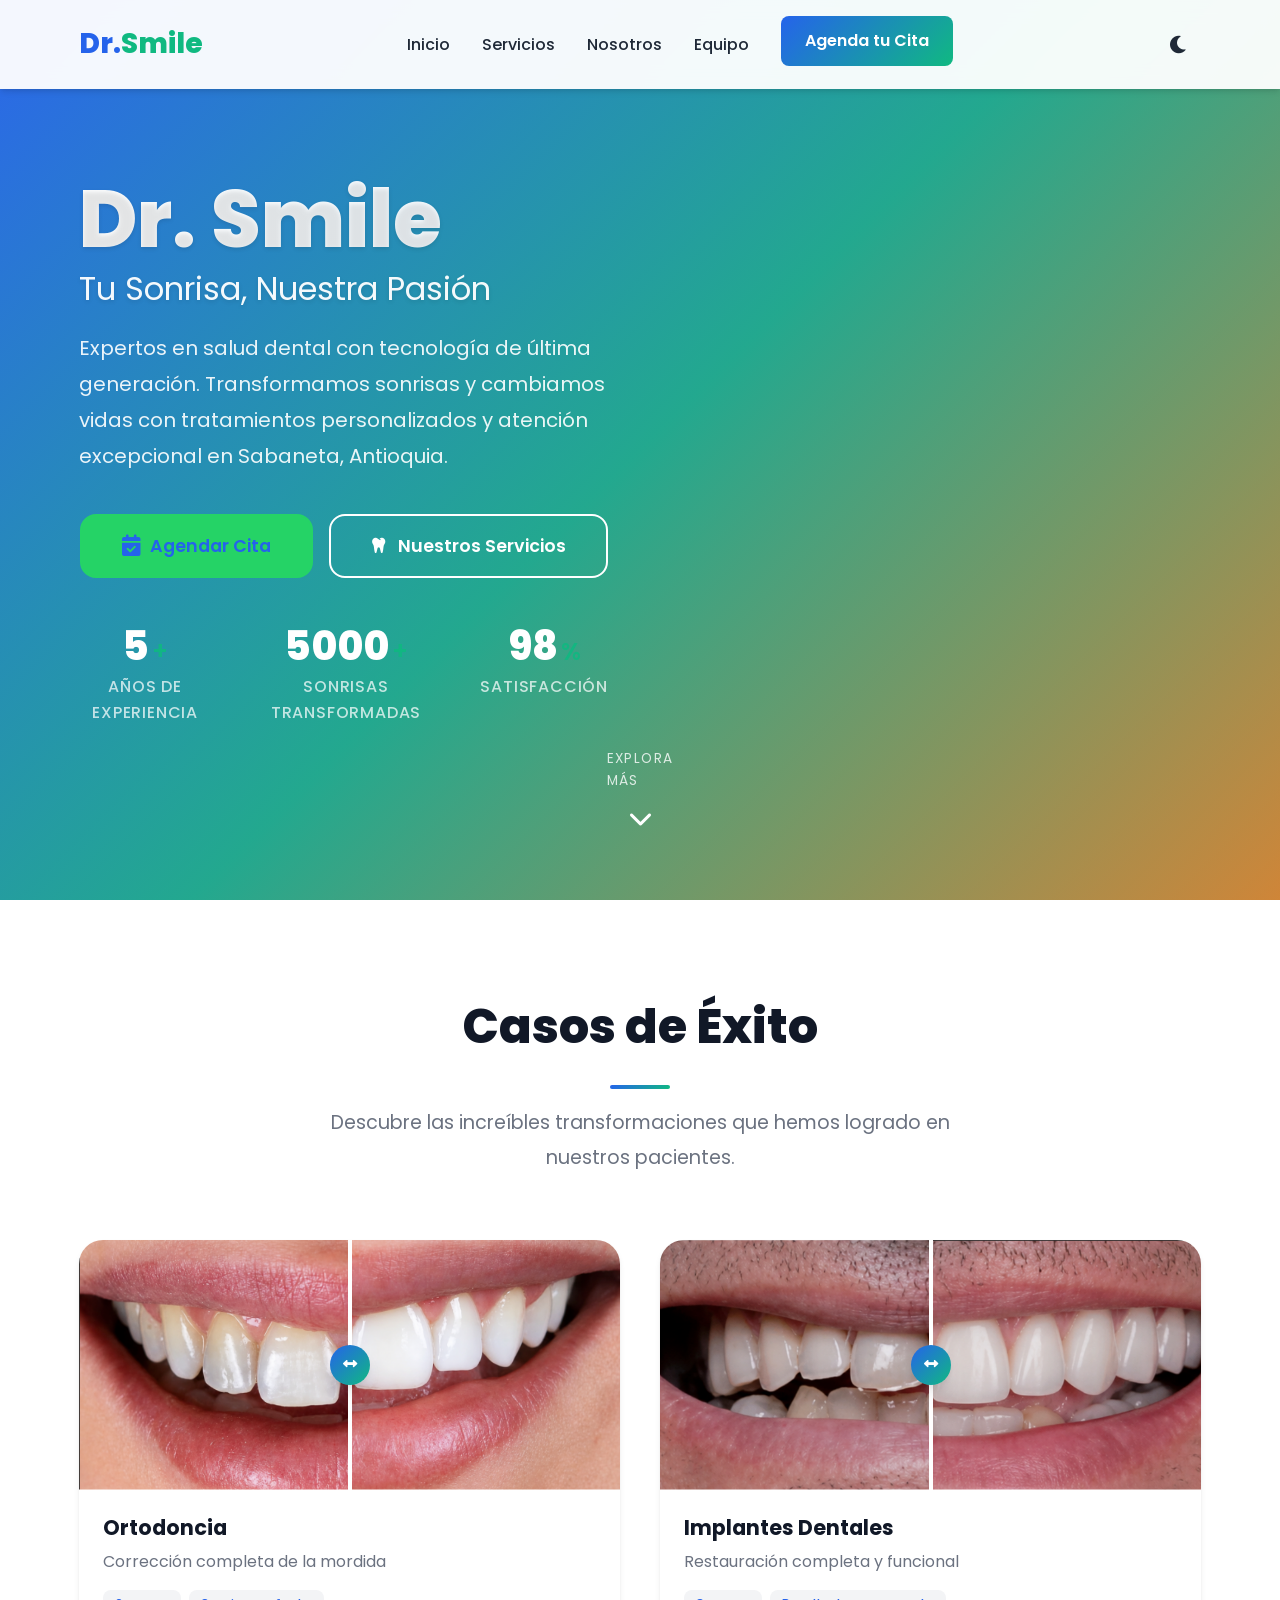
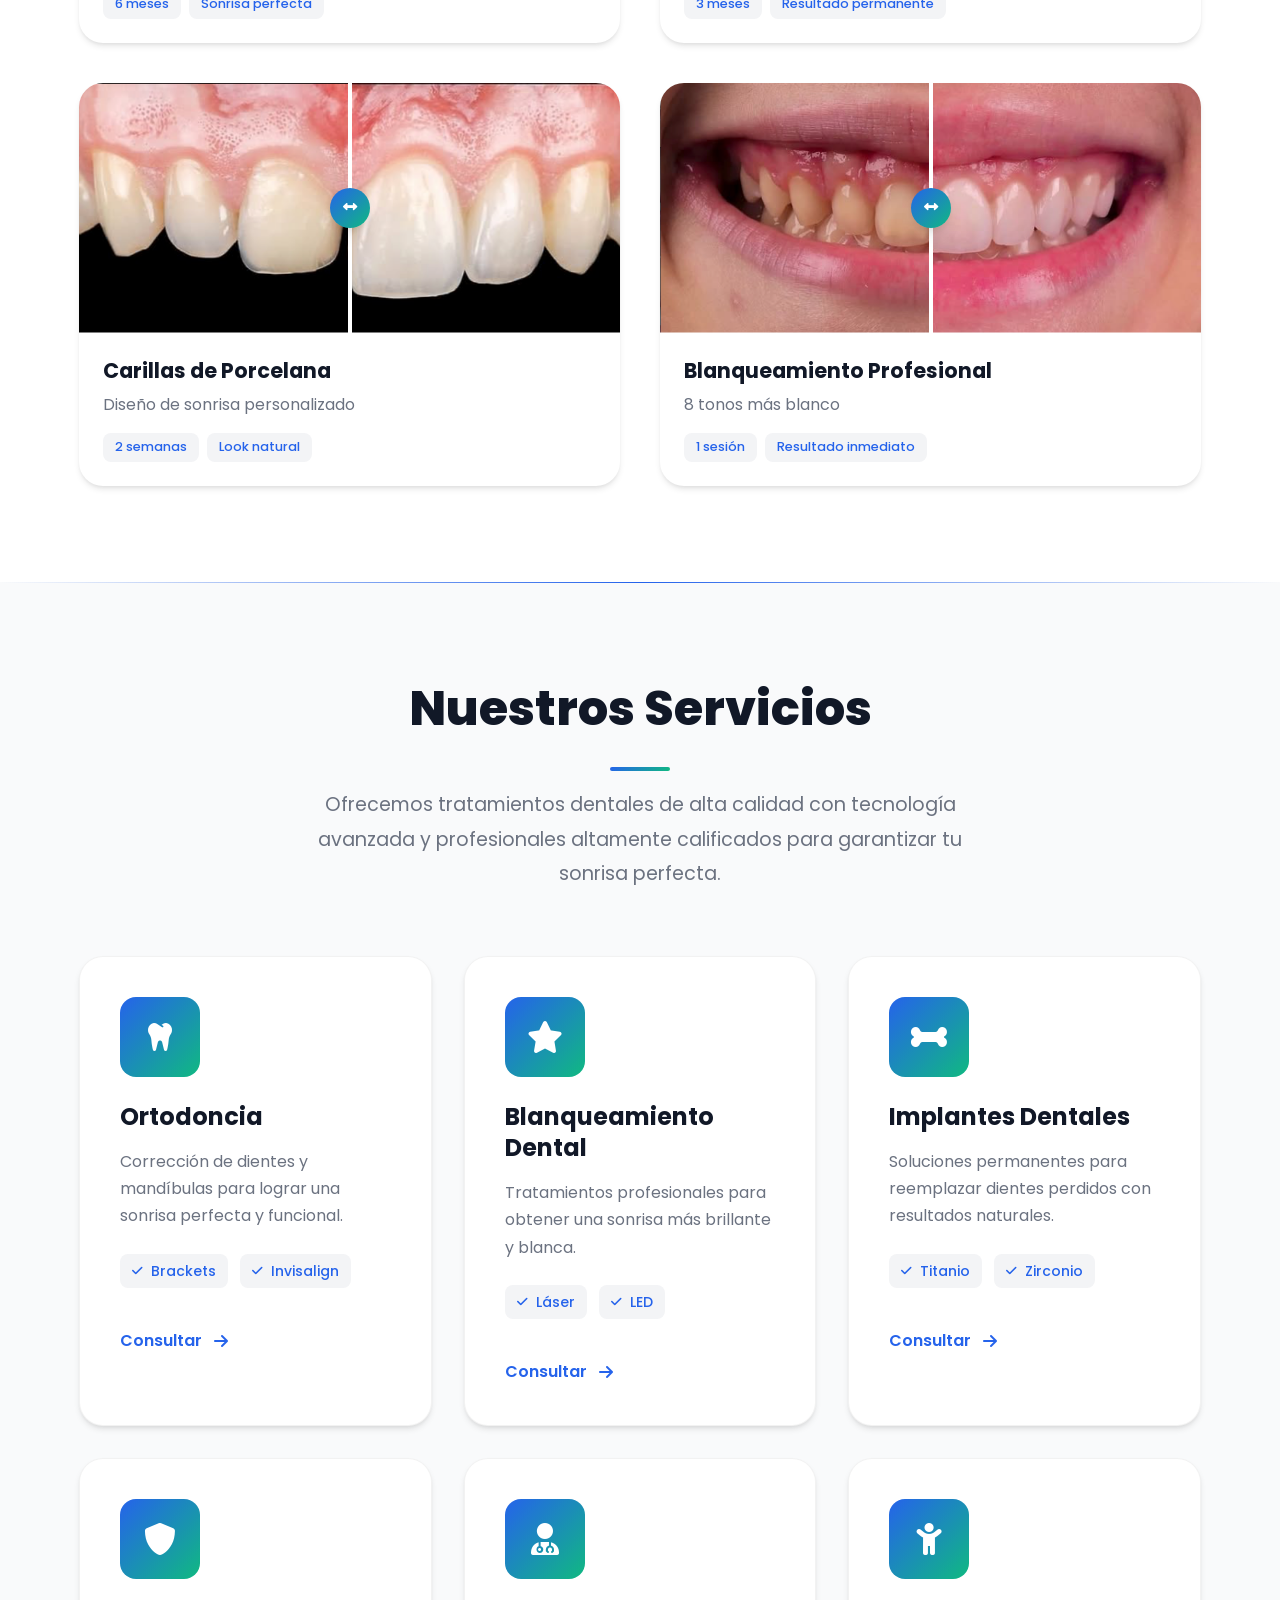
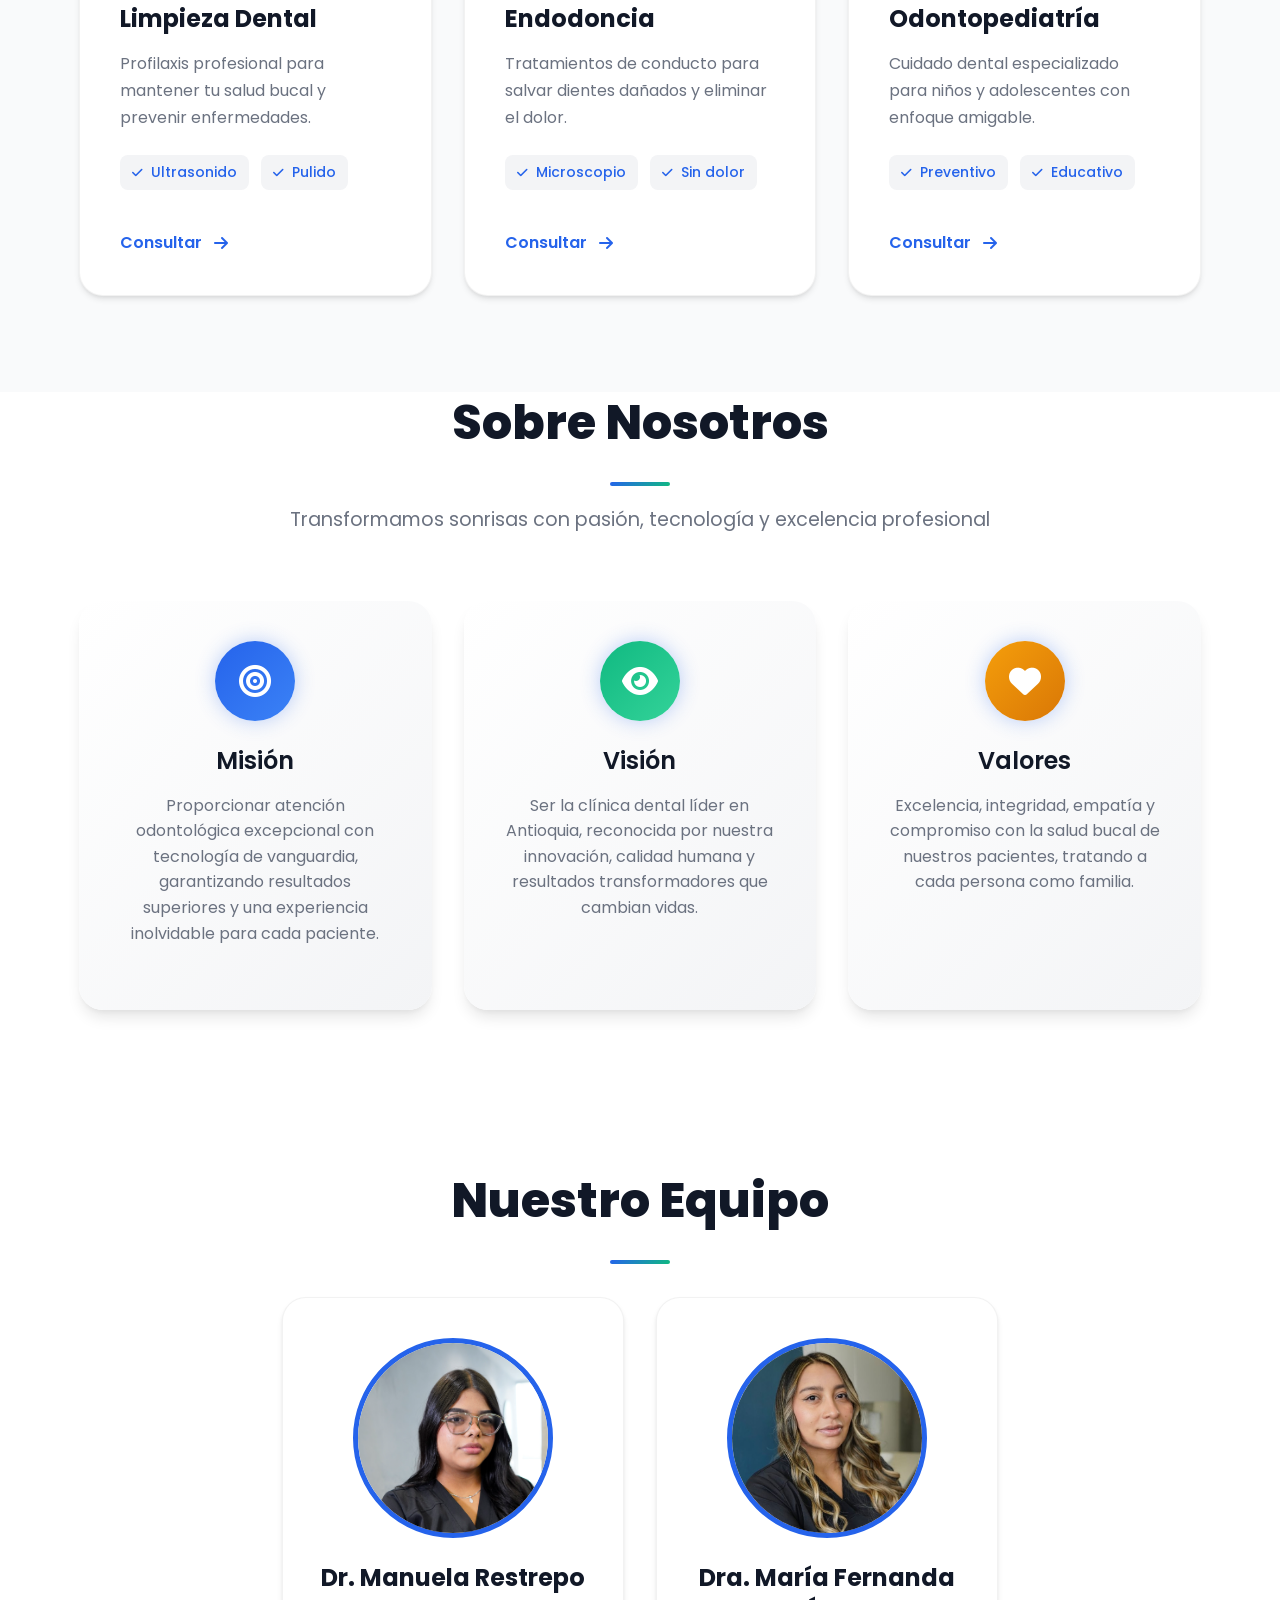
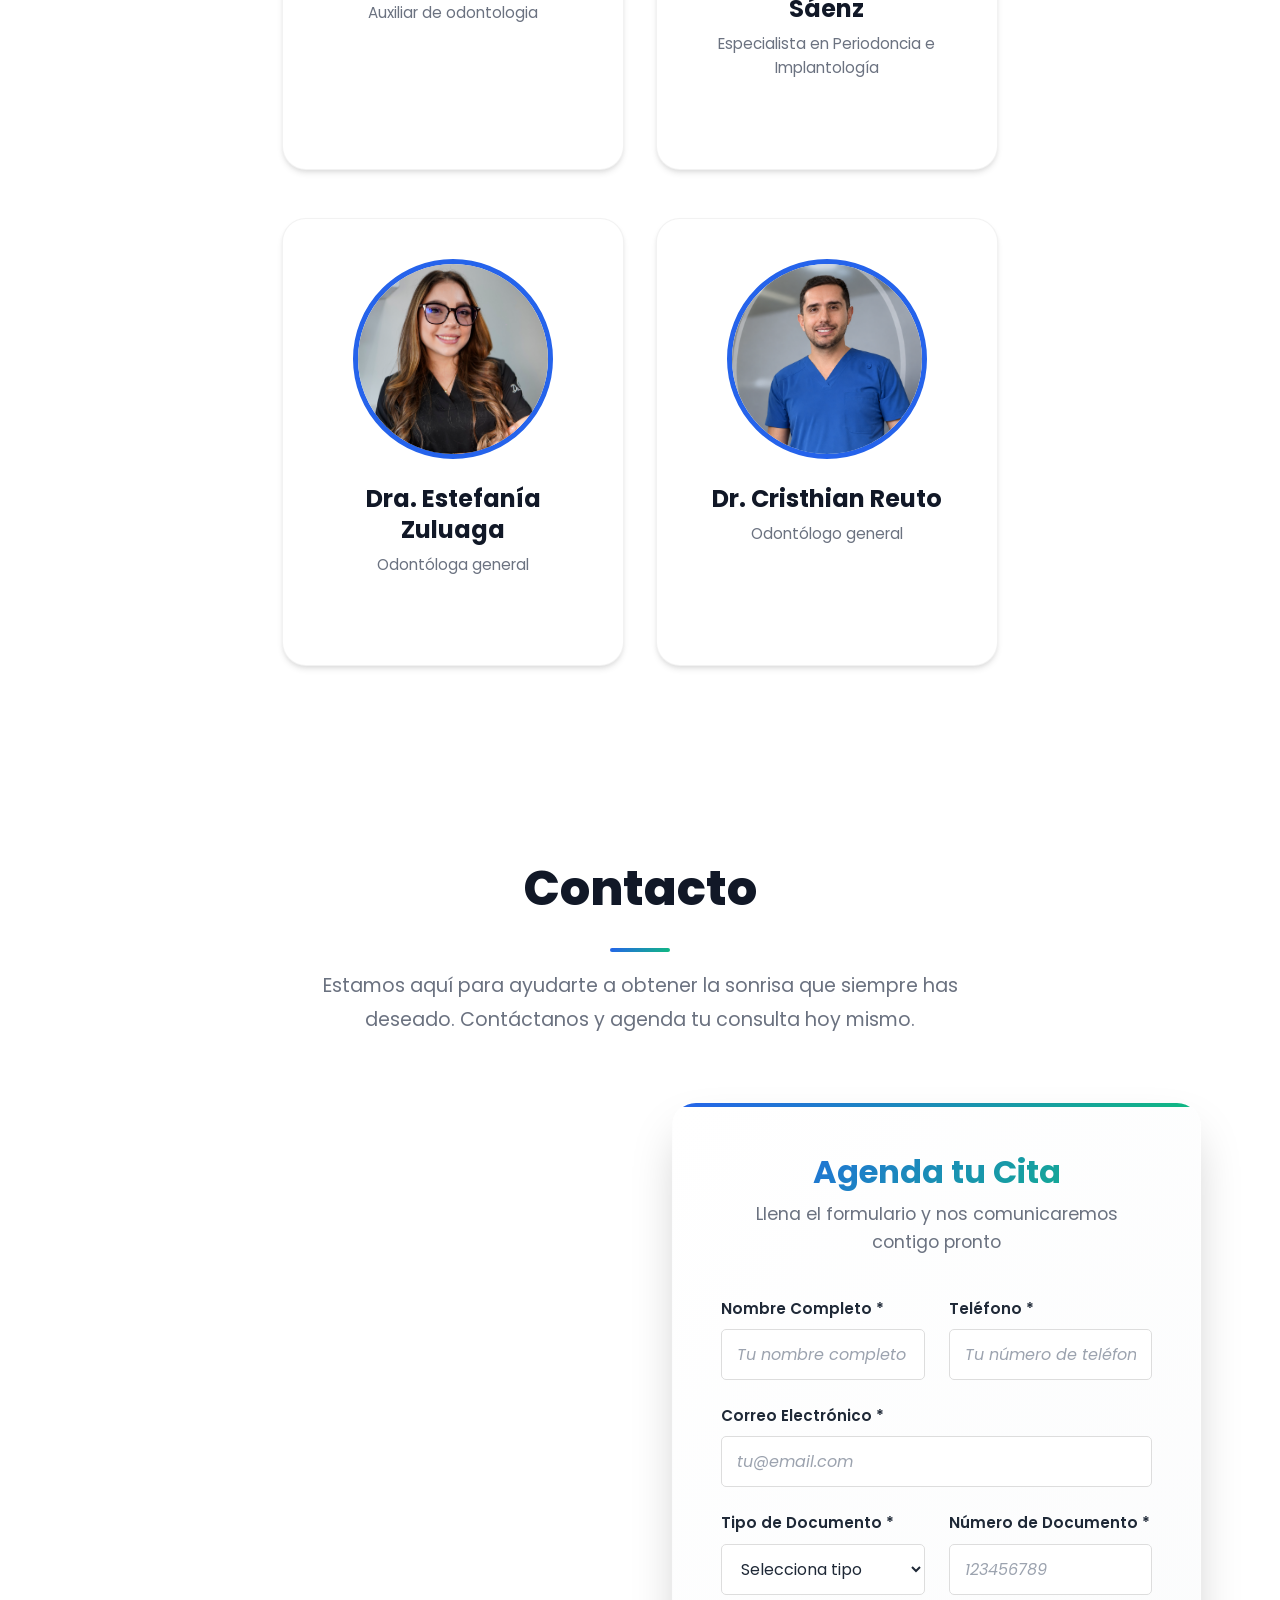
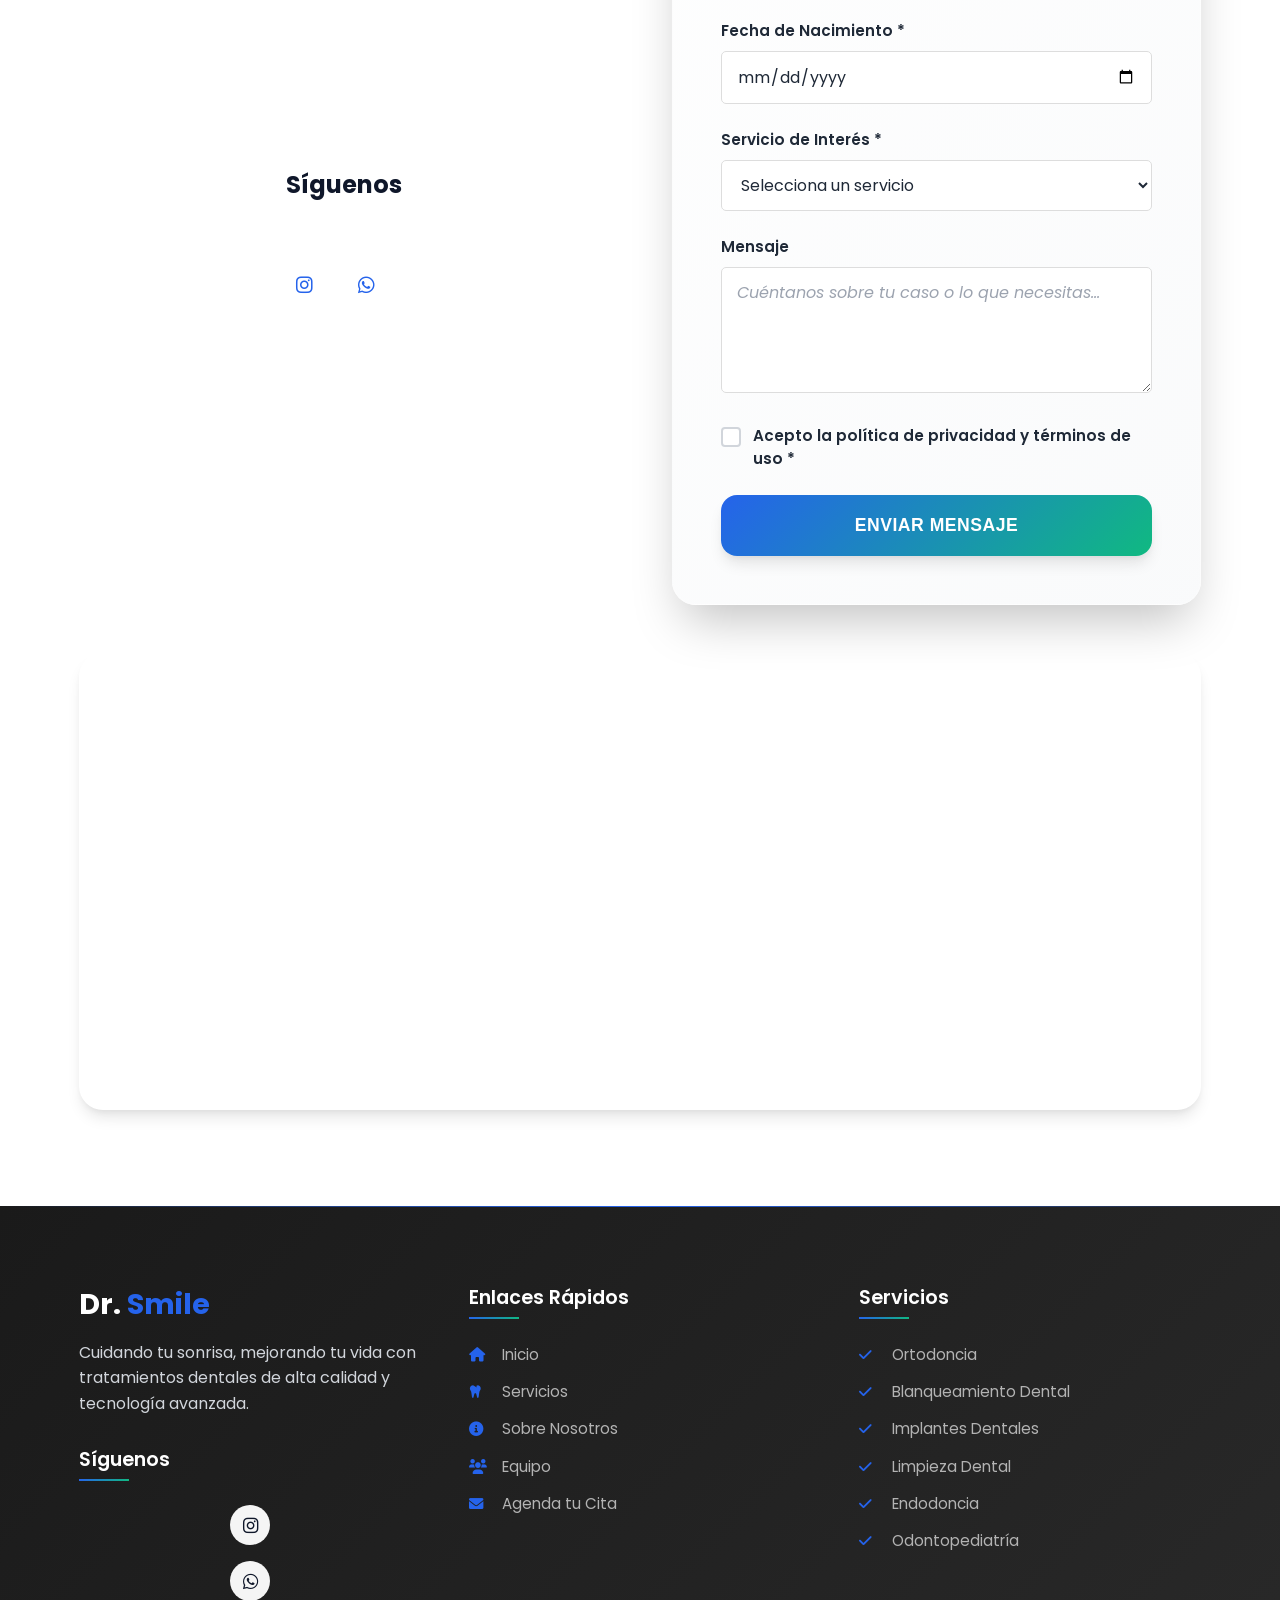
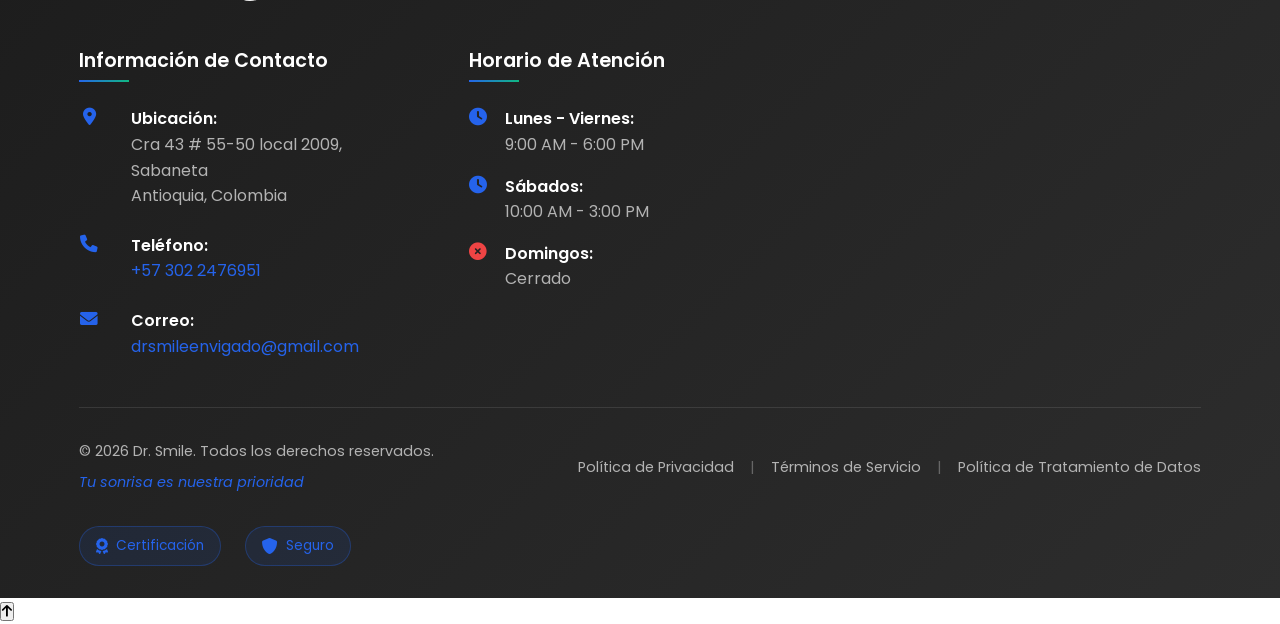
==== Dr. Smile/index.html @ bfb1e5bb "Add files via upload" ====
<!DOCTYPE html>
<html lang="es">
<head>
    <meta charset="UTF-8">
    <meta name="viewport" content="width=device-width, initial-scale=1.0">
    <title>Dr. Smile - Tu Sonrisa Perfecta</title>
    <link rel="stylesheet" href="css/style.css">
    <link rel="stylesheet" href="https://cdnjs.cloudflare.com/ajax/libs/font-awesome/6.0.0-beta3/css/all.min.css">
    <link href="https://fonts.googleapis.com/css2?family=Poppins:wght@300;400;500;600;700;800;900&display=swap" rel="stylesheet">
    <link href="https://unpkg.com/aos@2.3.1/dist/aos.css" rel="stylesheet">
    <link rel="stylesheet" href="https://cdn.jsdelivr.net/npm/swiper@11/swiper-bundle.min.css">
    <style>
        /* Additional advanced styles will be loaded here */
    </style>
</head>
<body>
    <!-- Barra de navegación -->
    <nav class="navbar" id="navbar">
        <div class="container">
            <div class="nav-container">
                <a href="#inicio" class="logo">Dr. <span>Smile</span></a>
                <ul class="nav-menu" id="nav-menu">
                    <li><a href="#inicio" class="nav-link">Inicio</a></li>
                    <li><a href="#servicios" class="nav-link">Servicios</a></li>
                    <li><a href="#nosotros" class="nav-link">Nosotros</a></li>
                    <li><a href="#equipo" class="nav-link">Equipo</a></li>
                                        <li><a href="#contacto" class="nav-link btn">Agenda tu Cita</a></li>
                </ul>
                <div class="nav-controls">
                    <button class="dark-mode-toggle" id="darkModeToggle" title="Cambiar a modo noche">
                        <i class="fas fa-moon" id="theme-icon"></i>
                    </button>
                    <div class="hamburger" id="hamburger">
                        <span></span>
                        <span></span>
                        <span></span>
                    </div>
                </div>
            </div>
        </div>
    </nav>

    <!-- Hero Section -->
    <section class="hero" id="inicio">
        <div class="hero-background">
            <div class="hero-overlay"></div>
            <div class="hero-particles"></div>
        </div>
        <div class="container">
            <div class="hero-content">
                <div class="hero-text">
                    <h1 class="hero-title">
                        <span class="hero-title-main" data-aos="fade-right" data-aos-delay="200">Dr. Smile</span>
                        <span class="hero-title-sub" data-aos="fade-right" data-aos-delay="300">Tu Sonrisa, Nuestra Pasión</span>
                    </h1>
                    <p class="hero-description" data-aos="fade-up" data-aos-delay="400">
                        Expertos en salud dental con tecnología de última generación. 
                        Transformamos sonrisas y cambiamos vidas con tratamientos personalizados 
                        y atención excepcional en Sabaneta, Antioquia.
                    </p>
                    <div class="hero-buttons" data-aos="fade-up" data-aos-delay="500">
                        <a href="#contacto" class="btn btn-primary btn-large">
                            <i class="fas fa-calendar-check"></i>
                            <span>Agendar Cita</span>
                            <div class="btn-ripple"></div>
                        </a>
                        <a href="#servicios" class="btn btn-outline btn-large">
                            <i class="fas fa-tooth"></i>
                            <span>Nuestros Servicios</span>
                            <div class="btn-ripple"></div>
                        </a>
                    </div>
                    <div class="hero-stats" data-aos="fade-up" data-aos-delay="600">
                        <div class="stat-item">
                            <div class="stat-number-wrapper">
                                <span class="stat-number" data-count="5">0</span>
                                <span class="stat-plus">+</span>
                            </div>
                            <span class="stat-label">Años de Experiencia</span>
                        </div>
                        <div class="stat-item">
                            <div class="stat-number-wrapper">
                                <span class="stat-number" data-count="5000">0</span>
                                <span class="stat-plus">+</span>
                            </div>
                            <span class="stat-label">Sonrisas Transformadas</span>
                        </div>
                        <div class="stat-item">
                            <div class="stat-number-wrapper">
                                <span class="stat-number" data-count="98">0</span>
                                <span class="stat-percent">%</span>
                            </div>
                            <span class="stat-label">Satisfacción</span>
                        </div>
                    </div>
                </div>
            </div>
        </div>
        <div class="hero-scroll">
            <div class="scroll-indicator">
                <span class="scroll-text">Explora más</span>
                <div class="scroll-arrow">
                    <i class="fas fa-chevron-down"></i>
                </div>
            </div>
        </div>
    </section>

<!-- Galería de Casos de Éxito -->
    <section class="gallery" id="galeria">
        <div class="container">
            <div class="section-header" data-aos="fade-up">
                <h2 class="section-title">Casos de Éxito</h2>
                <p class="section-subtitle">
                    Descubre las increíbles transformaciones que hemos logrado en nuestros pacientes.
                </p>
            </div>
                        <div class="gallery-grid">
                <div class="gallery-item" data-category="ortodoncia" data-aos="fade-up" data-aos-delay="100">
                    <div class="gallery-image-wrapper">
                        <img src="images/ortodoncia_inicio.png" alt="Antes" class="gallery-image before">
                        <div class="image-divider">
                            <div class="divider-line"></div>
                            <div class="divider-circle">
                                <i class="fas fa-arrows-alt-h"></i>
                            </div>
                        </div>
                        <img src="images/ortodoncia_final.png" alt="Después" class="gallery-image after">
                    </div>
                    <div class="gallery-info">
                        <h4>Ortodoncia</h4>
                        <p>Corrección completa de la mordida</p>
                        <div class="gallery-tags">
                            <span class="tag">6 meses</span>
                            <span class="tag">Sonrisa perfecta</span>
                        </div>
                    </div>
                </div>
                <div class="gallery-item" data-category="implantes" data-aos="fade-up" data-aos-delay="200">
                    <div class="gallery-image-wrapper">
                        <img src="images/implante_inicio.png" alt="Antes" class="gallery-image before">
                        <div class="image-divider">
                            <div class="divider-line"></div>
                            <div class="divider-circle">
                                <i class="fas fa-arrows-alt-h"></i>
                            </div>
                        </div>
                        <img src="images/implante_final.png" alt="Después" class="gallery-image after">
                    </div>
                    <div class="gallery-info">
                        <h4>Implantes Dentales</h4>
                        <p>Restauración completa y funcional</p>
                        <div class="gallery-tags">
                            <span class="tag">3 meses</span>
                            <span class="tag">Resultado permanente</span>
                        </div>
                    </div>
                </div>
                <div class="gallery-item" data-category="carillas" data-aos="fade-up" data-aos-delay="300">
                    <div class="gallery-image-wrapper">
                        <img src="images/carillas_inicio.png" alt="Antes" class="gallery-image before">
                        <div class="image-divider">
                            <div class="divider-line"></div>
                            <div class="divider-circle">
                                <i class="fas fa-arrows-alt-h"></i>
                            </div>
                        </div>
                        <img src="images/carillas_final.png" alt="Después" class="gallery-image after">
                    </div>
                    <div class="gallery-info">
                        <h4>Carillas de Porcelana</h4>
                        <p>Diseño de sonrisa personalizado</p>
                        <div class="gallery-tags">
                            <span class="tag">2 semanas</span>
                            <span class="tag">Look natural</span>
                        </div>
                    </div>
                </div>
                <div class="gallery-item" data-category="blanqueamiento" data-aos="fade-up" data-aos-delay="400">
                    <div class="gallery-image-wrapper">
                        <img src="images/blanqueamiento_inicio.png" alt="Antes" class="gallery-image before">
                        <div class="image-divider">
                            <div class="divider-line"></div>
                            <div class="divider-circle">
                                <i class="fas fa-arrows-alt-h"></i>
                            </div>
                        </div>
                        <img src="images/blanqueamiento_final.png" alt="Después" class="gallery-image after">
                    </div>
                    <div class="gallery-info">
                        <h4>Blanqueamiento Profesional</h4>
                        <p>8 tonos más blanco</p>
                        <div class="gallery-tags">
                            <span class="tag">1 sesión</span>
                            <span class="tag">Resultado inmediato</span>
                        </div>
                    </div>
                </div>
            </div>
        </div>
    </section>

    <!-- Servicios -->
    <section class="services" id="servicios">
        <div class="container">
            <div class="section-header fade-in">
                <h2 class="section-title">Nuestros Servicios</h2>
                <p class="section-subtitle">
                    Ofrecemos tratamientos dentales de alta calidad con tecnología avanzada 
                    y profesionales altamente calificados para garantizar tu sonrisa perfecta.
                </p>
            </div>
            <div class="services-grid">
                <div class="service-card" data-aos="fade-up" data-aos-delay="100">
                    <div class="service-icon">
                        <i class="fas fa-tooth"></i>
                    </div>
                    <div class="service-content">
                        <h3>Ortodoncia</h3>
                        <p>Corrección de dientes y mandíbulas para lograr una sonrisa perfecta y funcional.</p>
                        <div class="service-features">
                            <span class="feature-tag"><i class="fas fa-check"></i> Brackets</span>
                            <span class="feature-tag"><i class="fas fa-check"></i> Invisalign</span>
                        </div>
                    </div>
                    <div class="service-action">
                        <a href="#contacto" class="service-link">
                            <span>Consultar</span>
                            <i class="fas fa-arrow-right"></i>
                        </a>
                    </div>
                </div>

                <div class="service-card" data-aos="fade-up" data-aos-delay="200">
                    <div class="service-icon">
                        <i class="fas fa-star"></i>
                    </div>
                    <div class="service-content">
                        <h3>Blanqueamiento Dental</h3>
                        <p>Tratamientos profesionales para obtener una sonrisa más brillante y blanca.</p>
                        <div class="service-features">
                            <span class="feature-tag"><i class="fas fa-check"></i> Láser</span>
                            <span class="feature-tag"><i class="fas fa-check"></i> LED</span>
                        </div>
                    </div>
                    <div class="service-action">
                        <a href="#contacto" class="service-link">
                            <span>Consultar</span>
                            <i class="fas fa-arrow-right"></i>
                        </a>
                    </div>
                </div>

                <div class="service-card" data-aos="fade-up" data-aos-delay="300">
                    <div class="service-icon">
                        <i class="fas fa-bone"></i>
                    </div>
                    <div class="service-content">
                        <h3>Implantes Dentales</h3>
                        <p>Soluciones permanentes para reemplazar dientes perdidos con resultados naturales.</p>
                        <div class="service-features">
                            <span class="feature-tag"><i class="fas fa-check"></i> Titanio</span>
                            <span class="feature-tag"><i class="fas fa-check"></i> Zirconio</span>
                        </div>
                    </div>
                    <div class="service-action">
                        <a href="#contacto" class="service-link">
                            <span>Consultar</span>
                            <i class="fas fa-arrow-right"></i>
                        </a>
                    </div>
                </div>

                <div class="service-card" data-aos="fade-up" data-aos-delay="400">
                    <div class="service-icon">
                        <i class="fas fa-shield-alt"></i>
                    </div>
                    <div class="service-content">
                        <h3>Limpieza Dental</h3>
                        <p>Profilaxis profesional para mantener tu salud bucal y prevenir enfermedades.</p>
                        <div class="service-features">
                            <span class="feature-tag"><i class="fas fa-check"></i> Ultrasonido</span>
                            <span class="feature-tag"><i class="fas fa-check"></i> Pulido</span>
                        </div>
                    </div>
                    <div class="service-action">
                        <a href="#contacto" class="service-link">
                            <span>Consultar</span>
                            <i class="fas fa-arrow-right"></i>
                        </a>
                    </div>
                </div>

                <div class="service-card" data-aos="fade-up" data-aos-delay="500">
                    <div class="service-icon">
                        <i class="fas fa-user-md"></i>
                    </div>
                    <div class="service-content">
                        <h3>Endodoncia</h3>
                        <p>Tratamientos de conducto para salvar dientes dañados y eliminar el dolor.</p>
                        <div class="service-features">
                            <span class="feature-tag"><i class="fas fa-check"></i> Microscopio</span>
                            <span class="feature-tag"><i class="fas fa-check"></i> Sin dolor</span>
                        </div>
                    </div>
                    <div class="service-action">
                        <a href="#contacto" class="service-link">
                            <span>Consultar</span>
                            <i class="fas fa-arrow-right"></i>
                        </a>
                    </div>
                </div>

                <div class="service-card" data-aos="fade-up" data-aos-delay="600">
                    <div class="service-icon">
                        <i class="fas fa-child"></i>
                    </div>
                    <div class="service-content">
                        <h3>Odontopediatría</h3>
                        <p>Cuidado dental especializado para niños y adolescentes con enfoque amigable.</p>
                        <div class="service-features">
                            <span class="feature-tag"><i class="fas fa-check"></i> Preventivo</span>
                            <span class="feature-tag"><i class="fas fa-check"></i> Educativo</span>
                        </div>
                    </div>
                    <div class="service-action">
                        <a href="#contacto" class="service-link">
                            <span>Consultar</span>
                            <i class="fas fa-arrow-right"></i>
                        </a>
                    </div>
                </div>
            </div>
        </div>
    </section>

    <!-- Sobre Nosotros -->
    <section class="about" id="nosotros">
        <div class="container">
            <div class="section-header" data-aos="fade-up">
                <h2 class="section-title">Sobre Nosotros</h2>
                <p class="section-subtitle">
                    Transformamos sonrisas con pasión, tecnología y excelencia profesional
                </p>
            </div>
            
            <div class="about-modern">
                <!-- Mission and Vision Cards -->
                <div class="about-cards" data-aos="fade-up" data-aos-delay="100">
                    <div class="about-card mission-card">
                        <div class="about-card-icon">
                            <i class="fas fa-bullseye"></i>
                        </div>
                        <h3>Misión</h3>
                        <p>Proporcionar atención odontológica excepcional con tecnología de vanguardia, garantizando resultados superiores y una experiencia inolvidable para cada paciente.</p>
                    </div>
                    
                    <div class="about-card vision-card">
                        <div class="about-card-icon">
                            <i class="fas fa-eye"></i>
                        </div>
                        <h3>Visión</h3>
                        <p>Ser la clínica dental líder en Antioquia, reconocida por nuestra innovación, calidad humana y resultados transformadores que cambian vidas.</p>
                    </div>
                    
                    <div class="about-card values-card">
                        <div class="about-card-icon">
                            <i class="fas fa-heart"></i>
                        </div>
                        <h3>Valores</h3>
                        <p>Excelencia, integridad, empatía y compromiso con la salud bucal de nuestros pacientes, tratando a cada persona como familia.</p>
                    </div>
                </div>
                
            </div>
        </div>
    </section>

    <!-- Equipo -->
    <section class="team" id="equipo">
        <div class="container">
            <h2 class="section-title">Nuestro Equipo</h2>
            <div class="team-grid">
                <!-- Primera fila con 2 miembros -->
                <div class="team-row">
                    <div class="team-member">
                        <div class="member-image">
                            <img src="images/Dr Manuela.JPG" alt="Doctor">
                        </div>
                        <h3>Dr. Manuela Restrepo</h3>
                        <p>Auxiliar de odontologia</p>
                        <div class="team-social">
                        </div>
                    </div>
                    <div class="team-member">
                        <div class="member-image">
                            <img src="images/Dr Fernanda.jpeg" alt="Doctora">
                        </div>
                        <h3>Dra. María Fernanda Sáenz</h3>
                        <p>Especialista en Periodoncia e Implantología</p>
                        <div class="team-social">
                        </div>
                    </div>
                </div>
                
                <!-- Segunda fila con 2 miembros -->
                <div class="team-row">
                    <div class="team-member">
                        <div class="member-image">
                            <img src="images/Dr Alejandra.JPG" alt="Doctor">
                        </div>
                        <h3>Dra. Estefanía Zuluaga</h3>
                        <p>Odontóloga general</p>
                        <div class="team-social">
                        </div>
                    </div>
                    <div class="team-member">
                        <div class="member-image">
                            <img src="images/Dr Cristhian Reuto.png" alt="Doctor">
                        </div>
                        <h3>Dr. Cristhian Reuto</h3>
                        <p>Odontólogo general</p>
                        <div class="team-social">
                        </div>
                    </div>
                </div>
            </div>
        </div>
    </section>

    <!-- Contacto -->
    <section class="contact" id="contacto">
        <div class="container">
            <div class="section-header">
                <h2 class="section-title">Contacto</h2>
                <p class="section-subtitle">
                    Estamos aquí para ayudarte a obtener la sonrisa que siempre has deseado. 
                    Contáctanos y agenda tu consulta hoy mismo.
                </p>
            </div>
            <div class="contact-container">
                <div class="contact-info">
                    <div class="info-card">
                        <div class="info-icon">
                            <i class="fas fa-map-marker-alt"></i>
                        </div>
                        <div class="info-content">
                            <h3>Ubicación</h3>
                            <p>Calle 49 #45a-300 Local 2009, Envigado, Antioquia, Colombia</p>
                        </div>
                    </div>
                    <div class="info-card">
                        <div class="info-icon">
                            <i class="fas fa-phone"></i>
                        </div>
                        <div class="info-content">
                            <h3>Teléfono</h3>
                            <p>+57 302 2476951</p>
                        </div>
                    </div>
                    <div class="info-card">
                        <div class="info-icon">
                            <i class="fas fa-envelope"></i>
                        </div>
                        <div class="info-content">
                            <h3>Correo</h3>
                            <p>drsmileenvigado@gmail.com</p>
                        </div>
                    </div>
                    <div class="info-card">
                        <div class="info-icon">
                            <i class="fas fa-clock"></i>
                        </div>
                        <div class="info-content">
                            <h3>Horario</h3>
                            <p>Lunes a Viernes: 9:00 AM - 6:00 PM</p>
                            <p>Sábados: 10:00 AM - 3:00 PM</p>
                        </div>
                    </div>
                    <div class="social-links">
                        <h3>Síguenos</h3>
                        <div class="social-icons">
                            <a href="https://www.instagram.com/drsmilecolombia/" class="social-link" target="_blank" aria-label="Instagram">
                                <i class="fab fa-instagram"></i>
                            </a>
                            <a href="https://wa.me/573205596514" class="social-link" target="_blank" aria-label="WhatsApp">
                                <i class="fab fa-whatsapp"></i>
                            </a>
                        </div>
                    </div>
                </div>
                <div class="contact-form-wrapper">
                    <form id="appointment-form" class="contact-form">
                        <div class="form-header">
                            <h3>Agenda tu Cita</h3>
                            <p>Llena el formulario y nos comunicaremos contigo pronto</p>
                        </div>
                        <div class="form-row">
                            <div class="form-group">
                                <label for="name">Nombre Completo *</label>
                                <input type="text" id="name" name="name" required class="form-input" placeholder="Tu nombre completo">
                                <span class="form-error">Este campo es obligatorio</span>
                            </div>
                            <div class="form-group">
                                <label for="phone">Teléfono *</label>
                                <input type="tel" id="phone" name="phone" required class="form-input" placeholder="Tu número de teléfono">
                                <span class="form-error">Este campo es obligatorio</span>
                            </div>
                        </div>
                        <div class="form-group">
                            <label for="email">Correo Electrónico *</label>
                            <input type="email" id="email" name="email" required class="form-input" placeholder="tu@email.com">
                            <span class="form-error">Ingresa un correo válido</span>
                        </div>
                        <div class="form-row">
                            <div class="form-group">
                                <label for="document-type">Tipo de Documento *</label>
                                <select id="document-type" name="document-type" required class="form-input">
                                    <option value="">Selecciona tipo</option>
                                    <option value="cc">Cédula de Ciudadanía</option>
                                    <option value="ce">Cédula de Extranjería</option>
                                    <option value="passport">Pasaporte</option>
                                    <option value="ti">Tarjeta de Identidad</option>
                                </select>
                                <span class="form-error">Selecciona tipo de documento</span>
                            </div>
                            <div class="form-group">
                                <label for="document-number">Número de Documento *</label>
                                <input type="text" id="document-number" name="document-number" required class="form-input" placeholder="123456789">
                                <span class="form-error">Ingresa número de documento</span>
                            </div>
                        </div>
                        <div class="form-group">
                            <label for="birth-date">Fecha de Nacimiento *</label>
                            <input type="date" id="birth-date" name="birth-date" required class="form-input">
                            <span class="form-error">Ingresa fecha de nacimiento</span>
                        </div>
                        <div class="form-group">
                            <label for="service">Servicio de Interés *</label>
                            <select id="service" name="service" required class="form-input">
                                <option value="">Selecciona un servicio</option>
                                <option value="general">Consulta General</option>
                                <option value="limpieza">Limpieza Dental</option>
                                <option value="blanqueamiento">Blanqueamiento Dental</option>
                                <option value="corona-implante">Corona sobre Implante</option>
                                <option value="diseno-sonrisa">Diseño de Sonrisa</option>
                                <option value="endodoncia">Endodoncia</option>
                                <option value="implantes">Implantes Dentales</option>
                                <option value="odontopediatria">Odontopediatría</option>
                                <option value="operatoria">Operatoria</option>
                                <option value="ortodoncia">Ortodoncia</option>
                                <option value="protesis-hibrida">Prótesis Híbrida</option>
                            </select>
                            <span class="form-error">Selecciona un servicio</span>
                        </div>
                        <div class="form-group">
                            <label for="message">Mensaje</label>
                            <textarea id="message" name="message" rows="4" class="form-input" placeholder="Cuéntanos sobre tu caso o lo que necesitas..."></textarea>
                        </div>
                        <div class="form-group checkbox-group">
                            <label class="checkbox-label">
                                <input type="checkbox" id="privacy" name="privacy" required>
                                <span class="checkbox-custom"></span>
                                Acepto la política de privacidad y términos de uso *
                            </label>
                            <span class="form-error">Debes aceptar los términos</span>
                        </div>
                        <button type="submit" class="btn-submit">
                            <span class="btn-text">Enviar Mensaje</span>
                            <span class="btn-loader" style="display: none;">
                                <i class="fas fa-spinner fa-spin"></i> Enviando...
                            </span>
                        </button>
                        <div class="form-success" style="display: none;">
                            <i class="fas fa-check-circle"></i>
                            <p>¡Mensaje enviado con éxito! Nos comunicaremos contigo pronto.</p>
                        </div>
                    </form>
                </div>
            </div>
            <div class="map-container">
                <iframe 
                    src="https://www.google.com/maps/embed?pb=!1m18!1m12!1m3!1d991.6903335082977!2d-75.6027955303889!3d6.1627096996140285!2m3!1f0!2f0!3f0!3m2!1i1024!2i768!4f13.1!3m3!1m2!1s0x8e4683cbebbee163%3A0x2de6f000efad8887!2sCl%2049%20Sur%20%2346-27%2C%20Zona%208%2C%20Envigado%2C%20Antioquia!5e0!3m2!1ses!2sco!4v1765663264290!5m2!1ses!2sco"
                    width="100%" 
                    height="450" 
                    style="border:0; border-radius: var(--border-radius-xl);" 
                    allowfullscreen="" 
                    loading="lazy" 
                    referrerpolicy="no-referrer-when-downgrade">
                </iframe>
            </div>
        </div>
    </section>
    <footer class="footer">
        <div class="container">
            <div class="footer-content">
                <div class="footer-section">
                    <div class="footer-logo">
                        <h3>Dr. <span>Smile</span></h3>
                        <p>Cuidando tu sonrisa, mejorando tu vida con tratamientos dentales de alta calidad y tecnología avanzada.</p>
                        <div class="footer-social">
                            <h4>Síguenos</h4>
                            <div class="social-links">
                                <a href="https://www.instagram.com/drsmilecolombia/" target="_blank" aria-label="Instagram" class="social-link">
                                    <i class="fab fa-instagram"></i>
                                </a>
                                <a href="https://wa.me/573205596514" target="_blank" aria-label="WhatsApp" class="social-link">
                                    <i class="fab fa-whatsapp"></i>
                                </a>
                            </div>
                        </div>
                    </div>
                </div>
                
                <div class="footer-section">
                    <div class="footer-links">
                        <h4>Enlaces Rápidos</h4>
                        <ul>
                            <li><a href="#inicio" class="footer-link"><i class="fas fa-home"></i> Inicio</a></li>
                            <li><a href="#servicios" class="footer-link"><i class="fas fa-tooth"></i> Servicios</a></li>
                            <li><a href="#nosotros" class="footer-link"><i class="fas fa-info-circle"></i> Sobre Nosotros</a></li>
                            <li><a href="#equipo" class="footer-link"><i class="fas fa-users"></i> Equipo</a></li>
                                                        <li><a href="#contacto" class="footer-link"><i class="fas fa-envelope"></i> Agenda tu Cita</a></li>
                        </ul>
                    </div>
                </div>
                
                <div class="footer-section">
                    <div class="footer-services">
                        <h4>Servicios</h4>
                        <ul>
                            <li><a href="#servicios" class="footer-link"><i class="fas fa-check"></i> Ortodoncia</a></li>
                            <li><a href="#servicios" class="footer-link"><i class="fas fa-check"></i> Blanqueamiento Dental</a></li>
                            <li><a href="#servicios" class="footer-link"><i class="fas fa-check"></i> Implantes Dentales</a></li>
                            <li><a href="#servicios" class="footer-link"><i class="fas fa-check"></i> Limpieza Dental</a></li>
                            <li><a href="#servicios" class="footer-link"><i class="fas fa-check"></i> Endodoncia</a></li>
                            <li><a href="#servicios" class="footer-link"><i class="fas fa-check"></i> Odontopediatría</a></li>
                        </ul>
                    </div>
                </div>
                
                <div class="footer-section">
                    <div class="footer-contact">
                        <h4>Información de Contacto</h4>
                        <div class="contact-info">
                            <div class="contact-item">
                                <i class="fas fa-map-marker-alt"></i>
                                <div>
                                    <strong>Ubicación:</strong><br>
                                    Cra 43 # 55-50 local 2009, Sabaneta<br>
                                    Antioquia, Colombia
                                </div>
                            </div>
                            <div class="contact-item">
                                <i class="fas fa-phone"></i>
                                <div>
                                    <strong>Teléfono:</strong><br>
                                    <a href="tel:+573205596514">+57 302 2476951</a>
                                </div>
                            </div>
                            <div class="contact-item">
                                <i class="fas fa-envelope"></i>
                                <div>
                                    <strong>Correo:</strong><br>
                                    <a href="mailto:drsmileenvigado@gmail.com">drsmileenvigado@gmail.com</a>
                                </div>
                            </div>
                        </div>
                    </div>
                </div>
                
                <div class="footer-section">
                    <div class="footer-hours">
                        <h4>Horario de Atención</h4>
                        <div class="hours-info">
                            <div class="hours-item">
                                <i class="fas fa-clock"></i>
                                <div>
                                    <strong>Lunes - Viernes:</strong><br>
                                    9:00 AM - 6:00 PM
                                </div>
                            </div>
                            <div class="hours-item">
                                <i class="fas fa-clock"></i>
                                <div>
                                    <strong>Sábados:</strong><br>
                                    10:00 AM - 3:00 PM
                                </div>
                            </div>
                            <div class="hours-item closed">
                                <i class="fas fa-times-circle"></i>
                                <div>
                                    <strong>Domingos:</strong><br>
                                    Cerrado
                                </div>
                            </div>
                        </div>
                    </div>
                </div>
            </div>
            
            <div class="footer-bottom">
                <div class="footer-bottom-content">
                    <div class="footer-copyright">
                        <p>&copy; 2026 Dr. Smile. Todos los derechos reservados.</p>
                        <p class="footer-tagline">Tu sonrisa es nuestra prioridad</p>
                    </div>
                    <div class="footer-legal">
                        <a href="#" class="legal-link">Política de Privacidad</a>
                        <span class="separator">|</span>
                        <a href="#" class="legal-link">Términos de Servicio</a>
                        <span class="separator">|</span>
                        <a href="#" class="legal-link">Política de Tratamiento de Datos</a>
                    </div>
                    <div class="footer-badges">
                        <div class="badge">
                            <i class="fas fa-award"></i>
                            <span>Certificación</span>
                        </div>
                        <div class="badge">
                            <i class="fas fa-shield-alt"></i>
                            <span>Seguro</span>
                        </div>
                    </div>
                </div>
            </div>
        </div>
    </footer>

    <!-- Scripts -->
    <script src="https://unpkg.com/aos@2.3.1/dist/aos.js"></script>
    <script src="https://cdn.jsdelivr.net/npm/swiper@11/swiper-bundle.min.js"></script>
    <script src="js/main.js"></script>
    <script>
        // Inicializar AOS
        AOS.init({
            duration: 1000,
            once: true,
            offset: 100,
            easing: 'ease-out-cubic'
        });
        
        // Refresh AOS después de carga dinámica
        window.addEventListener('load', () => {
            AOS.refresh();
        });
    </script>
</body>
</html>
---- Dr. Smile/css/style.css ----
/* Estilos generales - Paleta de colores moderna */
:root {
    /* Colores principales */
    --primary-color: #2563eb;
    --primary-dark: #1e40af;
    --primary-light: #3b82f6;
    --secondary-color: #10b981;
    --secondary-dark: #059669;
    --secondary-light: #34d399;
    --accent-color: #f59e0b;
    --accent-dark: #d97706;
    
    /* Colores de texto */
    --text-color: #1f2937;
    --text-light: #6b7280;
    --text-muted: #9ca3af;
    --heading-color: #111827;
    --white: #ffffff;
    --dark: #0f172a;
    
    /* Colores de fondo */
    --bg-light: #f9fafb;
    --bg-lighter: #f3f4f6;
    --bg-section: #ffffff;
    --bg-gradient: linear-gradient(135deg, var(--primary-color) 0%, var(--secondary-color) 100%);
    --bg-gradient-alt: linear-gradient(135deg, var(--secondary-color) 0%, var(--accent-color) 100%);
    
    /* Sombras */
    --shadow-sm: 0 1px 2px 0 rgba(0, 0, 0, 0.05);
    --shadow-md: 0 4px 6px -1px rgba(0, 0, 0, 0.1), 0 2px 4px -1px rgba(0, 0, 0, 0.06);
    --shadow-lg: 0 10px 15px -3px rgba(0, 0, 0, 0.1), 0 4px 6px -2px rgba(0, 0, 0, 0.05);
    --shadow-xl: 0 20px 25px -5px rgba(0, 0, 0, 0.1), 0 10px 10px -5px rgba(0, 0, 0, 0.04);
    --shadow-2xl: 0 25px 50px -12px rgba(0, 0, 0, 0.25);
    --shadow-glow: 0 0 20px rgba(37, 99, 235, 0.3);
    --shadow-glow-secondary: 0 0 20px rgba(16, 185, 129, 0.3);
    
    /* Transiciones */
    --transition-fast: all 0.15s ease;
    --transition-normal: all 0.3s ease;
    --transition-slow: all 0.5s ease;
    --transition-cubic: all 0.3s cubic-bezier(0.4, 0, 0.2, 1);
    
    /* Bordes */
    --border-radius: 0.5rem;
    --border-radius-lg: 1rem;
    --border-radius-xl: 1.5rem;
    --border-radius-2xl: 2rem;
    
    /* Nuevas variables para efectos avanzados */
    --glass-bg: rgba(255, 255, 255, 0.1);
    --glass-border: rgba(255, 255, 255, 0.2);
    --particle-color: rgba(37, 99, 235, 0.6);
    --cursor-size: 20px;
}

/* Dark Mode Theme Variables */
[data-theme="dark"] {
    /* Colores principales en modo oscuro */
    --primary-color: #3b82f6;
    --primary-dark: #2563eb;
    --primary-light: #60a5fa;
    --secondary-color: #34d399;
    --secondary-dark: #10b981;
    --secondary-light: #6ee7b7;
    --accent-color: #fbbf24;
    --accent-dark: #f59e0b;
    
    /* Colores de texto en modo oscuro */
    --text-color: #f9fafb;
    --text-light: #d1d5db;
    --text-muted: #9ca3af;
    --heading-color: #ffffff;
    --white: #ffffff;
    --dark: #0f172a;
    
    /* Colores de fondo en modo oscuro */
    --bg-light: #111827;
    --bg-lighter: #1f2937;
    --bg-section: #1f2937;
    --bg-gradient: linear-gradient(135deg, var(--primary-color) 0%, var(--secondary-color) 100%);
    --bg-gradient-alt: linear-gradient(135deg, var(--secondary-color) 0%, var(--accent-color) 100%);
    
    /* Sombras en modo oscuro */
    --shadow-sm: 0 1px 2px 0 rgba(0, 0, 0, 0.3);
    --shadow-md: 0 4px 6px -1px rgba(0, 0, 0, 0.4), 0 2px 4px -1px rgba(0, 0, 0, 0.3);
    --shadow-lg: 0 10px 15px -3px rgba(0, 0, 0, 0.4), 0 4px 6px -2px rgba(0, 0, 0, 0.3);
    --shadow-xl: 0 20px 25px -5px rgba(0, 0, 0, 0.4), 0 10px 10px -5px rgba(0, 0, 0, 0.3);
    --shadow-2xl: 0 25px 50px -12px rgba(0, 0, 0, 0.5);
    --shadow-glow: 0 0 20px rgba(59, 130, 246, 0.4);
    --shadow-glow-secondary: 0 0 20px rgba(52, 211, 153, 0.4);
    
    /* Variables para efectos avanzados en modo oscuro */
    --glass-bg: rgba(0, 0, 0, 0.2);
    --glass-border: rgba(255, 255, 255, 0.1);
    --particle-color: rgba(59, 130, 246, 0.8);
}

* {
    margin: 0;
    padding: 0;
    box-sizing: border-box;
}

html {
    scroll-behavior: smooth;
}

body {
    font-family: 'Poppins', sans-serif;
    line-height: 1.6;
    color: var(--text-color);
    background-color: var(--white);
    overflow-x: hidden;
}

/* Dark mode body styles */
[data-theme="dark"] body {
    background-color: var(--dark);
    color: var(--text-color);
}

.container {
    width: 90%;
    max-width: 1200px;
    margin: 0 auto;
    padding: 0 15px;
}

h1, h2, h3, h4, h5, h6 {
    font-weight: 700;
    line-height: 1.3;
    margin-bottom: 1rem;
    color: var(--dark);
}

p {
    margin-bottom: 1.5rem;
    color: var(--light-text);
}

a {
    text-decoration: none;
    color: var(--primary-color);
    transition: var(--transition);
}

a:hover {
    color: var(--secondary-color);
}

img {
    max-width: 100%;
    height: auto;
    display: block;
}

ul {
    list-style: none;
}

.btn {
    display: inline-block;
    padding: 12px 30px;
    border-radius: 50px;
    font-weight: 600;
    text-align: center;
    cursor: pointer;
    transition: var(--transition);
    border: none;
    outline: none;
    font-size: 1rem;
}

.btn-primary {
    background-color: var(--primary-color);
    color: var(--white);
}

.btn-primary:hover {
    background-color: var(--secondary-color);
    color: var(--white);
    transform: translateY(-3px);
    box-shadow: 0 5px 15px rgba(47, 128, 237, 0.3);
}

.btn-secondary {
    background-color: transparent;
    color: var(--primary-color);
    border: 2px solid var(--primary-color);
}

.btn-secondary:hover {
    background-color: var(--primary-color);
    color: var(--white);
    transform: translateY(-3px);
    box-shadow: 0 5px 15px rgba(45, 156, 219, 0.3);
}

.section-title {
    font-size: 2.5rem;
    text-align: center;
    margin-bottom: 3rem;
    position: relative;
    padding-bottom: 1rem;
}

.section-title::after {
    content: '';
    position: absolute;
    bottom: 0;
    left: 50%;
    transform: translateX(-50%);
    width: 80px;
    height: 4px;
    background: linear-gradient(90deg, var(--primary-color), var(--secondary-color));
    border-radius: 2px;
}

/* Navegación */
.navbar {
    position: fixed;
    top: 0;
    left: 0;
    width: 100%;
    background: rgba(255, 255, 255, 0.95);
    backdrop-filter: blur(10px);
    box-shadow: var(--shadow-md);
    z-index: 1000;
    transition: var(--transition-normal);
}

.navbar.scrolled {
    background: rgba(255, 255, 255, 0.98);
    box-shadow: var(--shadow-lg);
}

/* Dark mode navigation styles */
[data-theme="dark"] .navbar {
    background: rgba(17, 24, 39, 0.95);
    box-shadow: 0 4px 6px -1px rgba(0, 0, 0, 0.4);
}

[data-theme="dark"] .navbar.scrolled {
    background: rgba(17, 24, 39, 0.98);
    box-shadow: 0 10px 15px -3px rgba(0, 0, 0, 0.4);
}

.nav-container {
    display: flex;
    justify-content: space-between;
    align-items: center;
    padding: 1rem 0;
}

.logo {
    display: flex;
    align-items: center;
    font-size: 1.75rem;
    font-weight: 800;
    color: var(--primary-color);
    text-decoration: none;
    transition: var(--transition-fast);
}

.logo:hover {
    transform: scale(1.05);
}

.logo span {
    color: var(--secondary-color);
}

.nav-menu {
    display: flex;
    list-style: none;
    gap: 2rem;
    align-items: center;
}

.nav-link {
    color: var(--text-color);
    text-decoration: none;
    font-weight: 500;
    position: relative;
    transition: var(--transition-fast);
    padding: 0.5rem 0;
}

.nav-link::after {
    content: '';
    position: absolute;
    bottom: 0;
    left: 50%;
    width: 0;
    height: 2px;
    background: var(--primary-color);
    transition: var(--transition-normal);
    transform: translateX(-50%);
}

.nav-link:hover::after {
    width: 100%;
}

.nav-link:hover {
    color: var(--primary-color);
}

.nav-link.btn {
    background: var(--bg-gradient);
    color: var(--white);
    padding: 0.75rem 1.5rem;
    border-radius: var(--border-radius);
    border: none;
    font-weight: 600;
    transition: var(--transition-normal);
}

.nav-link.btn:hover {
    transform: translateY(-2px);
    box-shadow: var(--shadow-lg);
}

.nav-link.btn::after {
    display: none;
}

.hamburger {
    display: none;
    flex-direction: column;
    cursor: pointer;
    gap: 4px;
    padding: 5px;
}

.hamburger span {
    width: 25px;
    height: 3px;
    background: var(--primary-color);
    transition: var(--transition-normal);
    border-radius: 2px;
}

.hamburger.active span:nth-child(1) {
    transform: rotate(45deg) translate(5px, 5px);
}

.hamburger.active span:nth-child(2) {
    opacity: 0;
}

.hamburger.active span:nth-child(3) {
    transform: rotate(-45deg) translate(7px, -6px);
}

/* Dark Mode Toggle Button */
.nav-controls {
    display: flex;
    align-items: center;
    gap: 1rem;
}

.dark-mode-toggle {
    background: none;
    border: none;
    padding: 0.75rem;
    border-radius: var(--border-radius-lg);
    cursor: pointer;
    transition: var(--transition-normal);
    color: var(--text-color);
    font-size: 1.25rem;
    display: flex;
    align-items: center;
    justify-content: center;
    position: relative;
    overflow: hidden;
}

.dark-mode-toggle:hover {
    background: var(--bg-lighter);
    transform: scale(1.1);
    color: var(--primary-color);
}

.dark-mode-toggle:active {
    transform: scale(0.95);
}

.dark-mode-toggle i {
    transition: var(--transition-normal);
    position: relative;
    z-index: 1;
}

/* Dark mode specific styles for toggle */
[data-theme="dark"] .dark-mode-toggle:hover {
    background: rgba(255, 255, 255, 0.1);
    color: var(--primary-light);
}

/* Ripple effect for dark mode toggle */
.dark-mode-toggle::before {
    content: '';
    position: absolute;
    top: 50%;
    left: 50%;
    width: 0;
    height: 0;
    border-radius: 50%;
    background: rgba(37, 99, 235, 0.3);
    transform: translate(-50%, -50%);
    transition: width 0.6s, height 0.6s;
}

.dark-mode-toggle:hover::before {
    width: 100%;
    height: 100%;
}

/* Responsive Navigation */
@media (max-width: 768px) {
    .hamburger {
        display: flex;
    }
    
    .nav-menu {
        position: fixed;
        top: 80px;
        left: -100%;
        width: 100%;
        height: calc(100vh - 80px);
        background: rgba(255, 255, 255, 0.98);
        backdrop-filter: blur(10px);
        flex-direction: column;
        justify-content: flex-start;
        padding: 2rem;
        transition: var(--transition-normal);
        gap: 1rem;
        overflow-y: auto;
    }
    
    .nav-menu.active {
        left: 0;
    }
    
    .nav-link {
        font-size: 1.1rem;
        padding: 1rem;
        text-align: center;
        border-bottom: 1px solid rgba(0, 0, 0, 0.05);
    }
    
    .nav-link.btn {
        margin-top: 1rem;
        padding: 1rem 2rem;
    }
}

/* Dark mode mobile navigation */
[data-theme="dark"] .nav-menu {
    background: rgba(17, 24, 39, 0.98);
}

[data-theme="dark"] .nav-link {
    border-bottom: 1px solid rgba(255, 255, 255, 0.05);
}

/* Hero Section */
.hero {
    min-height: 100vh;
    position: relative;
    display: flex;
    align-items: center;
    overflow: hidden;
    background: linear-gradient(135deg, #667eea 0%, #764ba2 100%);
}

/* Dark mode hero section */
[data-theme="dark"] .hero {
    background: linear-gradient(135deg, #1e293b 0%, #0f172a 50%, #1e1b4b 100%);
}

.hero-background {
    position: absolute;
    top: 0;
    left: 0;
    width: 100%;
    height: 100%;
    background: url('../images/hero-bg.jpg') no-repeat center center/cover;
    z-index: 0;
}

.hero-overlay {
    position: absolute;
    top: 0;
    left: 0;
    width: 100%;
    height: 100%;
    background: linear-gradient(135deg, 
        rgba(37, 99, 235, 0.9) 0%, 
        rgba(16, 185, 129, 0.8) 50%,
        rgba(245, 158, 11, 0.7) 100%);
    z-index: 1;
}

/* Dark mode hero overlay */
[data-theme="dark"] .hero-overlay {
    background: linear-gradient(135deg, 
        rgba(30, 41, 59, 0.8) 0%, 
        rgba(15, 23, 42, 0.9) 50%,
        rgba(30, 27, 75, 0.8) 100%);
}

.hero-content {
    display: grid;
    grid-template-columns: 1fr 1fr;
    gap: 4rem;
    align-items: center;
    position: relative;
    z-index: 2;
    padding: 4rem 0;
}

.hero-title {
    font-size: 4rem;
    font-weight: 800;
    line-height: 1.1;
    margin-bottom: 1.5rem;
    color: var(--white);
    text-shadow: 0 2px 4px rgba(0, 0, 0, 0.1);
}

.hero-title-main {
    display: block;
    font-size: 5rem;
    background: linear-gradient(45deg, var(--white), #f0f9ff);
    -webkit-background-clip: text;
    -webkit-text-fill-color: transparent;
    background-clip: text;
    animation: shine 3s ease-in-out infinite;
}

.hero-title-sub {
    display: block;
    font-size: 2rem;
    font-weight: 400;
    color: rgba(255, 255, 255, 0.95);
    margin-top: 0.5rem;
}

.hero-description {
    font-size: 1.25rem;
    line-height: 1.8;
    color: rgba(255, 255, 255, 0.9);
    margin-bottom: 2.5rem;
    max-width: 600px;
}

.hero-buttons {
    display: flex;
    gap: 1.5rem;
    margin-bottom: 3rem;
    flex-wrap: wrap;
}

.btn-large {
    padding: 1rem 2.5rem;
    font-size: 1.1rem;
    font-weight: 600;
    border-radius: var(--border-radius-lg);
    display: inline-flex;
    align-items: center;
    gap: 0.75rem;
    transition: var(--transition-normal);
    position: relative;
    overflow: hidden;
}

.btn-primary {
    background: var(--white);
    color: var(--primary-color);
    border: 2px solid var(--white);
    text-decoration: none;
}

.btn-primary:hover {
    background: transparent;
    color: var(--white);
    transform: translateY(-2px);
    box-shadow: var(--shadow-xl);
}

.btn-outline {
    background: transparent;
    color: var(--white);
    border: 2px solid var(--white);
    text-decoration: none;
}

.btn-outline:hover {
    background: var(--white);
    color: var(--primary-color);
    transform: translateY(-2px);
    box-shadow: var(--shadow-xl);
}

.hero-stats {
    display: flex;
    gap: 3rem;
    margin-top: 2rem;
}

.stat-item {
    text-align: center;
}

.stat-number {
    display: block;
    font-size: 2.5rem;
    font-weight: 800;
    color: var(--white);
    line-height: 1;
    margin-bottom: 0.5rem;
}

.stat-label {
    display: block;
    font-size: 0.9rem;
    color: rgba(255, 255, 255, 0.8);
    text-transform: uppercase;
    letter-spacing: 0.05em;
}

.hero-image {
    position: relative;
    display: flex;
    justify-content: center;
    align-items: center;
}

.hero-image-wrapper {
    position: relative;
    width: 100%;
    max-width: 500px;
    animation: float 6s ease-in-out infinite;
}

.hero-img {
    width: 100%;
    height: auto;
    border-radius: var(--border-radius-xl);
    box-shadow: var(--shadow-2xl);
    object-fit: cover;
}

.hero-image-decoration {
    position: absolute;
    top: -20px;
    left: -20px;
    right: -20px;
    bottom: -20px;
    border: 3px solid rgba(255, 255, 255, 0.3);
    border-radius: var(--border-radius-xl);
    animation: pulse 2s ease-in-out infinite;
}

.hero-scroll {
    position: absolute;
    bottom: 2rem;
    left: 50%;
    transform: translateX(-50%);
    z-index: 2;
}

.scroll-indicator {
    display: flex;
    flex-direction: column;
    align-items: center;
    gap: 0.5rem;
    color: var(--white);
    cursor: pointer;
    transition: var(--transition-normal);
}

.scroll-indicator:hover {
    transform: translateY(-5px);
}

.scroll-text {
    font-size: 0.85rem;
    text-transform: uppercase;
    letter-spacing: 0.1em;
    opacity: 0.8;
}

.scroll-arrow {
    font-size: 1.5rem;
    animation: bounce 2s infinite;
}

/* Animaciones */
@keyframes shine {
    0%, 100% { opacity: 1; }
    50% { opacity: 0.8; }
}

@keyframes float {
    0%, 100% { transform: translateY(0px); }
    50% { transform: translateY(-20px); }
}

@keyframes pulse {
    0%, 100% { 
        opacity: 0.3;
        transform: scale(1);
    }
    50% { 
        opacity: 0.5;
        transform: scale(1.05);
    }
}

@keyframes bounce {
    0%, 20%, 50%, 80%, 100% { transform: translateY(0); }
    40% { transform: translateY(-10px); }
    60% { transform: translateY(-5px); }
}

/* Responsive Hero */
@media (max-width: 1024px) {
    .hero-content {
        grid-template-columns: 1fr;
        gap: 3rem;
        text-align: center;
    }
    
    .hero-title {
        font-size: 3.5rem;
    }
    
    .hero-title-main {
        font-size: 4rem;
    }
    
    .hero-buttons {
        justify-content: center;
    }
    
    .hero-stats {
        justify-content: center;
    }
}

@media (max-width: 768px) {
    .hero-title {
        font-size: 2.5rem;
    }
    
    .hero-title-main {
        font-size: 3rem;
    }
    
    .hero-title-sub {
        font-size: 1.5rem;
    }
    
    .hero-description {
        font-size: 1.1rem;
    }
    
    .hero-stats {
        gap: 2rem;
        flex-wrap: wrap;
    }
    
    .stat-item {
        flex: 1;
        min-width: 120px;
    }
    
    .btn-large {
        padding: 0.875rem 2rem;
        font-size: 1rem;
    }
}

.hero-buttons {
    display: flex;
    justify-content: center;
    gap: 1rem;
    animation: fadeInUp 1s ease 0.4s;
    animation-fill-mode: both;
}

/* Servicios */
.services {
    padding: 6rem 0;
    background: var(--bg-light);
    position: relative;
    overflow: hidden;
}

.services::before {
    content: '';
    position: absolute;
    top: 0;
    left: 0;
    right: 0;
    height: 1px;
    background: linear-gradient(90deg, transparent, var(--primary-color), transparent);
}

.section-header {
    text-align: center;
    margin-bottom: 4rem;
    max-width: 700px;
    margin-left: auto;
    margin-right: auto;
}

.section-title {
    font-size: 3rem;
    font-weight: 800;
    color: var(--heading-color);
    margin-bottom: 1rem;
    position: relative;
}

.section-title::after {
    content: '';
    position: absolute;
    bottom: -15px;
    left: 50%;
    transform: translateX(-50%);
    width: 60px;
    height: 4px;
    background: var(--bg-gradient);
    border-radius: 2px;
}

.section-subtitle {
    font-size: 1.2rem;
    color: var(--text-light);
    line-height: 1.8;
    margin-top: 2rem;
}

.services-grid {
    display: grid;
    grid-template-columns: repeat(auto-fit, minmax(350px, 1fr));
    gap: 2rem;
    margin-top: 3rem;
}

.service-card {
    background: var(--bg-section);
    border-radius: var(--border-radius-xl);
    padding: 2.5rem;
    box-shadow: var(--shadow-md);
    transition: var(--transition-normal);
    position: relative;
    overflow: hidden;
    border: 1px solid rgba(0, 0, 0, 0.05);
}

.service-card::before {
    content: '';
    position: absolute;
    top: 0;
    left: 0;
    right: 0;
    height: 4px;
    background: var(--bg-gradient);
    transform: scaleX(0);
    transition: var(--transition-normal);
}

.service-card:hover {
    transform: translateY(-8px);
    box-shadow: var(--shadow-2xl);
}

.service-card:hover::before {
    transform: scaleX(1);
}

.service-icon {
    width: 80px;
    height: 80px;
    background: var(--bg-gradient);
    border-radius: var(--border-radius-lg);
    display: flex;
    align-items: center;
    justify-content: center;
    margin-bottom: 1.5rem;
    transition: var(--transition-normal);
}

.service-icon i {
    font-size: 2rem;
    color: var(--white);
}

.service-card:hover .service-icon {
    transform: scale(1.1);
}

.service-content h3 {
    font-size: 1.5rem;
    font-weight: 700;
    color: var(--heading-color);
    margin-bottom: 1rem;
}

.service-content p {
    color: var(--text-light);
    line-height: 1.7;
    margin-bottom: 1.5rem;
}

.service-features {
    display: flex;
    gap: 0.75rem;
    flex-wrap: wrap;
    margin-bottom: 1.5rem;
}

.feature-tag {
    display: inline-flex;
    align-items: center;
    gap: 0.5rem;
    padding: 0.375rem 0.75rem;
    background: var(--bg-lighter);
    color: var(--primary-color);
    border-radius: var(--border-radius);
    font-size: 0.875rem;
    font-weight: 500;
    transition: var(--transition-fast);
}

.feature-tag i {
    font-size: 0.75rem;
}

.map-container {
    margin-top: 3rem;
    border-radius: var(--border-radius-xl);
    overflow: hidden;
    box-shadow: var(--shadow-lg);
}

.map-container iframe {
    width: 100%;
    height: 450px;
    border: none;
    border-radius: var(--border-radius-xl);
}

.service-action {
    margin-top: auto;
    padding-top: 1rem;
}

.service-link {
    display: inline-flex;
    align-items: center;
    gap: 0.75rem;
    color: var(--primary-color);
    font-weight: 600;
    text-decoration: none;
    transition: var(--transition-fast);
    position: relative;
}

.service-link span {
    position: relative;
    z-index: 1;
}

.service-link i {
    transition: var(--transition-fast);
    position: relative;
    z-index: 1;
}

.service-link::before {
    content: '';
    position: absolute;
    bottom: -2px;
    left: 0;
    width: 0;
    height: 2px;
    background: var(--primary-color);
    transition: var(--transition-normal);
}

.service-link:hover {
    color: var(--primary-dark);
}

.service-link:hover i {
    transform: translateX(4px);
}

.service-link:hover::before {
    width: 100%;
}

/* Responsive Services */
@media (max-width: 768px) {
    .section-title {
        font-size: 2.5rem;
    }
    
    .section-subtitle {
        font-size: 1.1rem;
    }
    
    .services-grid {
        grid-template-columns: 1fr;
        gap: 1.5rem;
    }
    
    .service-card {
        padding: 2rem;
    }
    
    .service-icon {
        width: 70px;
        height: 70px;
    }
    
    .service-icon i {
        font-size: 1.75rem;
    }
}

/* Modern About Section Styles */
.about-modern {
    margin-top: 4rem;
}

/* Mission, Vision, Values Cards */
.about-cards {
    display: grid;
    grid-template-columns: repeat(auto-fit, minmax(300px, 1fr));
    gap: 2rem;
    margin-bottom: 4rem;
}

.about-card {
    background: linear-gradient(135deg, var(--bg-section) 0%, var(--bg-lighter) 100%);
    border-radius: var(--border-radius-xl);
    padding: 2.5rem;
    text-align: center;
    box-shadow: var(--shadow-lg);
    transition: var(--transition-normal);
    position: relative;
    overflow: hidden;
}

.about-card::before {
    content: '';
    position: absolute;
    top: 0;
    left: 0;
    right: 0;
    height: 4px;
    background: var(--bg-gradient);
    transform: scaleX(0);
    transition: var(--transition-normal);
}

.about-card:hover {
    transform: translateY(-10px);
    box-shadow: var(--shadow-2xl);
}

.about-card:hover::before {
    transform: scaleX(1);
}

.about-card-icon {
    width: 80px;
    height: 80px;
    margin: 0 auto 1.5rem;
    background: var(--bg-gradient);
    border-radius: 50%;
    display: flex;
    align-items: center;
    justify-content: center;
    font-size: 2rem;
    color: var(--white);
    box-shadow: var(--shadow-glow);
}

.mission-card .about-card-icon {
    background: linear-gradient(135deg, var(--primary-color) 0%, var(--primary-light) 100%);
}

.vision-card .about-card-icon {
    background: linear-gradient(135deg, var(--secondary-color) 0%, var(--secondary-light) 100%);
}

.values-card .about-card-icon {
    background: linear-gradient(135deg, var(--accent-color) 0%, var(--accent-dark) 100%);
}

.about-card h3 {
    font-size: 1.5rem;
    font-weight: 600;
    color: var(--heading-color);
    margin-bottom: 1rem;
}

.about-card p {
    color: var(--text-light);
    line-height: 1.6;
    font-size: 1rem;
}

/* Statistics Section */
.about-stats {
    display: grid;
    grid-template-columns: repeat(auto-fit, minmax(200px, 1fr));
    gap: 2rem;
    margin-bottom: 4rem;
    padding: 3rem 2rem;
    background: var(--bg-gradient);
    border-radius: var(--border-radius-xl);
    box-shadow: var(--shadow-lg);
}

.stat-box {
    text-align: center;
    color: var(--white);
}

.stat-icon {
    font-size: 2.5rem;
    margin-bottom: 1rem;
    opacity: 0.9;
}

.stat-content {
    display: flex;
    align-items: baseline;
    justify-content: center;
    gap: 0.25rem;
    margin-bottom: 0.5rem;
}

.stat-number {
    font-size: 2.5rem;
    font-weight: 700;
    line-height: 1;
}

.stat-plus, .stat-percent {
    font-size: 1.5rem;
    font-weight: 600;
    opacity: 0.9;
}

.stat-label {
    font-size: 1rem;
    opacity: 0.9;
    font-weight: 500;
}

/* Technology and Quality Section */
.about-quality {
    background: var(--bg-light);
    border-radius: var(--border-radius-xl);
    padding: 3rem;
    box-shadow: var(--shadow-md);
}

.quality-content {
    display: block;
}

.quality-text h3 {
    font-size: 2rem;
    font-weight: 700;
    color: var(--heading-color);
    margin-bottom: 1.5rem;
}

.quality-text p {
    color: var(--text-light);
    line-height: 1.7;
    margin-bottom: 2rem;
    font-size: 1.1rem;
}

.quality-features {
    display: grid;
    grid-template-columns: repeat(2, 1fr);
    gap: 1rem;
}

.quality-feature {
    display: flex;
    align-items: center;
    gap: 0.75rem;
    padding: 1rem;
    background: var(--white);
    border-radius: var(--border-radius);
    box-shadow: var(--shadow-sm);
    transition: var(--transition-normal);
}

.quality-feature:hover {
    transform: translateY(-2px);
    box-shadow: var(--shadow-md);
}

.quality-feature i {
    color: var(--primary-color);
    font-size: 1.25rem;
}

.quality-feature span {
    color: var(--text-color);
    font-weight: 500;
    font-size: 0.95rem;
}

.quality-image {
    position: relative;
    border-radius: var(--border-radius-xl);
    overflow: hidden;
    box-shadow: var(--shadow-xl);
}

.quality-image img {
    width: 100%;
    height: auto;
    display: block;
    transition: var(--transition-slow);
}

.quality-image:hover img {
    transform: scale(1.05);
}

.image-overlay {
    position: absolute;
    bottom: 0;
    left: 0;
    right: 0;
    background: linear-gradient(to top, rgba(0,0,0,0.8) 0%, transparent 100%);
    padding: 2rem;
    transform: translateY(100%);
    transition: var(--transition-normal);
}

.quality-image:hover .image-overlay {
    transform: translateY(0);
}

.overlay-text {
    display: flex;
    align-items: center;
    gap: 0.75rem;
    color: var(--white);
    font-weight: 600;
}

.overlay-text i {
    font-size: 1.5rem;
    color: var(--accent-color);
}

/* Responsive Design */
@media (max-width: 1024px) {
    .about-cards {
        grid-template-columns: 1fr;
    }
    
    .about-stats {
        grid-template-columns: repeat(2, 1fr);
    }
}

@media (max-width: 768px) {
    .about-modern {
        margin-top: 2rem;
    }
    
    .about-card {
        padding: 2rem 1.5rem;
    }
    
    .about-stats {
        grid-template-columns: 1fr;
        padding: 2rem 1rem;
    }
    
    .quality-features {
        grid-template-columns: 1fr;
    }
    
    .about-quality {
        padding: 2rem 1.5rem;
    }
    
    .stat-number {
        font-size: 2rem;
    }
    
    .quality-text h3 {
        font-size: 1.5rem;
    }
}

/* Legacy About Section Styles */
.about-content {
    display: grid;
    grid-template-columns: 1fr 1fr;
    gap: 4rem;
    align-items: center;
}

.about-image {
    position: relative;
    border-radius: 10px;
    overflow: hidden;
    box-shadow: var(--box-shadow);
}

.about-image img {
    width: 100%;
    height: auto;
    display: block;
    transition: var(--transition);
}

.about-image:hover img {
    transform: scale(1.05);
}

.about-text h2 {
    text-align: left;
}

.about-text h2::after {
    left: 0;
    transform: none;
}

.features-list {
    margin: 2rem 0;
}

.features-list li {
    margin-bottom: 1rem;
    display: flex;
    align-items: center;
}

.features-list i {
    color: var(--primary-color);
    margin-right: 0.8rem;
    font-size: 1.2rem;
}

/* Equipo */
.team {
    padding: 6rem 0;
    background-color: var(--light-bg);
}

.team-grid {
    display: flex;
    flex-direction: column;
    gap: 3rem;
    margin-top: 3rem;
    width: 100%;
}

.team-row {
    display: flex;
    justify-content: center;
    flex-wrap: wrap;
    gap: 2rem;
    width: 100%;
}

.team-row.center-row {
    justify-content: center;
    padding: 0 15%;
}

.team-row.center-row .team-member {
    flex: 0 1 calc(50% - 2rem);
    max-width: 300px;
}

@media (max-width: 1200px) {
    .team-row.center-row {
        padding: 0 10%;
    }
}

@media (max-width: 900px) {
    .team-row.center-row {
        padding: 0 5%;
    }
}

@media (max-width: 768px) {
    .team-row {
        flex-direction: column;
        align-items: center;
    }
    
    .team-row.center-row .team-member {
        flex: 0 1 100%;
    }
}

.team-member {
    background: var(--bg-section);
    border-radius: var(--border-radius-xl);
    overflow: hidden;
    text-align: center;
    padding: 2.5rem 2rem;
    transition: var(--transition-normal);
    box-shadow: var(--shadow-md);
    position: relative;
    border: 1px solid rgba(0, 0, 0, 0.05);
    flex: 0 1 calc(33.333% - 2rem);
    max-width: 350px;
}

.team-member::before {
    content: '';
    position: absolute;
    top: 0;
    left: 0;
    right: 0;
    height: 4px;
    background: var(--bg-gradient);
    transform: scaleX(0);
    transition: var(--transition-normal);
}

.team-member:hover {
    transform: translateY(-15px) scale(1.02);
    box-shadow: var(--shadow-2xl);
}

.team-member:hover::before {
    transform: scaleX(1);
}

.team-member:hover .member-image {
    transform: scale(1.05);
    border-color: var(--secondary-color);
}

.team-member:hover .member-image .avatar {
    background: var(--bg-gradient);
    transform: scale(1.1);
}

.member-image {
    width: 200px;
    height: 200px;
    border-radius: 50%;
    overflow: hidden;
    margin: 0 auto 1.5rem;
    border: 5px solid var(--primary-color);
    transition: var(--transition-normal);
    display: flex;
    align-items: center;
    justify-content: center;
    background: linear-gradient(135deg, var(--primary-color), var(--secondary-color));
    position: relative;
}

.member-image::after {
    content: '';
    position: absolute;
    top: -5px;
    left: -5px;
    right: -5px;
    bottom: -5px;
    border-radius: 50%;
    border: 2px solid rgba(37, 99, 235, 0.3);
    transition: var(--transition-normal);
}

.team-member:hover .member-image::after {
    border-color: rgba(16, 185, 129, 0.5);
    transform: scale(1.1);
}

.member-image .avatar {
    width: 100%;
    height: 100%;
    display: flex;
    align-items: center;
    justify-content: center;
    color: white;
    font-size: 3.5rem;
    font-weight: 700;
    text-transform: uppercase;
    background: transparent;
    transition: var(--transition-normal);
}

.member-image img {
    width: 100%;
    height: 100%;
    object-fit: cover;
    transition: var(--transition-normal);
}

.team-member h3 {
    font-size: 1.5rem;
    font-weight: 700;
    color: var(--heading-color);
    margin-bottom: 0.5rem;
    transition: var(--transition-fast);
}

.team-member:hover h3 {
    color: var(--primary-color);
}

.team-member p {
    color: var(--text-light);
    font-weight: 500;
    font-size: 0.95rem;
    font-weight: 400;
    margin-bottom: 1.5rem;
    position: relative;
    padding-bottom: 1.5rem;
}

.team-member .experience::after {
    content: '';
    position: absolute;
    bottom: 0;
    left: 50%;
    transform: translateX(-50%);
    width: 30px;
    height: 2px;
    background: #e0e0e0;
}

.social-links {
    display: flex;
    flex-direction: column;
    align-items: center;
    gap: 1rem;
    margin-top: 1.5rem;
    position: relative;
}

.social-links a {
    display: flex;
    align-items: center;
    justify-content: center;
    width: 40px;
    height: 40px;
    background-color: #f5f5f5;
    color: var(--dark);
    border-radius: 50%;
    transition: all 0.4s ease;
    font-size: 1.1rem;
}

.social-links a:hover {
    background: linear-gradient(135deg, var(--primary-color), var(--secondary-color));
    color: var(--white);
    transform: translateY(-3px) scale(1.1);
    box-shadow: 0 5px 15px rgba(45, 156, 219, 0.3);
}

/* Responsive para la sección de equipo */
@media (max-width: 1024px) {
    .team-grid {
        grid-template-columns: repeat(2, 1fr);
    }
}

@media (max-width: 768px) {
    .team-grid {
        grid-template-columns: 1fr;
        max-width: 400px;
        margin-left: auto;
        margin-right: auto;
    }
    
    .member-image {
        width: 180px;
        height: 180px;
    }
}

/* Testimonios */
.testimonials {
    padding: 6rem 0;
    background: linear-gradient(135deg, var(--bg-light) 0%, var(--bg-section) 100%);
    position: relative;
    overflow: hidden;
}

.testimonials::before {
    content: '';
    position: absolute;
    top: 0;
    left: 0;
    right: 0;
    bottom: 0;
    background: url('../images/pattern-dots.png') repeat;
    opacity: 0.03;
    pointer-events: none;
}

.testimonials .section-title {
    text-align: center;
    margin-bottom: 3rem;
    color: var(--heading-color);
    position: relative;
    z-index: 1;
}

.testimonials::after {
    content: '"\201C';
    position: absolute;
    top: 50px;
    left: 50%;
    transform: translateX(-50%);
    font-size: 20rem;
    color: rgba(37, 99, 235, 0.05);
    font-family: serif;
    line-height: 1;
    z-index: 0;
    animation: floatQuote 6s ease-in-out infinite;
}

@keyframes floatQuote {
    0%, 100% { transform: translateX(-50%) translateY(0); }
    50% { transform: translateX(-50%) translateY(-20px); }
}

.testimonials-container {
    position: relative;
    max-width: 1200px;
    margin: 0 auto;
    padding: 0 60px;
    display: flex;
    align-items: center;
}

.testimonial-nav {
    background: var(--bg-section);
    border: 2px solid var(--bg-lighter);
    width: 60px;
    height: 60px;
    border-radius: 50%;
    display: flex;
    align-items: center;
    justify-content: center;
    font-size: 1.3rem;
    color: var(--primary-color);
    cursor: pointer;
    box-shadow: var(--shadow-lg);
    transition: var(--transition-normal);
    z-index: 10;
    position: absolute;
    top: 50%;
    transform: translateY(-50%);
}

.testimonial-nav.prev {
    left: -30px;
}

.testimonial-nav.next {
    right: -30px;
}

.testimonial-nav:hover {
    background: var(--bg-gradient);
    color: var(--white);
    border-color: transparent;
    transform: translateY(-50%) scale(1.1);
    box-shadow: var(--shadow-2xl);
}

.testimonial-nav:active {
    transform: translateY(-50%) scale(0.95);
}

.testimonials-slider {
    flex: 1;
    overflow: hidden;
    position: relative;
    padding: 30px 0;
}

.testimonial {
    transition: all 0.6s cubic-bezier(0.4, 0, 0.2, 1);
    opacity: 0;
    position: absolute;
    width: 100%;
    transform: translateX(100%) scale(0.9);
    visibility: hidden;
}

.testimonial.active {
    opacity: 1;
    position: relative;
    transform: translateX(0) scale(1);
    visibility: visible;
}

.testimonial.prev {
    transform: translateX(-100%) scale(0.9);
}

.testimonial .quote {
    background: var(--bg-section);
    padding: 3rem;
    border-radius: var(--border-radius-xl);
    box-shadow: var(--shadow-lg);
    position: relative;
    transition: var(--transition-normal);
    height: 100%;
    display: flex;
    flex-direction: column;
    border: 1px solid rgba(0, 0, 0, 0.05);
}

.testimonial .quote::before {
    content: '"';
    position: absolute;
    top: 20px;
    left: 30px;
    font-size: 4rem;
    color: rgba(37, 99, 235, 0.1);
    font-family: serif;
    line-height: 1;
}

.testimonial .quote:hover {
    transform: translateY(-5px);
    box-shadow: var(--shadow-2xl);
}

.testimonial .quote i {
    font-size: 2.5rem;
    color: var(--primary-color);
    opacity: 0.2;
    margin-bottom: 1.5rem;
}

.testimonial p {
    font-size: 1.2rem;
    line-height: 1.8;
    color: var(--text-color);
    margin-bottom: 2rem;
    flex-grow: 1;
    font-style: italic;
    position: relative;
    z-index: 1;
}

.client {
    display: flex;
    align-items: center;
    gap: 1.5rem;
    margin-top: 2rem;
    padding-top: 2rem;
    border-top: 1px solid var(--bg-lighter);
}

.client-avatar {
    width: 70px;
    height: 70px;
    border-radius: 50%;
    background: var(--bg-gradient);
    display: flex;
    align-items: center;
    justify-content: center;
    color: white;
    font-weight: 700;
    font-size: 1.5rem;
    flex-shrink: 0;
    position: relative;
    box-shadow: var(--shadow-md);
}

.client-avatar::after {
    content: '';
    position: absolute;
    top: -3px;
    left: -3px;
    right: -3px;
    bottom: -3px;
    border-radius: 50%;
    border: 2px solid rgba(37, 99, 235, 0.3);
}

.client-info {
    flex-grow: 1;
    text-align: left;
}

.client-info h4 {
    margin: 0;
    color: var(--heading-color);
    font-size: 1.2rem;
    font-weight: 700;
}

.client-info span {
    display: block;
    color: var(--text-light);
    font-size: 0.95rem;
    margin: 0.3rem 0 0.8rem;
    font-weight: 500;
}

.stars {
    color: #f6b01e;
    font-size: 1rem;
    letter-spacing: 3px;
    display: flex;
    align-items: center;
    gap: 2px;
}

.stars i {
    transition: var(--transition-fast);
}

.testimonial:hover .stars i {
    transform: scale(1.1);
}

.testimonial-dots {
    display: flex;
    justify-content: center;
    margin-top: 3rem;
    gap: 12px;
}

.dot {
    width: 12px;
    height: 12px;
    border-radius: 50%;
    background: var(--bg-lighter);
    cursor: pointer;
    transition: var(--transition-normal);
    position: relative;
}

.dot::before {
    content: '';
    position: absolute;
    top: 50%;
    left: 50%;
    transform: translate(-50%, -50%) scale(0);
    width: 20px;
    height: 20px;
    border-radius: 50%;
    background: rgba(37, 99, 235, 0.1);
    transition: var(--transition-normal);
}

.dot.active {
    background: var(--bg-gradient);
    transform: scale(1.2);
}

.dot.active::before {
    transform: translate(-50%, -50%) scale(1);
}

.dot:hover {
    background: var(--primary-light);
    transform: scale(1.1);
}

/* Contacto */
.contact {
    padding: 6rem 0;
}

.contact-container {
    display: grid;
    grid-template-columns: 1fr 1fr;
    gap: 4rem;
    margin-top: 3rem;
}

.contact-info h3 {
    font-size: 1.5rem;
    margin-bottom: 1.5rem;
    color: var(--dark);
}

/* Dark mode contact info titles */
[data-theme="dark"] .contact-info h3 {
    color: var(--heading-color);
}

.contact-info p {
    display: flex;
    align-items: center;
    margin-bottom: 1.2rem;
    color: var(--text-color);
}

/* Dark mode contact info paragraphs */
[data-theme="dark"] .contact-info p {
    color: var(--text-color);
}

.contact-info i {
    margin-right: 1rem;
    color: var(--primary-color);
    font-size: 1.2rem;
    width: 20px;
    text-align: center;
}

/* Dark mode contact info icons */
[data-theme="dark"] .contact-info i {
    color: var(--primary-color);
}

.social-media {
    margin-top: 3rem;
    text-align: center;
}

.social-media h3 {
    color: var(--white);
    margin-bottom: 1.5rem;
    font-size: 1.3rem;
    position: relative;
    display: inline-block;
    padding-bottom: 0.8rem;
}

.social-media h3::after {
    content: '';
    position: absolute;
    bottom: 0;
    left: 50%;
    transform: translateX(-50%);
    width: 50px;
    height: 2px;
    background: var(--primary-color);
}

.social-icons {
    display: flex;
    justify-content: center;
    align-items: center;
    gap: 1.2rem;
    margin-top: 1.5rem;
    flex-wrap: wrap;
}

.social-icons a {
    display: inline-flex;
    align-items: center;
    justify-content: center;
    width: 42px;
    height: 42px;
    background-color: rgba(255, 255, 255, 0.1);
    color: var(--white);
    border-radius: 50%;
    transition: all 0.3s ease;
    font-size: 1.2rem;
    border: 1px solid rgba(255, 255, 255, 0.2);
}

.social-icons a:hover {
    background: linear-gradient(135deg, var(--primary-color), var(--secondary-color));
    color: var(--white);
    transform: translateY(-5px) scale(1.1);
    box-shadow: 0 5px 15px rgba(45, 156, 219, 0.3);
    border-color: transparent;
}

.contact-form-wrapper {
    background: linear-gradient(135deg, rgba(255, 255, 255, 0.95) 0%, rgba(249, 250, 251, 0.95) 100%);
    backdrop-filter: blur(10px);
    border-radius: var(--border-radius-xl);
    padding: 3rem;
    box-shadow: var(--shadow-2xl);
}

/* Dark mode contact form wrapper */
[data-theme="dark"] .contact-form-wrapper {
    background: linear-gradient(135deg, rgba(31, 41, 55, 0.95) 0%, rgba(17, 24, 39, 0.95) 100%);
    box-shadow: 0 25px 50px -12px rgba(0, 0, 0, 0.6);
}

.contact-form-wrapper {
    border: 1px solid rgba(255, 255, 255, 0.2);
    position: relative;
    overflow: hidden;
}

.contact-form-wrapper::before {
    content: '';
    position: absolute;
    top: 0;
    left: 0;
    right: 0;
    height: 4px;
    background: var(--bg-gradient);
}

.form-header {
    text-align: center;
    margin-bottom: 2.5rem;
    position: relative;
}

.form-header h3 {
    font-size: 2rem;
    font-weight: 700;
    color: var(--heading-color);
    margin-bottom: 0.5rem;
    background: var(--bg-gradient);
    -webkit-background-clip: text;
    -webkit-text-fill-color: transparent;
    background-clip: text;
}

.form-header p {
    color: var(--text-light);
    font-size: 1.1rem;
    margin-bottom: 0;
}

.contact-form {
    background: transparent;
    padding: 0;
    border-radius: 0;
    box-shadow: none;
}

.form-row {
    display: grid;
    grid-template-columns: 1fr 1fr;
    gap: 1.5rem;
    margin-bottom: 0;
}

.form-group {
    position: relative;
    margin-bottom: 1.5rem;
}

.form-group label {
    display: block;
    font-weight: 600;
    color: var(--text-color);
    margin-bottom: 0.5rem;
    font-size: 0.95rem;
    transition: var(--transition-fast);
}

.form-group input,
.form-group select,
.form-group textarea {
    width: 100%;
    padding: 1rem 1.25rem;
    border: 2px solid #e5e7eb;
    border-radius: var(--border-radius-lg);
    font-family: 'Poppins', sans-serif;
    font-size: 1rem;
    transition: var(--transition-normal);
    background: var(--white);
    color: var(--text-color);
    position: relative;
}

/* Dark mode form inputs */
[data-theme="dark"] .form-group input,
[data-theme="dark"] .form-group select,
[data-theme="dark"] .form-group textarea {
    background: var(--bg-lighter);
    border-color: rgba(255, 255, 255, 0.1);
    color: var(--text-color);
}

[data-theme="dark"] .form-group input::placeholder,
[data-theme="dark"] .form-group textarea::placeholder {
    color: var(--text-muted);
}

.form-group input:focus,
.form-group select:focus,
.form-group textarea:focus {
    outline: none;
    border-color: var(--primary-color);
    box-shadow: 0 0 0 3px rgba(37, 99, 235, 0.1);
    transform: translateY(-2px);
}

.form-group input::placeholder,
.form-group textarea::placeholder {
    color: #9ca3af;
    font-style: italic;
}

/* Dark mode placeholder override */
[data-theme="dark"] .form-group input::placeholder,
[data-theme="dark"] .form-group textarea::placeholder {
    color: var(--text-muted);
}

.form-group textarea {
    resize: vertical;
    min-height: 120px;
}

.checkbox-group {
    margin-bottom: 2rem;
}

.checkbox-label {
    display: flex;
    align-items: flex-start;
    gap: 0.75rem;
    cursor: pointer;
    font-size: 0.95rem;
    color: var(--text-color);
    line-height: 1.5;
    position: relative;
    padding-left: 2rem;
}

.checkbox-label input[type="checkbox"] {
    position: absolute;
    opacity: 0;
    cursor: pointer;
    width: 20px;
    height: 20px;
    left: 0;
    top: 2px;
}

.checkbox-custom {
    position: absolute;
    left: 0;
    top: 2px;
    width: 20px;
    height: 20px;
    border: 2px solid #d1d5db;
    border-radius: 4px;
    transition: var(--transition-normal);
    background: var(--white);
}

.checkbox-label input[type="checkbox"]:checked ~ .checkbox-custom {
    background: var(--bg-gradient);
    border-color: var(--primary-color);
}

.checkbox-label input[type="checkbox"]:checked ~ .checkbox-custom::after {
    content: '✓';
    position: absolute;
    top: 50%;
    left: 50%;
    transform: translate(-50%, -50%);
    color: var(--white);
    font-size: 0.8rem;
    font-weight: bold;
}

.btn-submit {
    width: 100%;
    padding: 1.25rem 2rem;
    background: var(--bg-gradient);
    color: var(--white);
    border: none;
    border-radius: var(--border-radius-lg);
    font-size: 1.1rem;
    font-weight: 600;
    cursor: pointer;
    transition: var(--transition-normal);
    position: relative;
    overflow: hidden;
    text-transform: uppercase;
    letter-spacing: 0.5px;
    box-shadow: var(--shadow-lg);
}

.btn-submit:hover {
    transform: translateY(-3px);
    box-shadow: var(--shadow-2xl);
}

.btn-submit:active {
    transform: translateY(-1px);
}

.btn-text {
    position: relative;
    z-index: 2;
}

.btn-loader {
    position: absolute;
    top: 50%;
    left: 50%;
    transform: translate(-50%, -50%);
    z-index: 3;
}

.form-success {
    background: linear-gradient(135deg, #10b981 0%, #059669 100%);
    color: var(--white);
    padding: 1.5rem;
    border-radius: var(--border-radius-lg);
    text-align: center;
    margin-top: 1.5rem;
    box-shadow: var(--shadow-lg);
    display: flex;
    align-items: center;
    gap: 1rem;
    animation: slideInUp 0.5s ease;
}

.form-success i {
    font-size: 1.5rem;
    flex-shrink: 0;
}

.form-success p {
    margin: 0;
    font-weight: 500;
}

.form-error {
    color: #ef4444;
    font-size: 0.85rem;
    margin-top: 0.25rem;
    display: none;
    position: absolute;
    bottom: -20px;
    left: 0;
}

.form-group.error input,
.form-group.error select,
.form-group.error textarea {
    border-color: #ef4444;
    box-shadow: 0 0 0 3px rgba(239, 68, 68, 0.1);
}

.form-group.error .form-error {
    display: block;
}

.checkbox-group.error .checkbox-custom {
    border-color: #ef4444;
    box-shadow: 0 0 0 3px rgba(239, 68, 68, 0.1);
}

.checkbox-group.error .form-error {
    display: block;
    position: static;
    margin-top: 0.5rem;
}

@keyframes slideInUp {
    from {
        opacity: 0;
        transform: translateY(20px);
    }
    to {
        opacity: 1;
        transform: translateY(0);
    }
}

.whatsapp-info {
    text-align: center;
    margin-bottom: 2rem;
    padding: 1.5rem;
    background-color: #f8f9fa;
    border-radius: 8px;
    border-left: 4px solid #25d366;
}

.whatsapp-icon {
    width: 70px;
    height: 70px;
    background-color: #25d366;
    border-radius: 50%;
    display: flex;
    align-items: center;
    justify-content: center;
    margin: 0 auto 1.5rem;
    color: white;
    font-size: 2rem;
    box-shadow: 0 4px 10px rgba(37, 211, 102, 0.3);
}

.whatsapp-info h3 {
    color: #075e54;
    margin-bottom: 0.5rem;
    font-size: 1.5rem;
}

.whatsapp-info p {
    color: #666;
    margin-bottom: 0;
}

.btn-primary {
    background-color: #25d366;
    border-color: #25d366;
    display: flex;
    align-items: center;
    justify-content: center;
    gap: 10px;
    transition: all 0.3s ease;
}

.btn-primary:hover {
    background-color: #128c7e;
    border-color: #128c7e;
    transform: translateY(-2px);
}

.btn-primary i {
    font-size: 1.2em;
}

.form-group {
    margin-bottom: 1.5rem;
}

.form-group input,
.form-group select,
.form-group textarea {
    width: 100%;
    padding: 12px 15px;
    border: 1px solid #ddd;
    border-radius: 5px;
    font-family: 'Poppins', sans-serif;
    font-size: 1rem;
    transition: var(--transition);
}

.form-group input:focus,
.form-group select:focus,
.form-group textarea:focus {
    outline: none;
    border-color: var(--primary-color);
    box-shadow: 0 0 0 2px rgba(45, 156, 219, 0.2);
}

.form-group textarea {
    resize: vertical;
    min-height: 120px;
}

/* Mapa */
.map {
    width: 100%;
    height: 450px;
}

.map iframe {
    width: 100%;
    height: 100%;
    border: none;
}

/* Animaciones de Scroll y Micro-interacciones */
.fade-in {
    opacity: 0;
    transform: translateY(30px);
    transition: all 0.8s ease;
}

.fade-in.visible {
    opacity: 1;
    transform: translateY(0);
}

.slide-in-left {
    opacity: 0;
    transform: translateX(-50px);
    transition: all 0.8s ease;
}

.slide-in-left.visible {
    opacity: 1;
    transform: translateX(0);
}

.slide-in-right {
    opacity: 0;
    transform: translateX(50px);
    transition: all 0.8s ease;
}

.slide-in-right.visible {
    opacity: 1;
    transform: translateX(0);
}

.scale-in {
    opacity: 0;
    transform: scale(0.8);
    transition: all 0.8s ease;
}

.scale-in.visible {
    opacity: 1;
    transform: scale(1);
}

.rotate-in {
    opacity: 0;
    transform: rotate(-10deg) scale(0.8);
    transition: all 0.8s ease;
}

.rotate-in.visible {
    opacity: 1;
    transform: rotate(0) scale(1);
}

/* Animaciones específicas por sección */
.service-card {
    opacity: 0;
    transform: translateY(40px);
    transition: all 0.6s ease;
}

.service-card.visible {
    opacity: 1;
    transform: translateY(0);
}

.service-card:nth-child(1) { transition-delay: 0.1s; }
.service-card:nth-child(2) { transition-delay: 0.2s; }
.service-card:nth-child(3) { transition-delay: 0.3s; }
.service-card:nth-child(4) { transition-delay: 0.4s; }
.service-card:nth-child(5) { transition-delay: 0.5s; }
.service-card:nth-child(6) { transition-delay: 0.6s; }

.team-member {
    opacity: 0;
    transform: translateY(40px) scale(0.9);
    transition: all 0.6s ease;
}

.team-member.visible {
    opacity: 1;
    transform: translateY(0) scale(1);
}

.team-member:nth-child(1) { transition-delay: 0.1s; }
.team-member:nth-child(2) { transition-delay: 0.2s; }
.team-member:nth-child(3) { transition-delay: 0.3s; }
.team-member:nth-child(4) { transition-delay: 0.4s; }
.team-member:nth-child(5) { transition-delay: 0.5s; }

.testimonial {
    opacity: 0;
    transform: translateX(100px);
    transition: all 0.8s ease;
}

.testimonial.visible {
    opacity: 1;
    transform: translateX(0);
}

.info-card {
    opacity: 0;
    transform: translateX(-30px);
    transition: all 0.6s ease;
}

.info-card.visible {
    opacity: 1;
    transform: translateX(0);
}

.info-card:nth-child(1) { transition-delay: 0.1s; }
.info-card:nth-child(2) { transition-delay: 0.2s; }
.info-card:nth-child(3) { transition-delay: 0.3s; }
.info-card:nth-child(4) { transition-delay: 0.4s; }

/* Efectos hover mejorados */
.service-card:hover {
    transform: translateY(-10px) scale(1.02);
    box-shadow: 0 20px 40px rgba(37, 99, 235, 0.15);
}

.service-card:hover .service-icon {
    transform: scale(1.1);
    box-shadow: 0 10px 25px rgba(37, 99, 235, 0.2);
}

.team-member:hover {
    transform: translateY(-15px) scale(1.05);
    box-shadow: 0 20px 40px rgba(37, 99, 235, 0.2);
}

.team-member:hover .member-image {
    transform: scale(1.05);
    border-color: var(--secondary-color);
}

.team-member:hover .member-image::after {
    transform: scale(1.2);
    border-color: rgba(16, 185, 129, 0.6);
}

.testimonial:hover .quote {
    transform: translateY(-8px);
    box-shadow: 0 20px 40px rgba(37, 99, 235, 0.15);
}

.testimonial:hover .client-avatar {
    transform: scale(1.1);
    box-shadow: 0 10px 25px rgba(37, 99, 235, 0.3);
}

.info-card:hover {
    transform: translateY(-3px);
    box-shadow: 0 8px 20px rgba(0, 0, 0, 0.08);
    background: #ffffff;
    border: 1px solid rgba(0, 0, 0, 0.05);
}

/* Dark mode info card hover */
[data-theme="dark"] .info-card:hover {
    background: var(--bg-section);
    border: 1px solid rgba(255, 255, 255, 0.1);
}

.info-card:hover .info-icon {
    transform: scale(1.1);
    box-shadow: 0 4px 12px rgba(0, 0, 0, 0.1);
    background: #f8f9fa;
}

/* Dark mode info icon hover */
[data-theme="dark"] .info-card:hover .info-icon {
    background: var(--bg-lighter);
}

.info-card:hover .info-icon i {
    color: var(--primary-color);
}

/* Efectos de parallax */
.parallax-bg {
    background-attachment: fixed;
    background-position: center;
    background-repeat: no-repeat;
    background-size: cover;
    position: relative;
    overflow: hidden;
}

.parallax-bg::before {
    content: '';
    position: absolute;
    top: 0;
    left: 0;
    right: 0;
    bottom: 0;
    background: rgba(0, 0, 0, 0.4);
    z-index: 1;
}

.parallax-content {
    position: relative;
    z-index: 2;
}

/* Animaciones de entrada para el hero */
.hero-title {
    opacity: 0;
    transform: translateY(-50px);
    animation: heroTitleIn 1s ease forwards;
    animation-delay: 0.3s;
}

.hero-description {
    opacity: 0;
    transform: translateY(-30px);
    animation: heroDescIn 1s ease forwards;
    animation-delay: 0.6s;
}

.hero-buttons {
    opacity: 0;
    transform: translateY(30px);
    animation: heroButtonsIn 1s ease forwards;
    animation-delay: 0.9s;
}

.hero-stats {
    opacity: 0;
    transform: translateY(30px);
    animation: heroStatsIn 1s ease forwards;
    animation-delay: 1.2s;
}

@keyframes heroTitleIn {
    to {
        opacity: 1;
        transform: translateY(0);
    }
}

@keyframes heroDescIn {
    to {
        opacity: 1;
        transform: translateY(0);
    }
}

@keyframes heroButtonsIn {
    to {
        opacity: 1;
        transform: translateY(0);
    }
}

@keyframes heroStatsIn {
    to {
        opacity: 1;
        transform: translateY(0);
    }
}

/* Efectos de texto */
.text-gradient {
    background: linear-gradient(135deg, var(--primary-color), var(--secondary-color));
    -webkit-background-clip: text;
    -webkit-text-fill-color: transparent;
    background-clip: text;
}

.text-shine {
    position: relative;
    overflow: hidden;
}

.text-shine::after {
    content: '';
    position: absolute;
    top: 0;
    left: -100%;
    width: 100%;
    height: 100%;
    background: linear-gradient(90deg, transparent, rgba(255, 255, 255, 0.3), transparent);
    animation: shine 3s infinite;
}

@keyframes shine {
    0% { left: -100%; }
    50%, 100% { left: 100%; }
}

/* Efectos de botones */
.btn {
    position: relative;
    overflow: hidden;
    transition: all 0.3s ease;
}

.btn::before {
    content: '';
    position: absolute;
    top: 50%;
    left: 50%;
    width: 0;
    height: 0;
    background: rgba(255, 255, 255, 0.2);
    border-radius: 50%;
    transform: translate(-50%, -50%);
    transition: width 0.6s, height 0.6s;
}

.btn:hover::before {
    width: 300px;
    height: 300px;
}

.btn:hover {
    transform: translateY(-3px);
    box-shadow: 0 10px 25px rgba(37, 99, 235, 0.3);
}

/* Efectos de loading */
.loading {
    position: relative;
    overflow: hidden;
}

.loading::after {
    content: '';
    position: absolute;
    top: 0;
    left: -100%;
    width: 100%;
    height: 100%;
    background: linear-gradient(90deg, transparent, rgba(37, 99, 235, 0.3), transparent);
    animation: loading 1.5s infinite;
}

@keyframes loading {
    0% { left: -100%; }
    100% { left: 100%; }
}

/* Efectos de scroll indicator */
.scroll-indicator {
    position: absolute;
    bottom: 30px;
    left: 50%;
    transform: translateX(-50%);
    animation: bounce 2s infinite;
}

@keyframes bounce {
    0%, 20%, 50%, 80%, 100% { transform: translateX(-50%) translateY(0); }
    40% { transform: translateX(-50%) translateY(-10px); }
    60% { transform: translateX(-50%) translateY(-5px); }
}

/* Responsive animations */
@media (prefers-reduced-motion: reduce) {
    .fade-in,
    .slide-in-left,
    .slide-in-right,
    .scale-in,
    .rotate-in,
    .service-card,
    .team-member,
    .testimonial,
    .info-card {
        opacity: 1;
        transform: none;
        transition: none;
    }
    
    .hero-title,
    .hero-description,
    .hero-buttons,
    .hero-stats {
        opacity: 1;
        transform: none;
        animation: none;
    }
    
    .scroll-indicator {
        animation: none;
    }
}

.footer {
    background: linear-gradient(135deg, #1a1a1a 0%, #2d2d2d 100%);
    color: #b3b3b3;
    padding: 5rem 0 2rem;
    position: relative;
    overflow: hidden;
}

.footer::before {
    content: '';
    position: absolute;
    top: 0;
    left: 0;
    right: 0;
    height: 1px;
    background: linear-gradient(90deg, transparent, var(--primary-color), transparent);
}

.footer-content {
    display: grid;
    grid-template-columns: repeat(auto-fit, minmax(280px, 1fr));
    gap: 3rem;
    margin-bottom: 3rem;
}

.footer-section {
    position: relative;
}

.footer-section h3 {
    color: var(--white);
    font-size: 1.8rem;
    font-weight: 700;
    margin-bottom: 1rem;
}

.footer-section h3 span {
    color: var(--primary-color);
}

.footer-section h4 {
    color: var(--white);
    font-size: 1.2rem;
    font-weight: 600;
    margin-bottom: 1.5rem;
    position: relative;
    padding-bottom: 0.5rem;
}

.footer-section h4::after {
    content: '';
    position: absolute;
    bottom: 0;
    left: 0;
    width: 50px;
    height: 2px;
    background: var(--bg-gradient);
}

.footer-logo p {
    font-size: 1rem;
    line-height: 1.6;
    margin-bottom: 2rem;
    color: #d1d5db;
}

.footer-social h4 {
    margin-bottom: 1rem;
}

.social-links {
    display: flex;
    gap: 1rem;
}

.social-link {
    width: 45px;
    height: 45px;
    background: rgba(255, 255, 255, 0.1);
    border-radius: 50%;
    display: flex;
    align-items: center;
    justify-content: center;
    color: #b3b3b3;
    text-decoration: none;
    transition: var(--transition-normal);
    font-size: 1.1rem;
    line-height: 1;
    padding: 0;
}

.social-link:hover {
    background: var(--bg-gradient);
    color: var(--white);
    transform: translateY(-3px);
    box-shadow: 0 5px 15px rgba(37, 99, 235, 0.3);
}

.footer-links ul,
.footer-services ul {
    list-style: none;
    padding: 0;
    margin: 0;
}

.footer-links li,
.footer-services li {
    margin-bottom: 0.8rem;
}

.footer-link {
    color: #b3b3b3;
    text-decoration: none;
    display: flex;
    align-items: center;
    gap: 0.8rem;
    transition: var(--transition-normal);
    font-size: 0.95rem;
}

.footer-link i {
    width: 20px;
    color: var(--primary-color);
    font-size: 0.9rem;
}

.footer-link:hover {
    color: var(--primary-color);
    transform: translateX(5px);
}

.contact-info {
    display: flex;
    flex-direction: column;
    gap: 1.5rem;
}

.contact-item {
    display: flex;
    align-items: flex-start;
    gap: 1rem;
}

.contact-item i {
    width: 20px;
    color: var(--primary-color);
    font-size: 1.1rem;
    margin-top: 2px;
    flex-shrink: 0;
}

.contact-item strong {
    color: var(--white);
    font-weight: 600;
}

/* Dark mode contact item titles */
[data-theme="dark"] .contact-item strong {
    color: var(--text-color);
}

.contact-item a {
    color: var(--primary-color);
    text-decoration: none;
    transition: var(--transition-normal);
}

.contact-item a:hover {
    color: var(--secondary-color);
    text-decoration: underline;
}

.hours-info {
    display: flex;
    flex-direction: column;
    gap: 1rem;
}

.hours-item {
    display: flex;
    align-items: flex-start;
    gap: 1rem;
}

.hours-item i {
    width: 20px;
    color: var(--primary-color);
    font-size: 1.1rem;
    margin-top: 2px;
    flex-shrink: 0;
}

.hours-item.closed i {
    color: #ef4444;
}

.hours-item strong {
    color: var(--white);
    font-weight: 600;
}

/* Dark mode hours item titles */
[data-theme="dark"] .hours-item strong {
    color: var(--text-color);
}

.footer-bottom {
    border-top: 1px solid rgba(255, 255, 255, 0.1);
    padding-top: 2rem;
    margin-top: 2rem;
}

.footer-bottom-content {
    display: flex;
    justify-content: space-between;
    align-items: center;
    flex-wrap: wrap;
    gap: 2rem;
}

.footer-copyright p {
    margin: 0;
    font-size: 0.9rem;
}

.footer-tagline {
    color: var(--primary-color);
    font-style: italic;
    margin-top: 0.5rem !important;
}

.footer-legal {
    display: flex;
    align-items: center;
    gap: 1rem;
    flex-wrap: wrap;
}

.legal-link {
    color: #b3b3b3;
    text-decoration: none;
    font-size: 0.9rem;
    transition: var(--transition-normal);
}

.legal-link:hover {
    color: var(--primary-color);
    text-decoration: underline;
}

.separator {
    color: #666;
    font-size: 0.9rem;
}

.footer-badges {
    display: flex;
    gap: 1.5rem;
}

.badge {
    display: flex;
    align-items: center;
    gap: 0.5rem;
    padding: 0.5rem 1rem;
    background: rgba(37, 99, 235, 0.1);
    border: 1px solid rgba(37, 99, 235, 0.3);
    border-radius: 20px;
    font-size: 0.85rem;
    color: var(--primary-color);
}

.badge i {
    font-size: 1rem;
}

/* Responsive Footer */
@media (max-width: 1024px) {
    .footer-content {
        grid-template-columns: repeat(auto-fit, minmax(250px, 1fr));
        gap: 2rem;
    }
    
    .footer-bottom-content {
        flex-direction: column;
        text-align: center;
        gap: 1.5rem;
    }
    
    .footer-legal {
        justify-content: center;
    }
    
    .footer-badges {
        justify-content: center;
    }
}

@media (max-width: 768px) {
    .footer {
        padding: 3rem 0 1.5rem;
    }
    
    .footer-content {
        grid-template-columns: 1fr;
        gap: 2rem;
    }
    
    .footer-section h3 {
        font-size: 1.5rem;
    }
    
    .footer-section h4 {
        font-size: 1.1rem;
    }
    
    .social-links {
        justify-content: center;
    }
    
    .contact-info,
    .hours-info {
        gap: 1rem;
    }
    
    .contact-item,
    .hours-item {
        gap: 0.8rem;
    }
    
    .footer-bottom-content {
        gap: 1rem;
    }
    
    .footer-legal {
        flex-direction: column;
        gap: 0.5rem;
    }
    
    .separator {
        display: none;
    }
    
    .footer-badges {
        flex-direction: column;
        align-items: center;
        gap: 1rem;
    }
}

/* Animaciones */
@keyframes fadeInUp {
    from {
        opacity: 0;
        transform: translateY(30px);
    }
    to {
        opacity: 1;
        transform: translateY(0);
    }
}

/* Responsive */
@media (max-width: 1024px) {
    .container {
        width: 95%;
    }
    
    .about-content,
    .contact-container {
        grid-template-columns: 1fr;
        gap: 3rem;
    }
    
    .about-image {
        order: -1;
    }
}

@media (max-width: 768px) {
    .menu-toggle {
        display: block;
    }
    
    .nav-menu {
        position: fixed;
        top: 0;
        right: -100%;
        width: 80%;
        max-width: 350px;
        height: 100vh;
        background-color: var(--white);
        flex-direction: column;
        justify-content: center;
        align-items: center;
        transition: var(--transition);
        z-index: 1000;
        box-shadow: -5px 0 15px rgba(0, 0, 0, 0.1);
    }
    
    .nav-menu.active {
        right: 0;
    }
    
    .nav-menu li {
        margin: 1.5rem 0;
    }
    
    .hero h1 {
        font-size: 2.5rem;
    }
    
    .hero p {
        font-size: 1.1rem;
    }
    
    .hero-buttons {
        flex-direction: column;
        align-items: center;
    }
    
    .hero-buttons .btn {
        width: 80%;
        margin-bottom: 1rem;
    }
    
    .section-title {
        font-size: 2rem;
    }
    
    .contact-form {
        padding: 1.5rem;
    }
}

@media (max-width: 576px) {
    .hero h1 {
        font-size: 2rem;
    }
    
    .btn {
        padding: 10px 20px;
        font-size: 0.9rem;
    }
    
    .services-grid {
        grid-template-columns: 1fr;
    }
    
    .testimonial {
        padding: 0;
    }
    
    .quote {
        padding: 1.5rem;
    }
    
    .footer-content {
        grid-template-columns: 1fr;
        text-align: center;
    }
    
    .footer-links h4::after,
    .footer-hours h4::after {
        left: 50%;
        transform: translateX(-50%);
    }
    
    .footer-legal {
        flex-direction: column;
        gap: 0.5rem;
    }
}

/* Nuevas animaciones personalizadas */
@keyframes bounce-new {
    0%, 80%, 100% { transform: scale(0); }
    40% { transform: scale(1); }
}

@keyframes progress {
    0% { width: 0%; }
    100% { width: 100%; }
}

@keyframes glow {
    0%, 100% { 
        opacity: 0.8;
        filter: brightness(1);
    }
    50% { 
        opacity: 1;
        filter: brightness(1.2);
    }
}

/* Pantalla de Carga */
.loader-overlay {
    position: fixed;
    top: 0;
    left: 0;
    width: 100%;
    height: 100%;
    background: linear-gradient(135deg, #0f172a 0%, #1e293b 100%);
    z-index: 9999;
    display: flex;
    align-items: center;
    justify-content: center;
    transition: opacity 0.5s ease, visibility 0.5s ease;
}

.loader-overlay.hidden {
    opacity: 0;
    visibility: hidden;
}

.loader-container {
    text-align: center;
    color: white;
    max-width: 300px;
}

.loader-logo {
    margin-bottom: 2rem;
    animation: glow 2s ease-in-out infinite;
}

.loader-logo i {
    font-size: 3rem;
    color: #3b82f6;
    margin-bottom: 1rem;
    display: block;
}

.loader-logo h2 {
    font-size: 2rem;
    font-weight: 700;
    margin: 0;
    color: white;
}

.loader-logo span {
    color: #3b82f6;
}

.loader-progress {
    width: 100%;
    height: 4px;
    background: rgba(255, 255, 255, 0.1);
    border-radius: 2px;
    overflow: hidden;
    margin-bottom: 1.5rem;
}

.progress-bar {
    height: 100%;
    background: linear-gradient(90deg, #3b82f6, #60a5fa);
    border-radius: 2px;
    animation: progress 2s ease-out forwards;
}

/* Efectos Avanzados - Partículas y Cursor */
.particles-container {
    position: fixed;
    top: 0;
    left: 0;
    width: 100%;
    height: 100%;
    pointer-events: none;
    z-index: 1;
    overflow: hidden;
}

.particle {
    position: absolute;
    width: 4px;
    height: 4px;
    background: var(--particle-color);
    border-radius: 50%;
    pointer-events: none;
    animation: float-particle 20s infinite linear;
}

@keyframes float-particle {
    0% {
        transform: translateY(100vh) rotate(0deg);
        opacity: 0;
    }
    10% {
        opacity: 1;
    }
    90% {
        opacity: 1;
    }
    100% {
        transform: translateY(-100vh) rotate(720deg);
        opacity: 0;
    }
}

.scroll-progress {
    position: fixed;
    top: 0;
    left: 0;
    height: 3px;
    background: var(--bg-gradient);
    z-index: 10000;
    transition: width 0.3s ease;
}

/* Hero Badge */
.hero-badge {
    display: inline-flex;
    align-items: center;
    gap: 0.5rem;
    background: rgba(255, 255, 255, 0.1);
    backdrop-filter: blur(10px);
    border: 1px solid rgba(255, 255, 255, 0.2);
    padding: 0.5rem 1rem;
    border-radius: var(--border-radius-2xl);
    color: var(--white);
    font-size: 0.9rem;
    font-weight: 500;
    margin-bottom: 1.5rem;
    position: relative;
    overflow: hidden;
}

.badge-pulse {
    position: absolute;
    top: 50%;
    left: 10px;
    width: 8px;
    height: 8px;
    background: var(--secondary-color);
    border-radius: 50%;
    transform: translateY(-50%);
    animation: pulse-glow 2s infinite;
}

@keyframes pulse-glow {
    0%, 100% {
        box-shadow: 0 0 0 0 rgba(16, 185, 129, 0.7);
    }
    50% {
        box-shadow: 0 0 0 10px rgba(16, 185, 129, 0);
    }
}

/* Hero Image 3D Effects */
.hero-image-3d {
    position: relative;
    transform-style: preserve-3d;
    transform: perspective(1000px) rotateY(0deg);
    transition: transform 0.6s ease;
}

.hero-image-3d:hover {
    transform: perspective(1000px) rotateY(5deg) rotateX(-5deg);
}

.hero-image-glow {
    position: absolute;
    top: -10%;
    left: -10%;
    right: -10%;
    bottom: -10%;
    background: radial-gradient(circle, rgba(37, 99, 235, 0.1) 0%, transparent 70%);
    border-radius: var(--border-radius-xl);
    animation: glow-pulse 3s ease-in-out infinite;
}

@keyframes glow-pulse {
    0%, 100% {
        opacity: 0.5;
        transform: scale(1);
    }
    50% {
        opacity: 1;
        transform: scale(1.05);
    }
}

.decoration-item {
    position: absolute;
    background: var(--white);
    border-radius: 50%;
    opacity: 0.1;
}

.decoration-1 {
    width: 60px;
    height: 60px;
    top: -20px;
    right: -20px;
    animation: float-decoration 6s ease-in-out infinite;
}

.decoration-2 {
    width: 40px;
    height: 40px;
    bottom: -15px;
    left: -15px;
    animation: float-decoration 8s ease-in-out infinite reverse;
}

.decoration-3 {
    width: 20px;
    height: 20px;
    top: 50%;
    right: -10px;
    animation: float-decoration 4s ease-in-out infinite;
}

@keyframes float-decoration {
    0%, 100% {
        transform: translateY(0px) rotate(0deg);
    }
    50% {
        transform: translateY(-10px) rotate(180deg);
    }
}

/* Animated Statistics */
.stat-number-wrapper {
    display: flex;
    align-items: baseline;
    justify-content: center;
    gap: 0.2rem;
}

.stat-number {
    font-size: 2.5rem;
    font-weight: 800;
    color: var(--white);
    line-height: 1;
    display: inline-block;
}

.stat-plus, .stat-percent {
    font-size: 1.5rem;
    font-weight: 600;
    color: var(--secondary-color);
}

/* Button Ripple Effect */
.btn-ripple {
    position: absolute;
    top: 50%;
    left: 50%;
    width: 0;
    height: 0;
    border-radius: 50%;
    background: rgba(255, 255, 255, 0.3);
    transform: translate(-50%, -50%);
    transition: width 0.6s, height 0.6s;
}

.btn:active .btn-ripple {
    width: 300px;
    height: 300px;
}

/* Tecnología Section */
.technology {
    padding: 6rem 0;
    background: linear-gradient(135deg, var(--bg-light) 0%, var(--bg-section) 100%);
    position: relative;
    overflow: hidden;
}

.tech-grid {
    display: grid;
    grid-template-columns: repeat(auto-fit, minmax(280px, 1fr));
    gap: 2rem;
    margin-top: 3rem;
}

.tech-card {
    background: var(--bg-section);
    border-radius: var(--border-radius-xl);
    padding: 2.5rem;
    box-shadow: var(--shadow-md);
    transition: var(--transition-normal);
    position: relative;
    overflow: hidden;
    border: 1px solid rgba(0, 0, 0, 0.05);
    text-align: center;
}

.tech-card::before {
    content: '';
    position: absolute;
    top: 0;
    left: 0;
    right: 0;
    height: 4px;
    background: var(--bg-gradient);
    transform: scaleX(0);
    transition: var(--transition-normal);
}

.tech-card:hover {
    transform: translateY(-10px) scale(1.02);
    box-shadow: var(--shadow-2xl);
}

.tech-card:hover::before {
    transform: scaleX(1);
}

.tech-icon-wrapper {
    position: relative;
    display: inline-block;
    margin-bottom: 1.5rem;
}

.tech-icon {
    width: 80px;
    height: 80px;
    background: var(--bg-gradient);
    border-radius: var(--border-radius-lg);
    display: flex;
    align-items: center;
    justify-content: center;
    color: var(--white);
    font-size: 2rem;
    transition: var(--transition-normal);
    position: relative;
    z-index: 2;
}

.tech-glow {
    position: absolute;
    top: -10px;
    left: -10px;
    right: -10px;
    bottom: -10px;
    background: var(--bg-gradient);
    border-radius: var(--border-radius-lg);
    opacity: 0.3;
    filter: blur(15px);
    transition: var(--transition-normal);
}

.tech-card:hover .tech-icon {
    transform: scale(1.1) rotate(5deg);
}

.tech-card:hover .tech-glow {
    opacity: 0.6;
    transform: scale(1.2);
}

.tech-card h3 {
    font-size: 1.5rem;
    font-weight: 700;
    color: var(--heading-color);
    margin-bottom: 1rem;
}

.tech-card p {
    color: var(--text-light);
    line-height: 1.7;
    margin-bottom: 1.5rem;
}

.tech-features {
    display: flex;
    flex-direction: column;
    gap: 0.5rem;
}

.tech-feature {
    display: inline-flex;
    align-items: center;
    gap: 0.5rem;
    color: var(--primary-color);
    font-size: 0.9rem;
    font-weight: 500;
}

/* Galería de Casos de Éxito */
.gallery {
    padding: 6rem 0;
    background: var(--bg-section);
    position: relative;
    overflow: hidden;
}

.gallery-filter {
    display: flex;
    justify-content: center;
    gap: 1rem;
    margin-bottom: 3rem;
    flex-wrap: wrap;
}

.filter-btn {
    padding: 0.75rem 1.5rem;
    background: var(--bg-lighter);
    border: 2px solid transparent;
    border-radius: var(--border-radius-lg);
    font-weight: 600;
    color: var(--text-color);
    cursor: pointer;
    transition: var(--transition-normal);
    font-size: 0.95rem;
}

.filter-btn.active,
.filter-btn:hover {
    background: var(--bg-gradient);
    color: var(--white);
    transform: translateY(-2px);
    box-shadow: var(--shadow-lg);
}

.gallery-grid {
    display: grid;
    grid-template-columns: repeat(2, 1fr);
    gap: 2.5rem;
}

.gallery-item {
    background: var(--bg-section);
    border-radius: var(--border-radius-xl);
    overflow: hidden;
    box-shadow: var(--shadow-md);
    transition: var(--transition-normal);
    position: relative;
}

.gallery-item:hover {
    transform: translateY(-8px);
    box-shadow: var(--shadow-2xl);
}

.gallery-image-wrapper {
    position: relative;
    height: 250px;
    overflow: hidden;
    cursor: pointer;
}

.gallery-image {
    position: absolute;
    top: 0;
    left: 0;
    width: 100%;
    height: 100%;
    object-fit: cover;
    transition: var(--transition-slow);
}

.gallery-image.before {
    clip-path: polygon(0 0, 50% 0, 50% 100%, 0 100%);
}

.gallery-image.after {
    clip-path: polygon(50% 0, 100% 0, 100% 100%, 50% 100%);
    transform: translateX(0);
}

.image-divider {
    position: absolute;
    top: 0;
    left: 50%;
    width: 4px;
    height: 100%;
    background: var(--white);
    transform: translateX(-50%);
    z-index: 3;
    cursor: ew-resize;
    transition: none;
}

.divider-circle {
    position: absolute;
    top: 50%;
    left: 50%;
    width: 40px;
    height: 40px;
    background: var(--bg-gradient);
    border-radius: 50%;
    transform: translate(-50%, -50%);
    display: flex;
    align-items: center;
    justify-content: center;
    color: var(--white);
    font-size: 0.9rem;
    box-shadow: var(--shadow-lg);
    z-index: 4;
    transition: none;
}

.gallery-info {
    padding: 1.5rem;
}

.gallery-info h4 {
    font-size: 1.3rem;
    font-weight: 700;
    color: var(--heading-color);
    margin-bottom: 0.5rem;
}

.gallery-info p {
    color: var(--text-light);
    margin-bottom: 1rem;
}

.gallery-tags {
    display: flex;
    gap: 0.5rem;
    flex-wrap: wrap;
}

.tag {
    padding: 0.25rem 0.75rem;
    background: var(--bg-lighter);
    color: var(--primary-color);
    border-radius: var(--border-radius);
    font-size: 0.8rem;
    font-weight: 500;
}

/* Blog Section */
.blog {
    padding: 6rem 0;
    background: linear-gradient(135deg, var(--bg-light) 0%, var(--bg-section) 100%);
}

.blog-grid {
    display: grid;
    grid-template-columns: repeat(auto-fit, minmax(320px, 1fr));
    gap: 2rem;
    margin-top: 3rem;
}

.blog-card {
    background: var(--bg-section);
    border-radius: var(--border-radius-xl);
    overflow: hidden;
    box-shadow: var(--shadow-md);
    transition: var(--transition-normal);
    position: relative;
    display: flex;
    flex-direction: column;
}

.blog-card:hover {
    transform: translateY(-10px);
    box-shadow: var(--shadow-2xl);
}

.blog-image-wrapper {
    position: relative;
    height: 200px;
    overflow: hidden;
}

.blog-image {
    width: 100%;
    height: 100%;
    object-fit: cover;
    transition: var(--transition-slow);
}

.blog-card:hover .blog-image {
    transform: scale(1.1);
}

.blog-category {
    position: absolute;
    top: 1rem;
    left: 1rem;
    background: var(--bg-gradient);
    color: var(--white);
    padding: 0.5rem 1rem;
    border-radius: var(--border-radius-lg);
    font-size: 0.8rem;
    font-weight: 600;
    text-transform: uppercase;
    letter-spacing: 0.05em;
}

.blog-overlay {
    position: absolute;
    top: 0;
    left: 0;
    right: 0;
    bottom: 0;
    background: linear-gradient(to bottom, transparent 0%, rgba(0, 0, 0, 0.1) 100%);
    opacity: 0;
    transition: var(--transition-normal);
}

.blog-card:hover .blog-overlay {
    opacity: 1;
}

.blog-content {
    padding: 1.5rem;
    flex-grow: 1;
    display: flex;
    flex-direction: column;
}

.blog-meta {
    display: flex;
    gap: 1rem;
    margin-bottom: 1rem;
    font-size: 0.85rem;
    color: var(--text-muted);
}

.blog-meta span {
    display: flex;
    align-items: center;
    gap: 0.3rem;
}

.blog-meta i {
    color: var(--primary-color);
}

.blog-content h3 {
    font-size: 1.3rem;
    font-weight: 700;
    color: var(--heading-color);
    margin-bottom: 0.75rem;
    line-height: 1.4;
}

.blog-content p {
    color: var(--text-light);
    line-height: 1.6;
    margin-bottom: 1rem;
    flex-grow: 1;
}

.blog-tags {
    display: flex;
    gap: 0.5rem;
    margin-bottom: 1rem;
    flex-wrap: wrap;
}

.blog-link {
    display: inline-flex;
    align-items: center;
    gap: 0.5rem;
    color: var(--primary-color);
    font-weight: 600;
    text-decoration: none;
    transition: var(--transition-fast);
    align-self: flex-start;
}

.blog-link:hover {
    color: var(--primary-dark);
    gap: 0.75rem;
}

.blog-cta {
    text-align: center;
    margin-top: 3rem;
    padding: 2rem;
    background: var(--bg-gradient);
    border-radius: var(--border-radius-xl);
    color: var(--white);
}

.blog-cta p {
    font-size: 1.2rem;
    margin-bottom: 1.5rem;
    color: var(--white);
}

.blog-cta .btn {
    background: var(--white);
    color: var(--primary-color);
}

.blog-cta .btn:hover {
    transform: translateY(-3px);
    box-shadow: var(--shadow-xl);
}

/* FAQ Section */
.faq {
    padding: 6rem 0;
    background: var(--bg-section);
}

.faq-container {
    display: grid;
    grid-template-columns: 300px 1fr;
    gap: 3rem;
    margin-top: 3rem;
    max-width: 1200px;
    margin-left: auto;
    margin-right: auto;
}

.faq-categories {
    display: flex;
    flex-direction: column;
    gap: 0.5rem;
}

.faq-category-btn {
    display: flex;
    align-items: center;
    gap: 0.75rem;
    padding: 1rem;
    background: var(--bg-lighter);
    border: 2px solid transparent;
    border-radius: var(--border-radius-lg);
    font-weight: 600;
    color: var(--text-color);
    cursor: pointer;
    transition: var(--transition-normal);
    text-align: left;
    font-size: 0.95rem;
}

.faq-category-btn.active,
.faq-category-btn:hover {
    background: var(--bg-gradient);
    color: var(--white);
    transform: translateX(5px);
}

.faq-category-btn i {
    font-size: 1.1rem;
}

.faq-content {
    background: var(--bg-light);
    border-radius: var(--border-radius-xl);
    padding: 2rem;
}

.faq-category {
    display: none;
}

.faq-category.active {
    display: block;
    animation: fadeInUp 0.5s ease;
}

.faq-item {
    background: var(--bg-section);
    border-radius: var(--border-radius-lg);
    margin-bottom: 1rem;
    overflow: hidden;
    border: 1px solid rgba(0, 0, 0, 0.05);
}

.faq-question {
    display: flex;
    justify-content: space-between;
    align-items: center;
    padding: 1.5rem;
    cursor: pointer;
    transition: var(--transition-normal);
}

.faq-question:hover {
    background: var(--bg-lighter);
}

.faq-question h4 {
    font-size: 1.1rem;
    font-weight: 600;
    color: var(--heading-color);
    margin: 0;
}

.faq-question i {
    color: var(--primary-color);
    transition: var(--transition-normal);
}

.faq-item.active .faq-question i {
    transform: rotate(180deg);
}

.faq-answer {
    max-height: 0;
    overflow: hidden;
    transition: max-height 0.3s ease;
}

.faq-item.active .faq-answer {
    max-height: 200px;
}

.faq-answer p {
    padding: 0 1.5rem 1.5rem;
    color: var(--text-light);
    line-height: 1.6;
    margin: 0;
}

/* Chatbot Flotante */
.chatbot-container {
    position: fixed;
    bottom: 2rem;
    right: 2rem;
    z-index: 1000;
}

.chatbot-toggle {
    width: 60px;
    height: 60px;
    background: var(--bg-gradient);
    border-radius: 50%;
    display: flex;
    align-items: center;
    justify-content: center;
    color: var(--white);
    font-size: 1.5rem;
    cursor: pointer;
    box-shadow: var(--shadow-xl);
    transition: var(--transition-normal);
    position: relative;
}

.chatbot-toggle:hover {
    transform: scale(1.1);
    box-shadow: var(--shadow-2xl);
}

.chat-badge {
    position: absolute;
    top: -5px;
    right: -5px;
    background: var(--accent-color);
    color: var(--white);
    width: 20px;
    height: 20px;
    border-radius: 50%;
    display: flex;
    align-items: center;
    justify-content: center;
    font-size: 0.7rem;
    font-weight: 700;
    animation: pulse-glow 2s infinite;
}

.chatbot-window {
    position: absolute;
    bottom: 80px;
    right: 0;
    width: 350px;
    height: 500px;
    background: var(--white);
    border-radius: var(--border-radius-xl);
    box-shadow: var(--shadow-2xl);
    display: flex;
    flex-direction: column;
    opacity: 0;
    visibility: hidden;
    transform: translateY(20px);
    transition: var(--transition-normal);
}

.chatbot-window.active {
    opacity: 1;
    visibility: visible;
    transform: translateY(0);
}

.chatbot-header {
    background: var(--bg-gradient);
    color: var(--white);
    padding: 1rem;
    border-radius: var(--border-radius-xl) var(--border-radius-xl) 0 0;
    display: flex;
    align-items: center;
    gap: 1rem;
}

.chatbot-avatar {
    width: 40px;
    height: 40px;
    background: rgba(255, 255, 255, 0.2);
    border-radius: 50%;
    display: flex;
    align-items: center;
    justify-content: center;
    font-size: 1.2rem;
}

.chatbot-info h4 {
    margin: 0;
    font-size: 1rem;
    font-weight: 600;
}

.chatbot-info span {
    font-size: 0.8rem;
    opacity: 0.8;
}

.chatbot-close {
    background: none;
    border: none;
    color: var(--white);
    font-size: 1.2rem;
    cursor: pointer;
    margin-left: auto;
    transition: var(--transition-fast);
}

.chatbot-close:hover {
    transform: scale(1.2);
}

.chatbot-messages {
    flex-grow: 1;
    padding: 1rem;
    overflow-y: auto;
    display: flex;
    flex-direction: column;
    gap: 1rem;
}

.message {
    display: flex;
    gap: 0.75rem;
    max-width: 80%;
}

.bot-message {
    align-self: flex-start;
}

.user-message {
    align-self: flex-end;
    flex-direction: row-reverse;
}

.message-avatar {
    width: 30px;
    height: 30px;
    background: var(--bg-lighter);
    border-radius: 50%;
    display: flex;
    align-items: center;
    justify-content: center;
    font-size: 0.8rem;
    flex-shrink: 0;
}

.bot-message .message-avatar {
    background: var(--bg-gradient);
    color: var(--white);
}

.message-content {
    background: var(--bg-lighter);
    padding: 0.75rem 1rem;
    border-radius: var(--border-radius-lg);
    font-size: 0.9rem;
    line-height: 1.4;
}

.user-message .message-content {
    background: var(--bg-gradient);
    color: var(--white);
}

.message-options {
    display: flex;
    flex-wrap: wrap;
    gap: 0.5rem;
    margin-top: 1rem;
}

.option-btn {
    padding: 0.5rem 1rem;
    background: var(--bg-lighter);
    border: 1px solid var(--bg-light);
    border-radius: var(--border-radius);
    font-size: 0.8rem;
    cursor: pointer;
    transition: var(--transition-fast);
}

.option-btn:hover {
    background: var(--primary-color);
    color: var(--white);
}

.chatbot-input {
    padding: 1rem;
    border-top: 1px solid var(--bg-lighter);
    display: flex;
    gap: 0.5rem;
}

.chatbot-input input {
    flex-grow: 1;
    padding: 0.75rem;
    border: 1px solid var(--bg-lighter);
    border-radius: var(--border-radius-lg);
    font-size: 0.9rem;
    outline: none;
}

.chatbot-input input:focus {
    border-color: var(--primary-color);
}

.send-btn {
    width: 40px;
    height: 40px;
    background: var(--bg-gradient);
    color: var(--white);
    border: none;
    border-radius: var(--border-radius-lg);
    cursor: pointer;
    transition: var(--transition-fast);
}

.send-btn:hover {
    transform: scale(1.1);
}
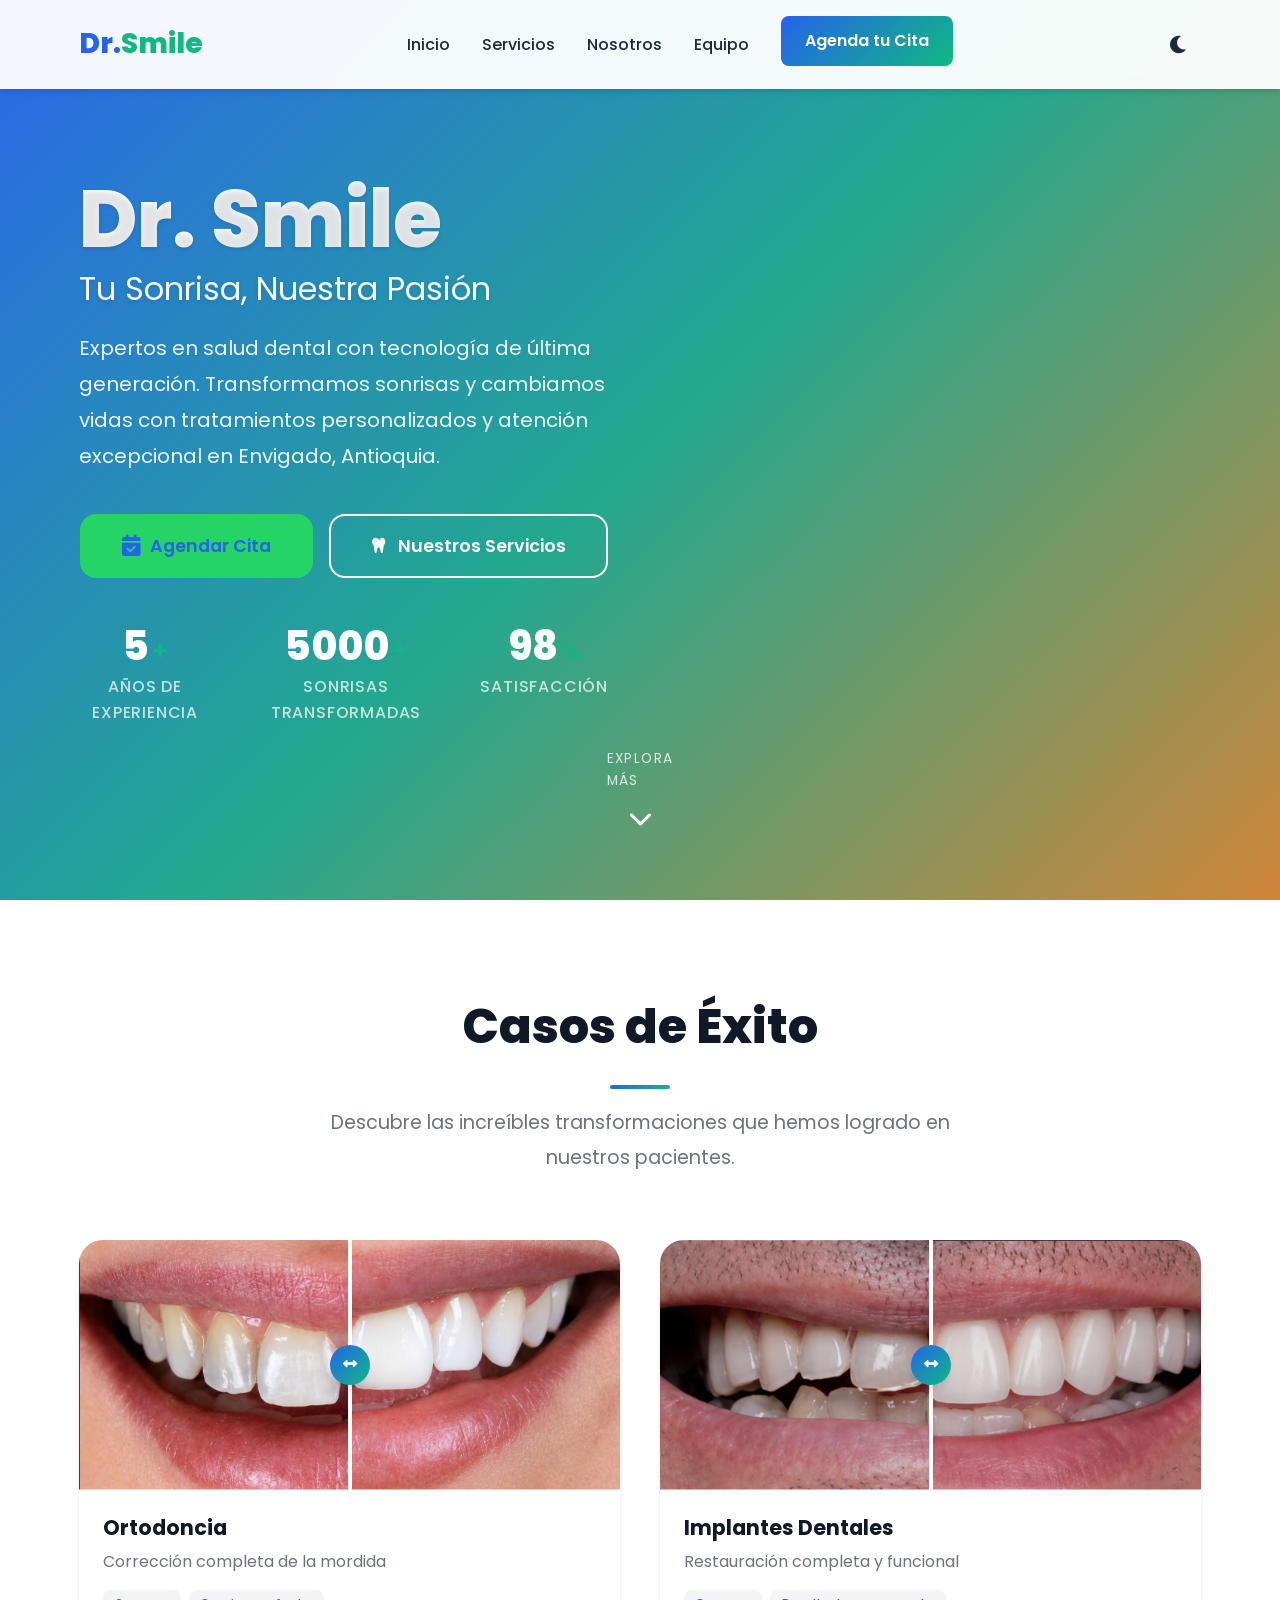
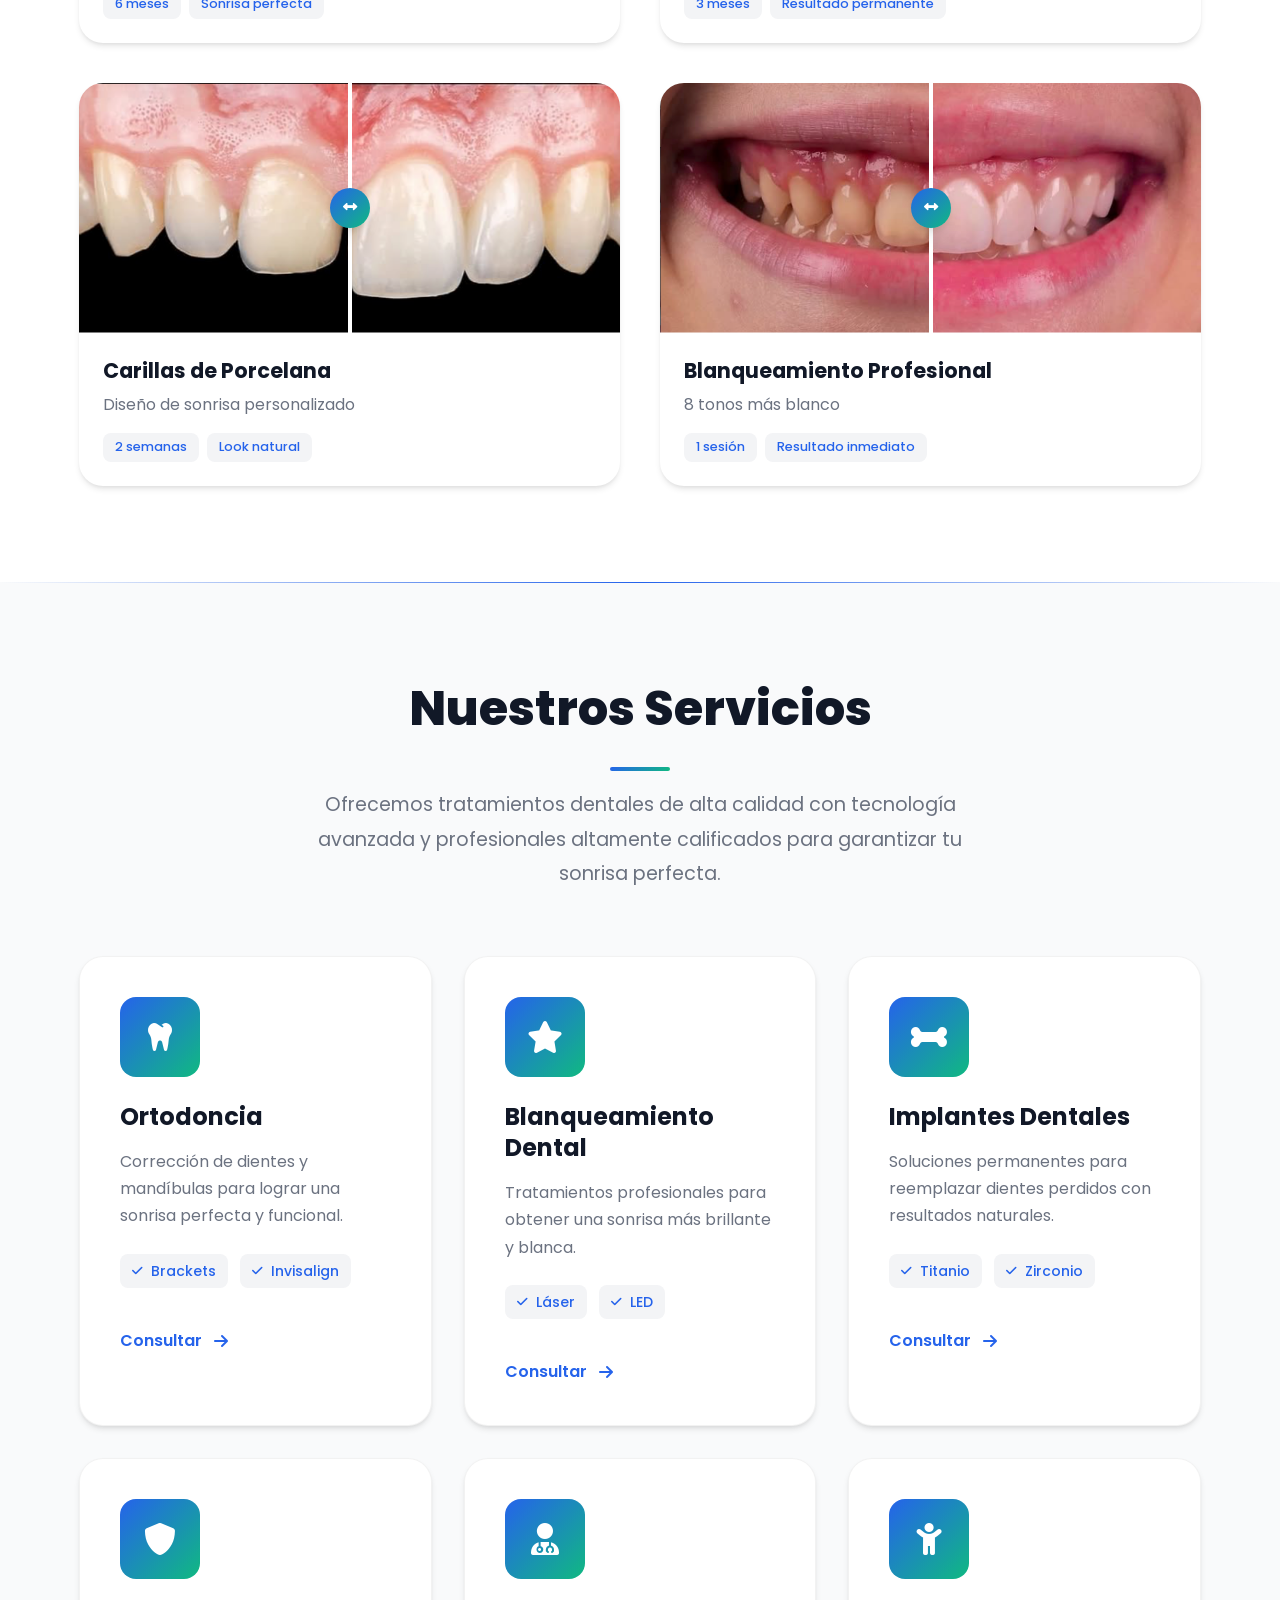
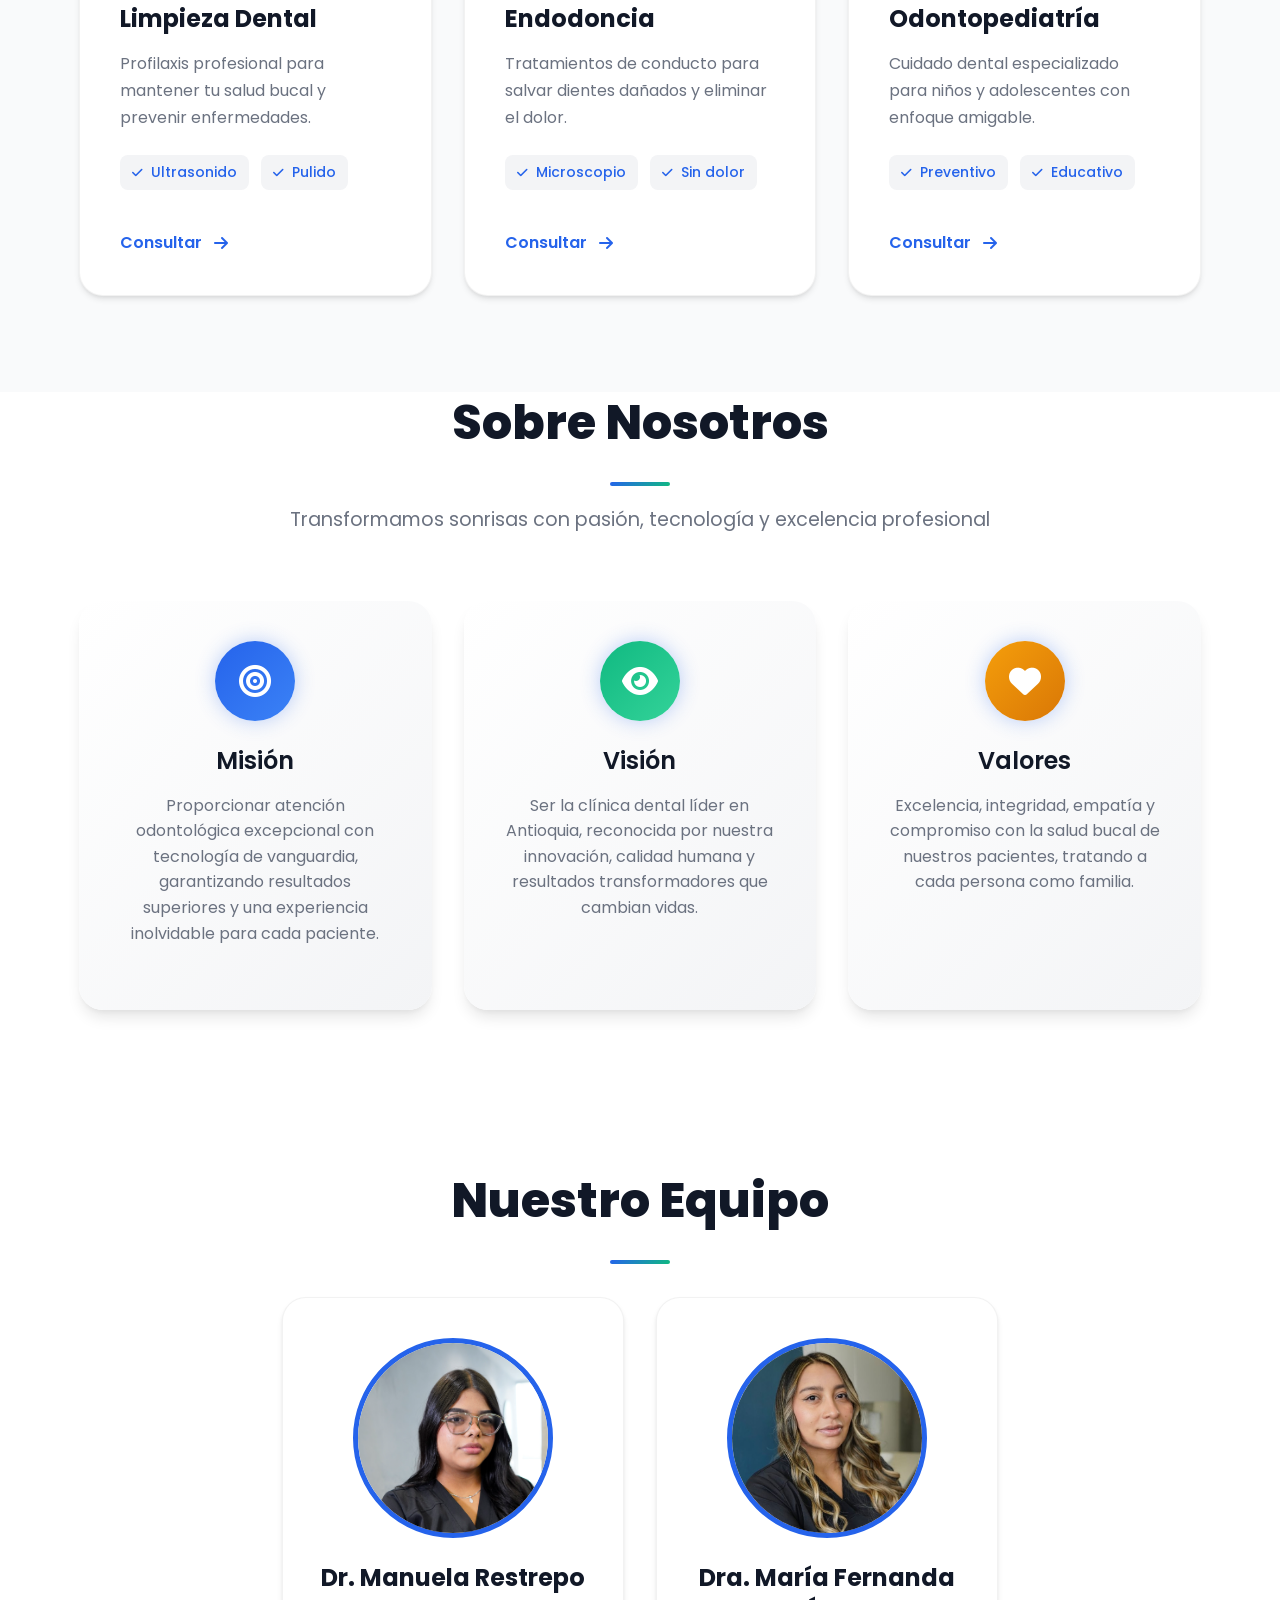
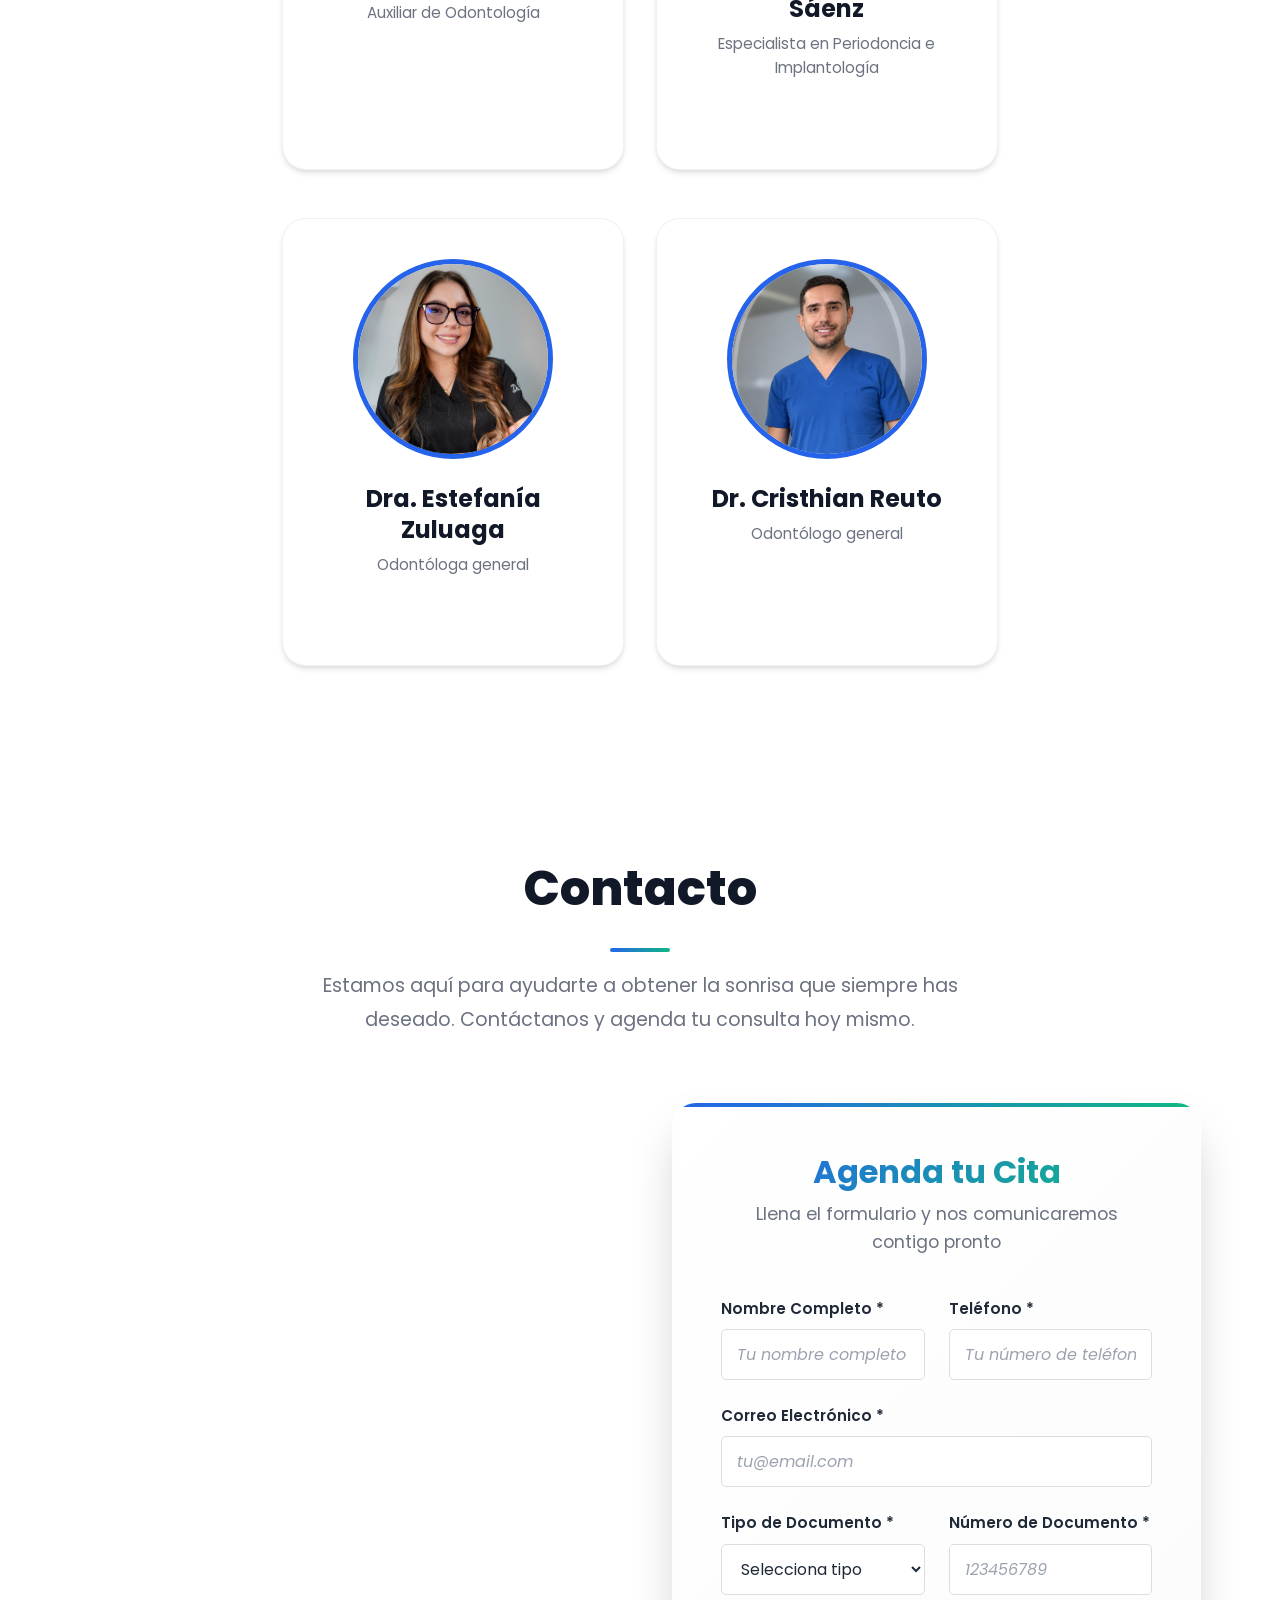
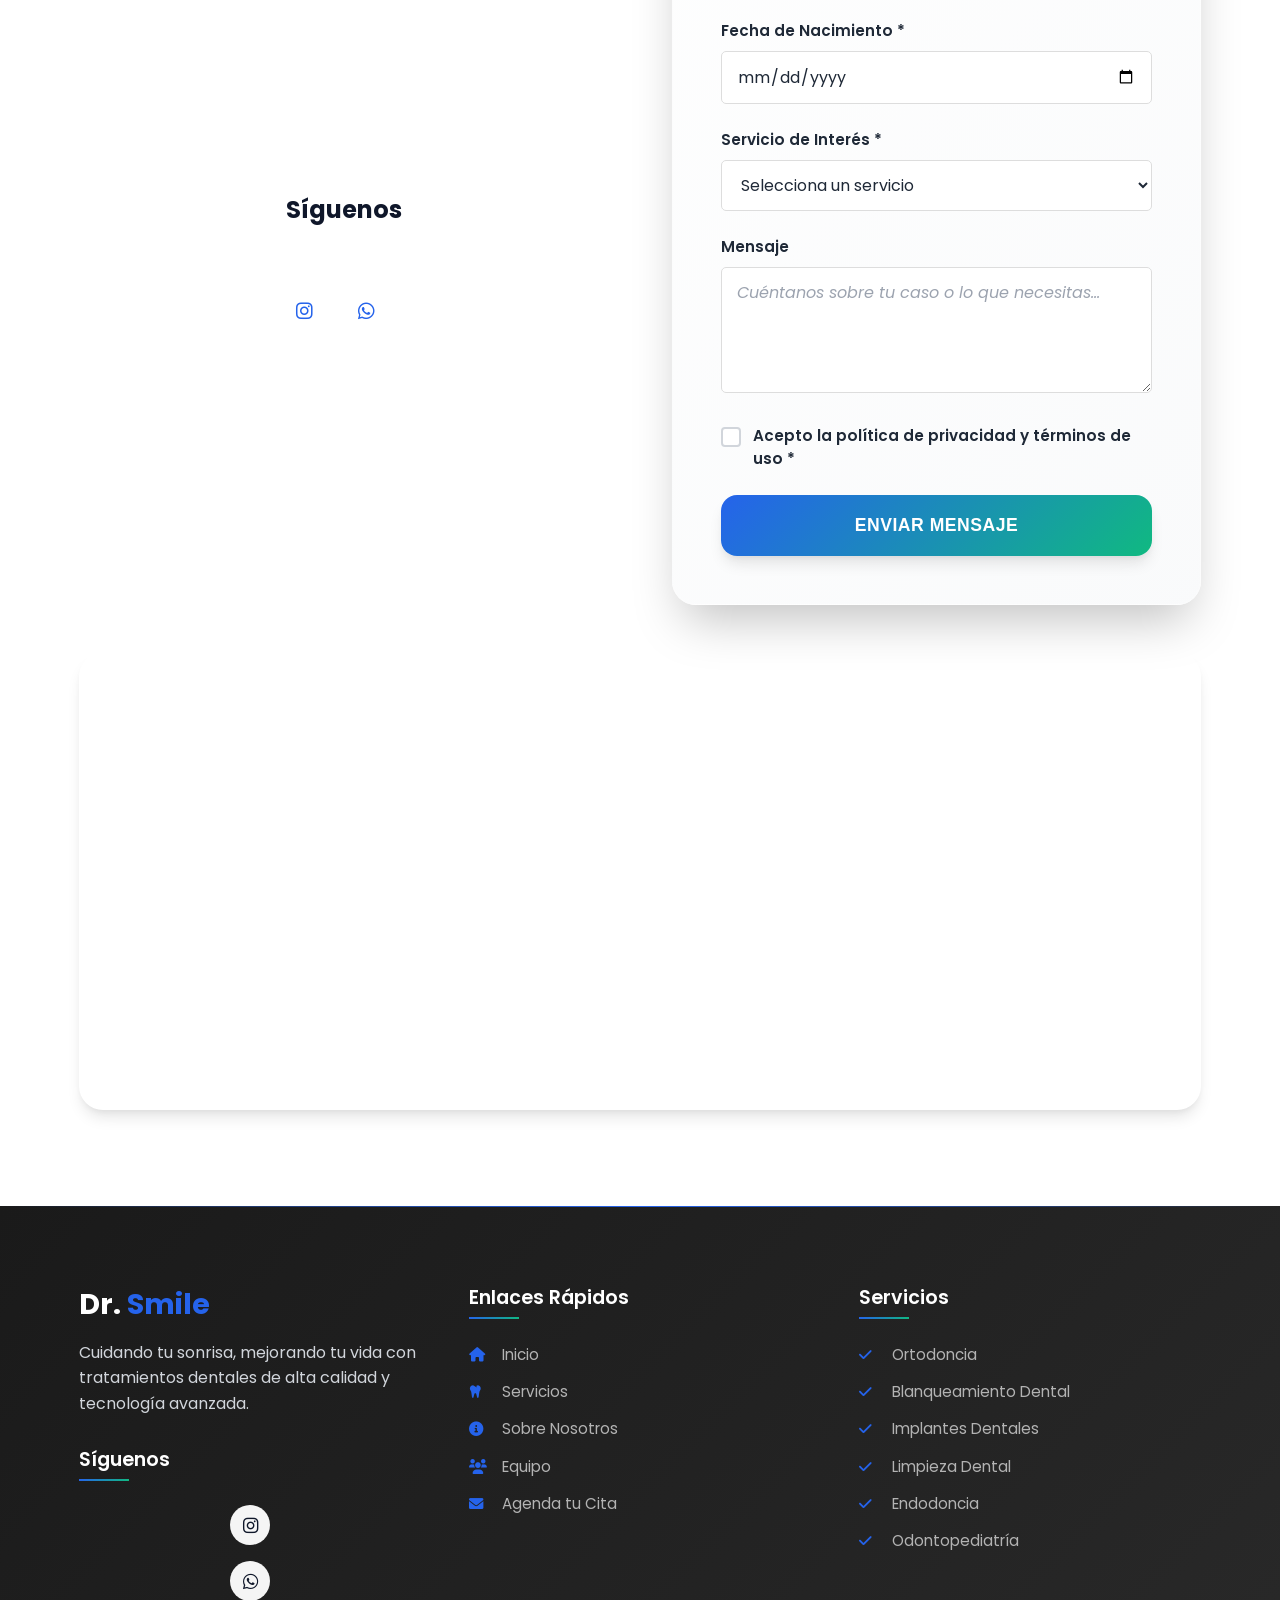
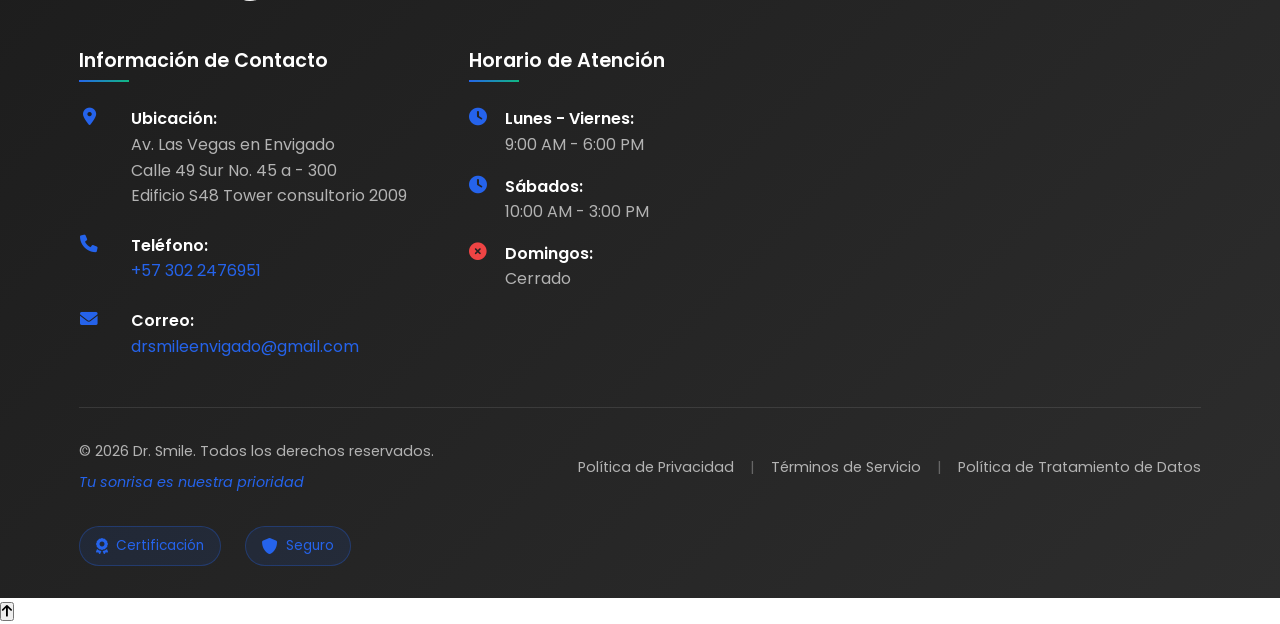
==== commit 200fe09a: "Actualizar información de contacto y ubicación con datos correctos" ====
--- a/Dr. Smile/index.html
+++ b/Dr. Smile/index.html
@@ -56,7 +56,7 @@
                     <p class="hero-description" data-aos="fade-up" data-aos-delay="400">
                         Expertos en salud dental con tecnología de última generación. 
                         Transformamos sonrisas y cambiamos vidas con tratamientos personalizados 
-                        y atención excepcional en Sabaneta, Antioquia.
+                        y atención excepcional en Envigado, Antioquia.
                     </p>
                     <div class="hero-buttons" data-aos="fade-up" data-aos-delay="500">
                         <a href="#contacto" class="btn btn-primary btn-large">
@@ -388,7 +388,7 @@
                             <img src="images/Dr Manuela.JPG" alt="Doctor">
                         </div>
                         <h3>Dr. Manuela Restrepo</h3>
-                        <p>Auxiliar de odontologia</p>
+                        <p>Auxiliar de Odontología</p>
                         <div class="team-social">
                         </div>
                     </div>
@@ -446,7 +446,7 @@
                         </div>
                         <div class="info-content">
                             <h3>Ubicación</h3>
-                            <p>Calle 49 #45a-300 Local 2009, Envigado, Antioquia, Colombia</p>
+                            <p>Av. Las Vegas en Envigado en la Calle 49 Sur No. 45 a - 300 en edificio S48 Tower consultorio 2009</p>
                         </div>
                     </div>
                     <div class="info-card">
@@ -580,7 +580,7 @@
             </div>
             <div class="map-container">
                 <iframe 
-                    src="https://www.google.com/maps/embed?pb=!1m18!1m12!1m3!1d991.6903335082977!2d-75.6027955303889!3d6.1627096996140285!2m3!1f0!2f0!3f0!3m2!1i1024!2i768!4f13.1!3m3!1m2!1s0x8e4683cbebbee163%3A0x2de6f000efad8887!2sCl%2049%20Sur%20%2346-27%2C%20Zona%208%2C%20Envigado%2C%20Antioquia!5e0!3m2!1ses!2sco!4v1765663264290!5m2!1ses!2sco"
+                    src="https://www.google.com/maps/embed?pb=!1m18!1m12!1m3!1d3964.704896220899!2d-75.60252752346876!3d6.16257862317487!2m3!1f0!2f0!3f0!3m2!1i1024!2i768!4f13.1!3m3!1m2!1s0x8e468464b0b0b0b1%3A0x1234567890abcdef!2sAv.%20Las%20Vegas%2C%20Envigado%2C%20Antioquia!5e0!3m2!1ses!2sco!4v1234567890"
                     width="100%" 
                     height="450" 
                     style="border:0; border-radius: var(--border-radius-xl);" 
@@ -647,15 +647,16 @@
                                 <i class="fas fa-map-marker-alt"></i>
                                 <div>
                                     <strong>Ubicación:</strong><br>
-                                    Cra 43 # 55-50 local 2009, Sabaneta<br>
-                                    Antioquia, Colombia
+                                    Av. Las Vegas en Envigado<br>
+                                    Calle 49 Sur No. 45 a - 300<br>
+                                    Edificio S48 Tower consultorio 2009
                                 </div>
                             </div>
                             <div class="contact-item">
                                 <i class="fas fa-phone"></i>
                                 <div>
                                     <strong>Teléfono:</strong><br>
-                                    <a href="tel:+573205596514">+57 302 2476951</a>
+                                    <a href="tel:+573022476951">+57 302 2476951</a>
                                 </div>
                             </div>
                             <div class="contact-item">
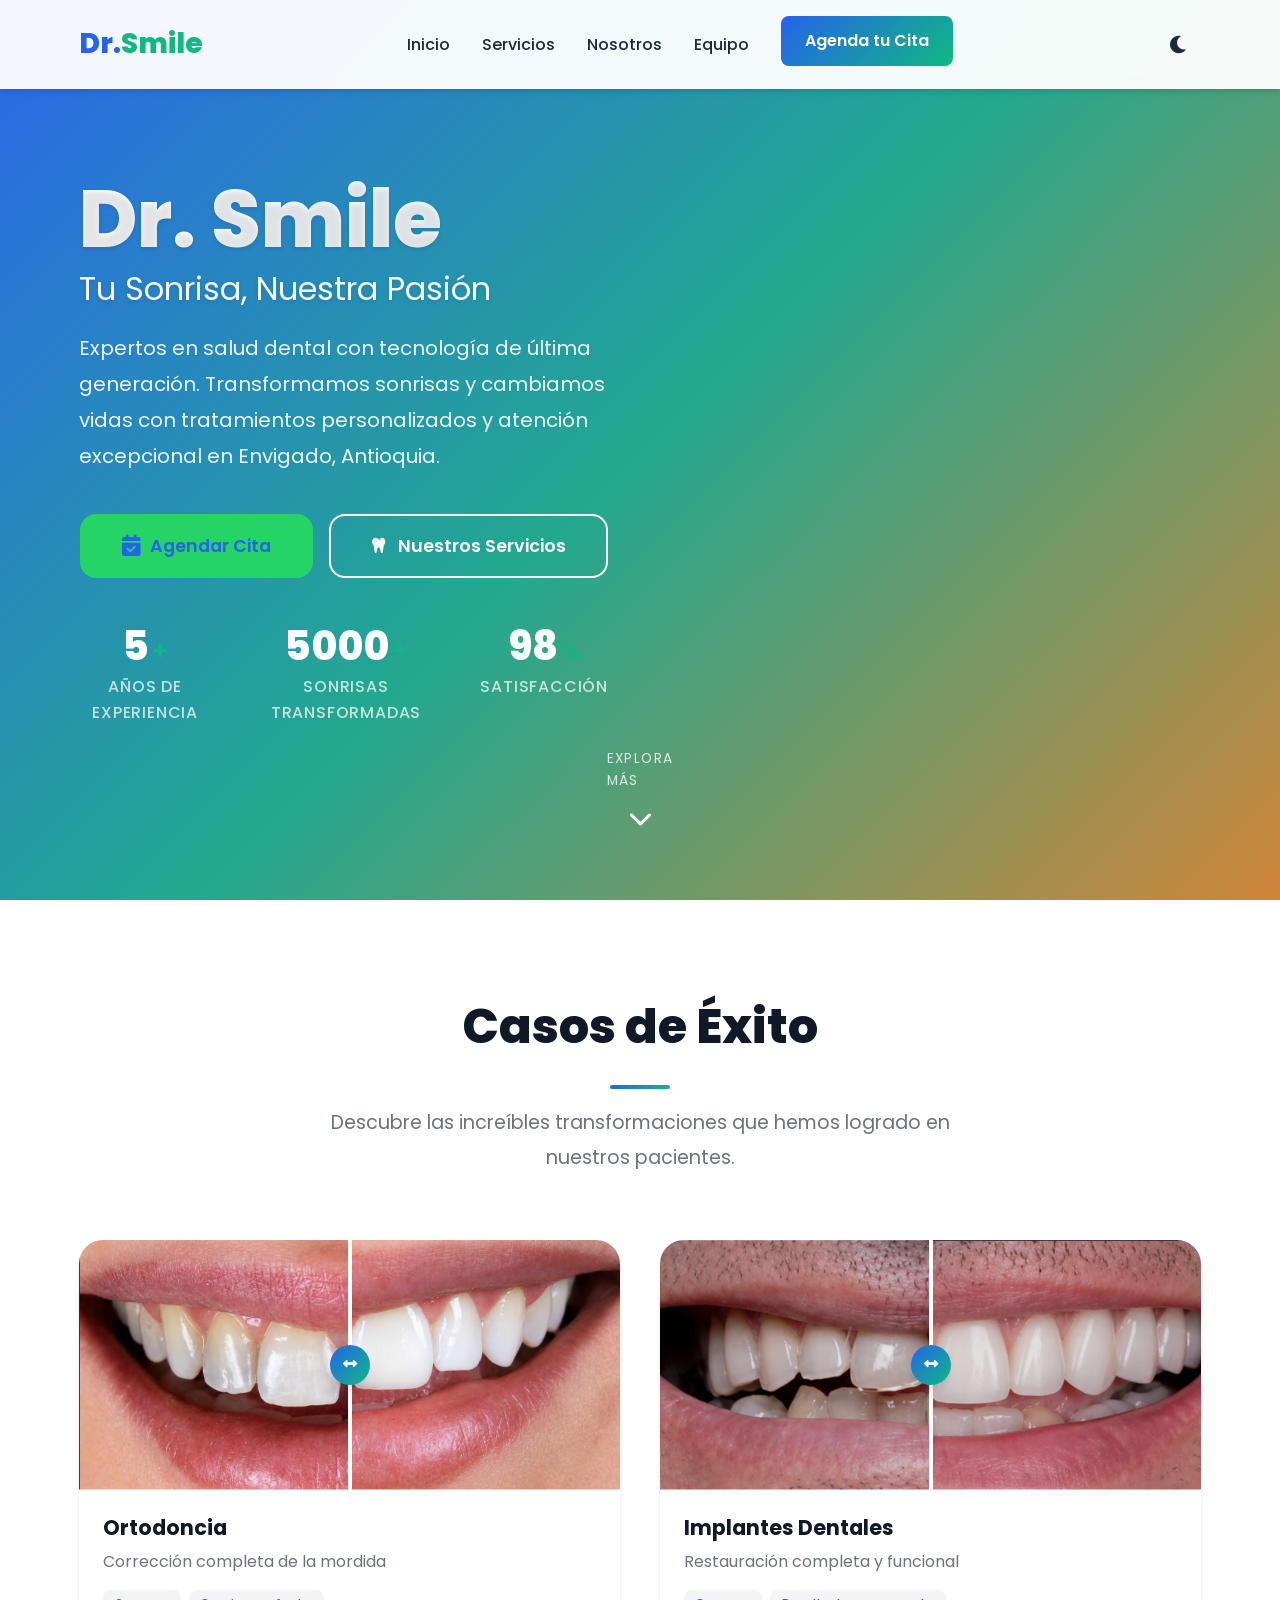
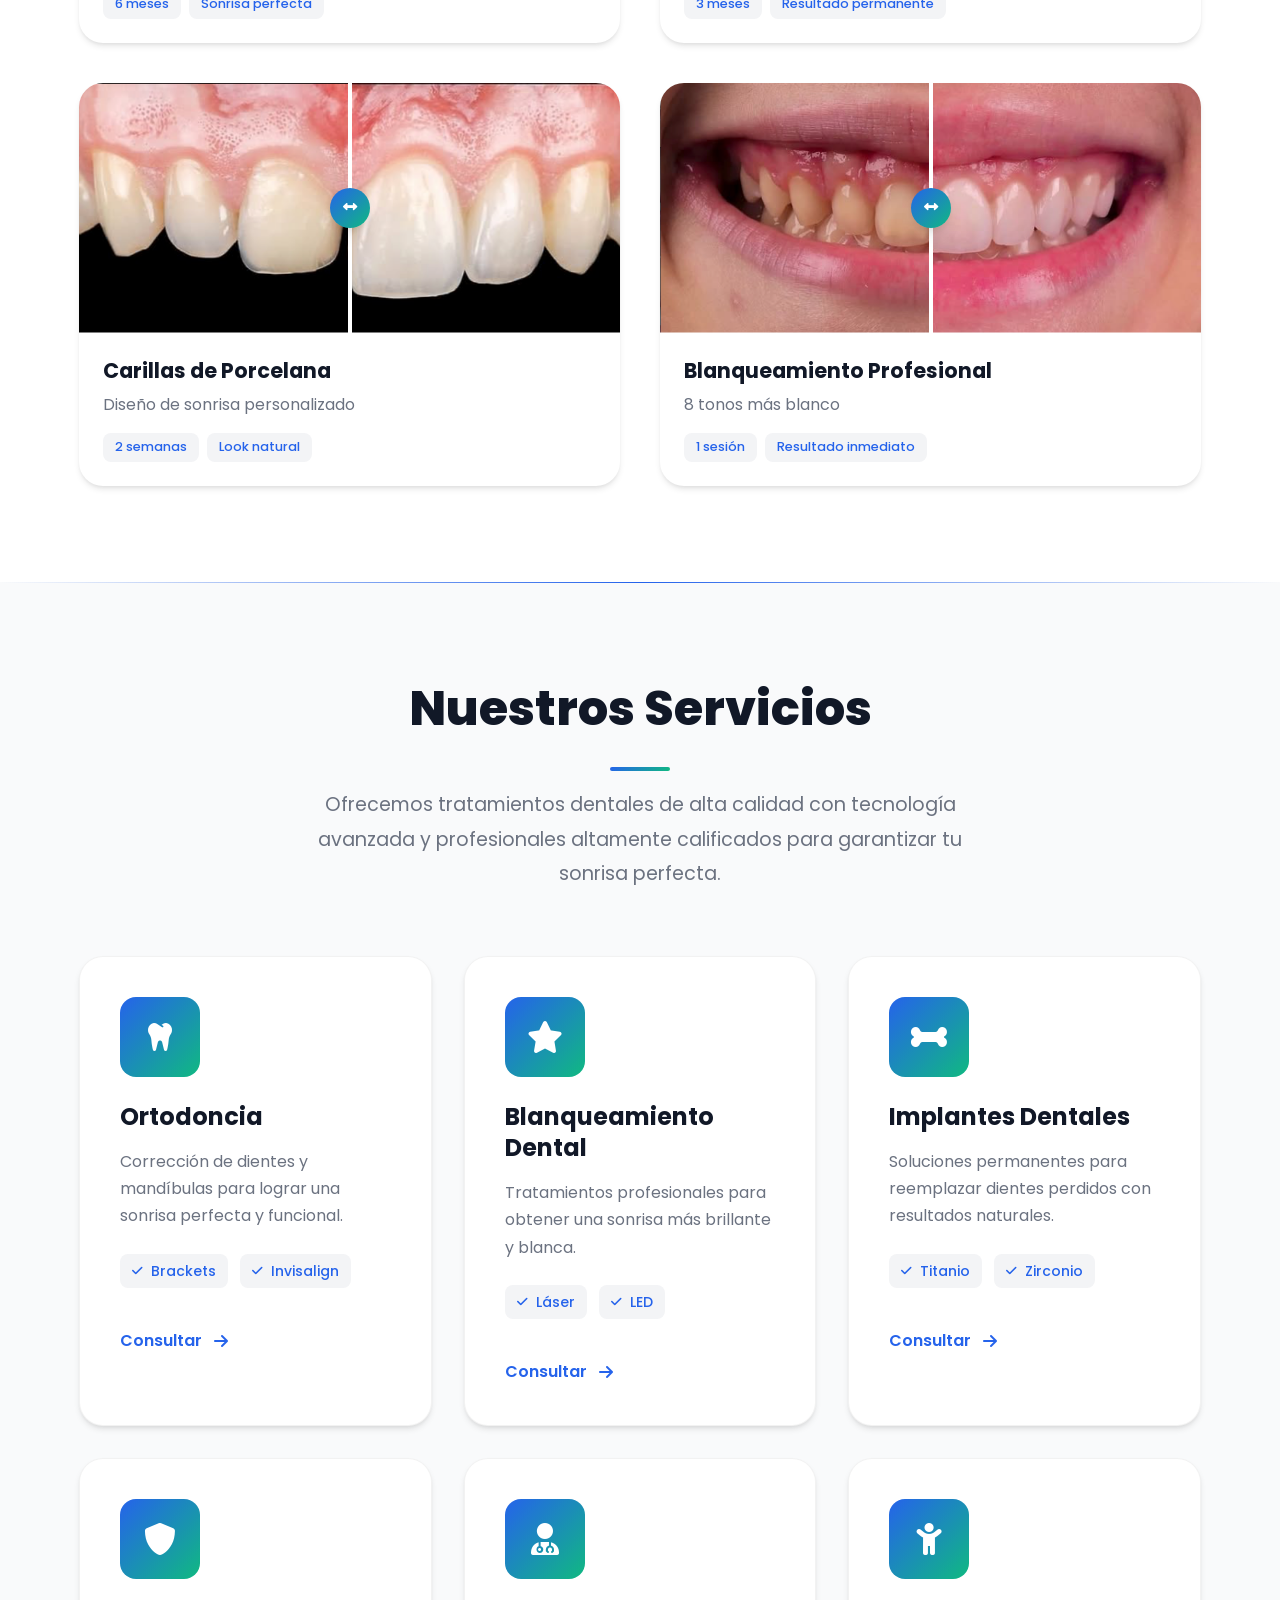
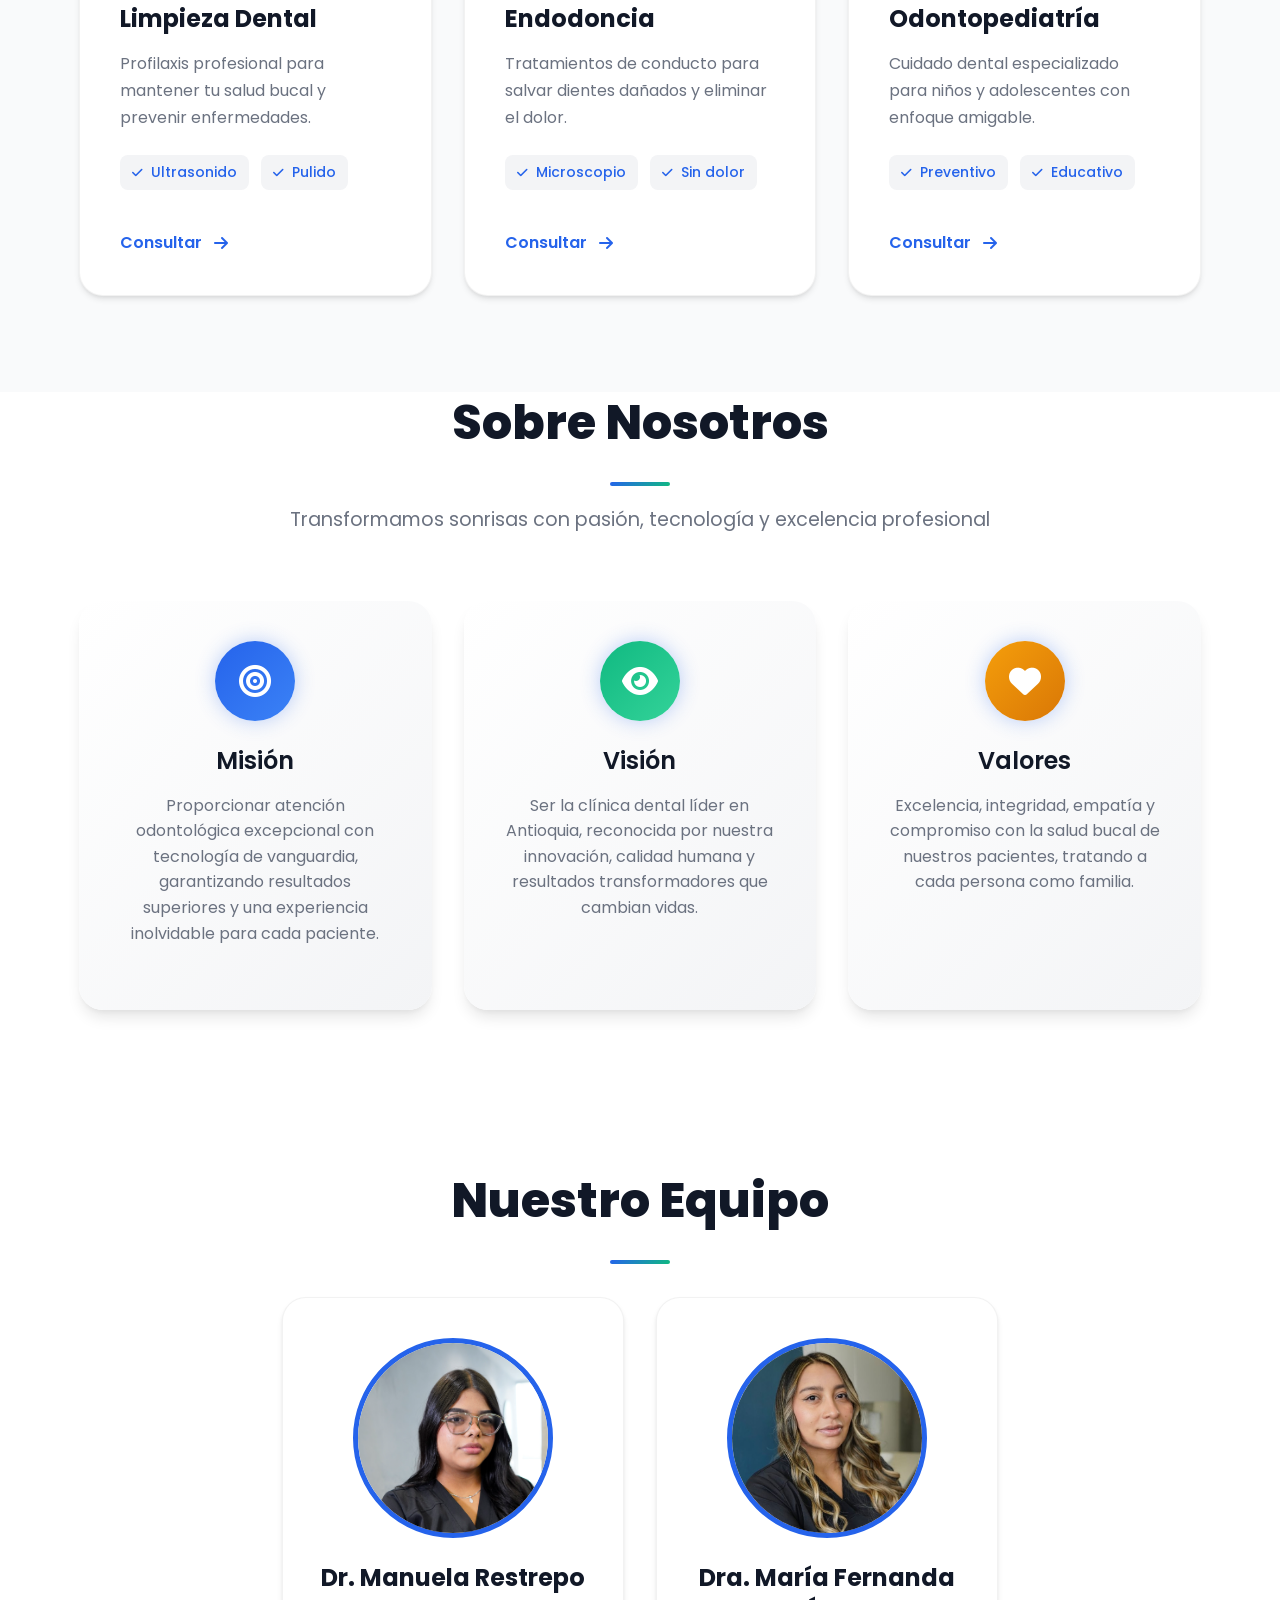
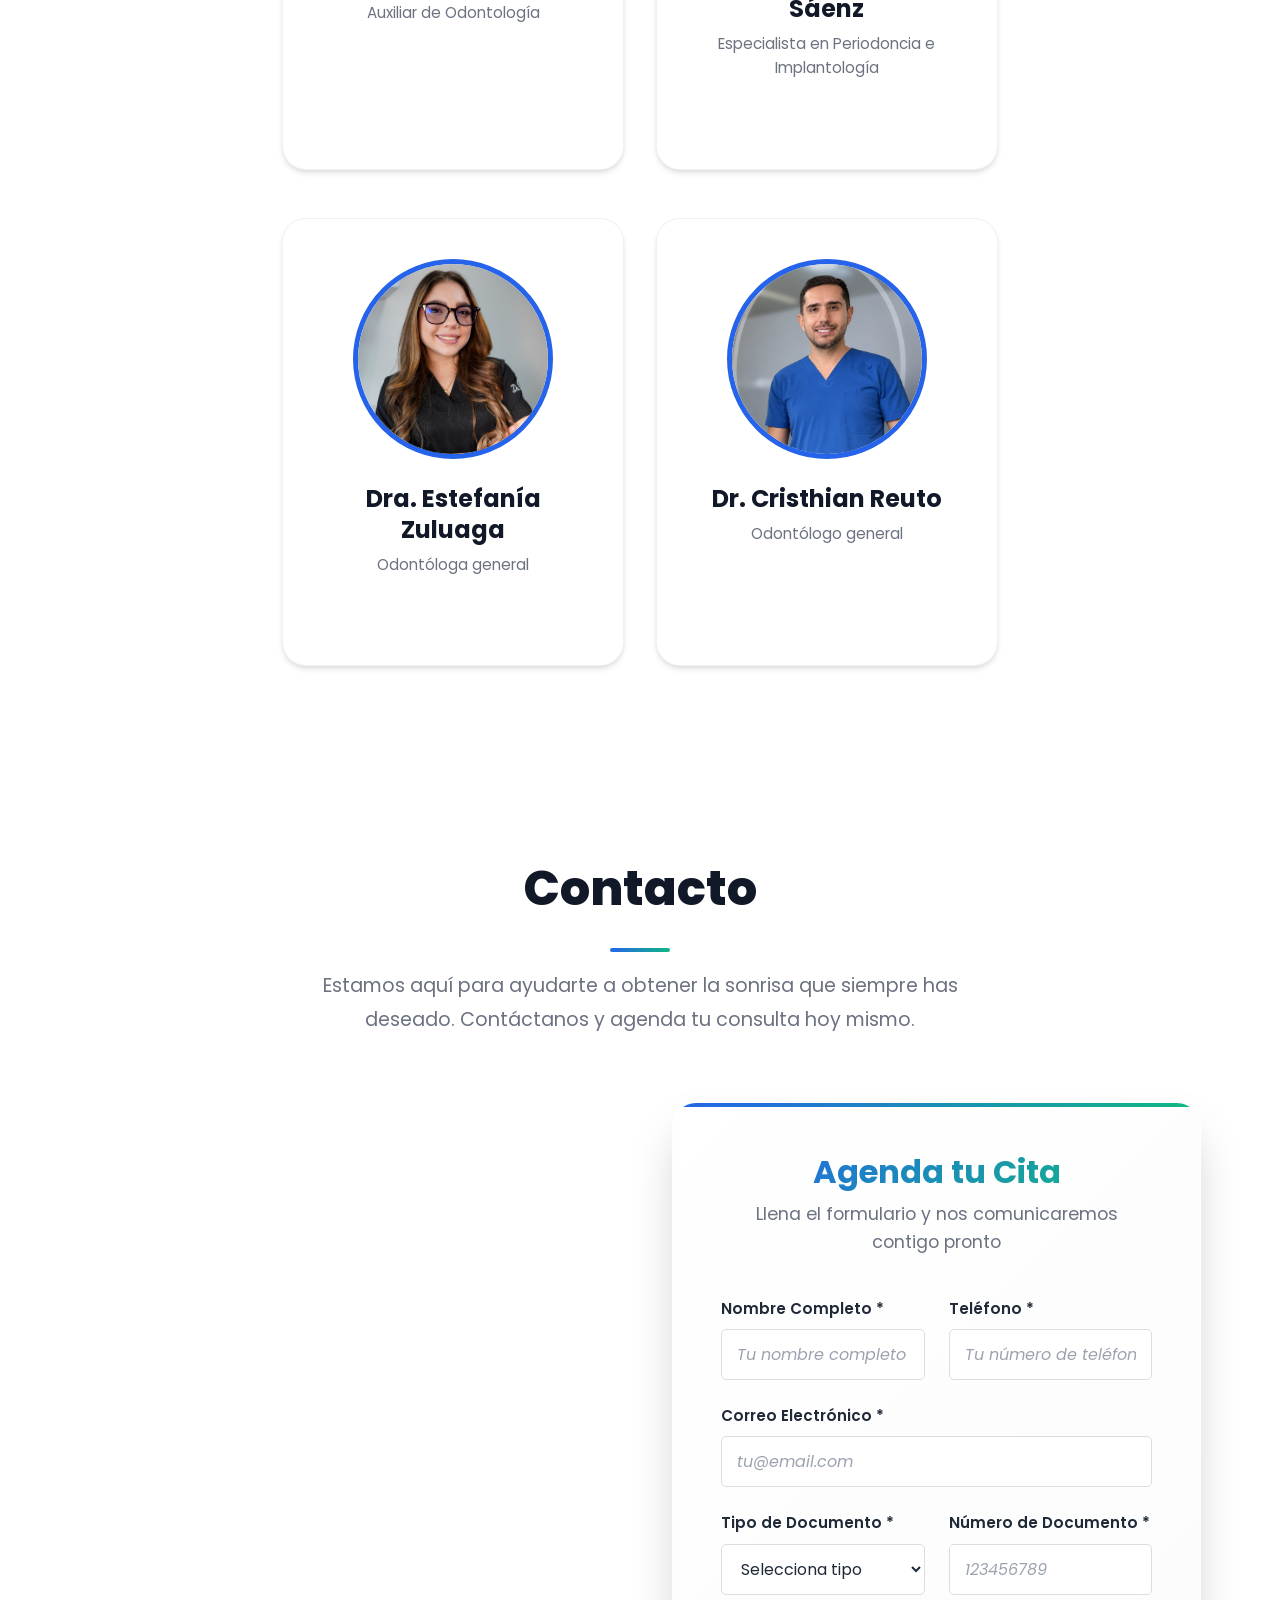
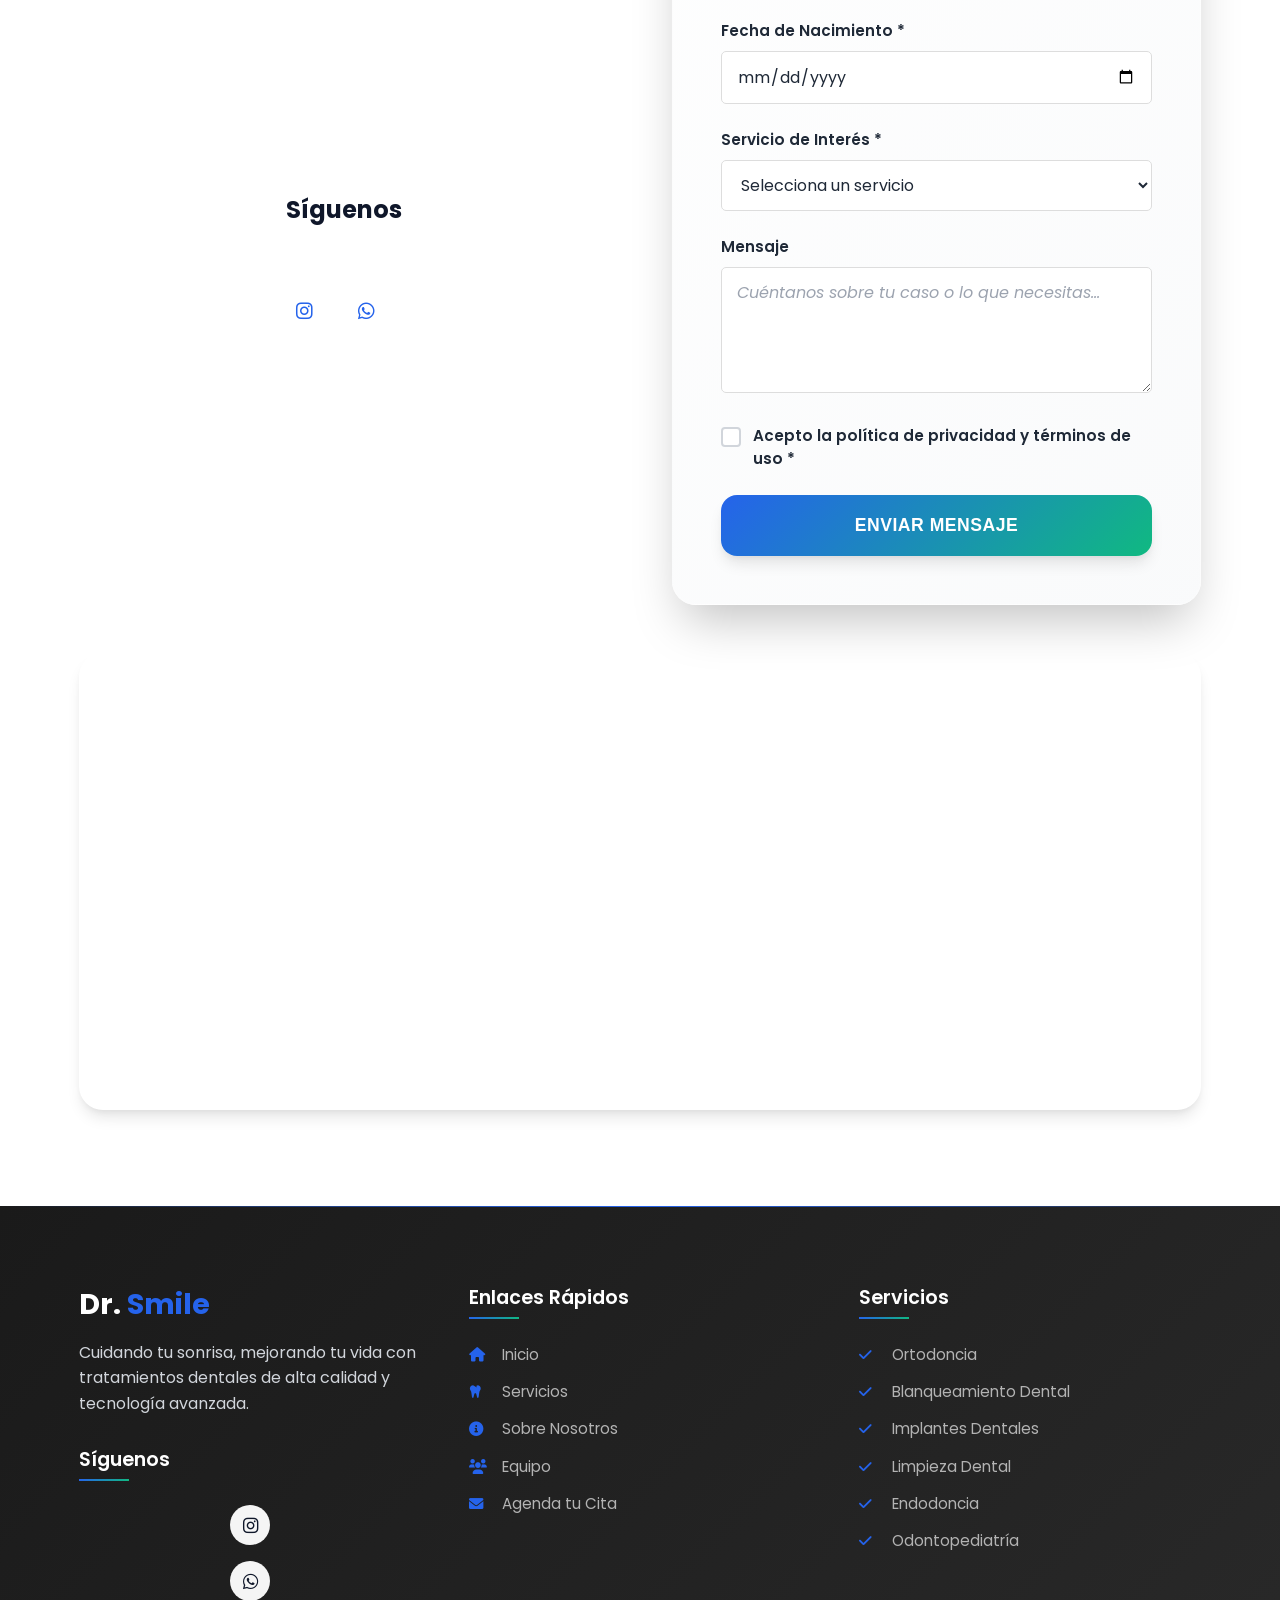
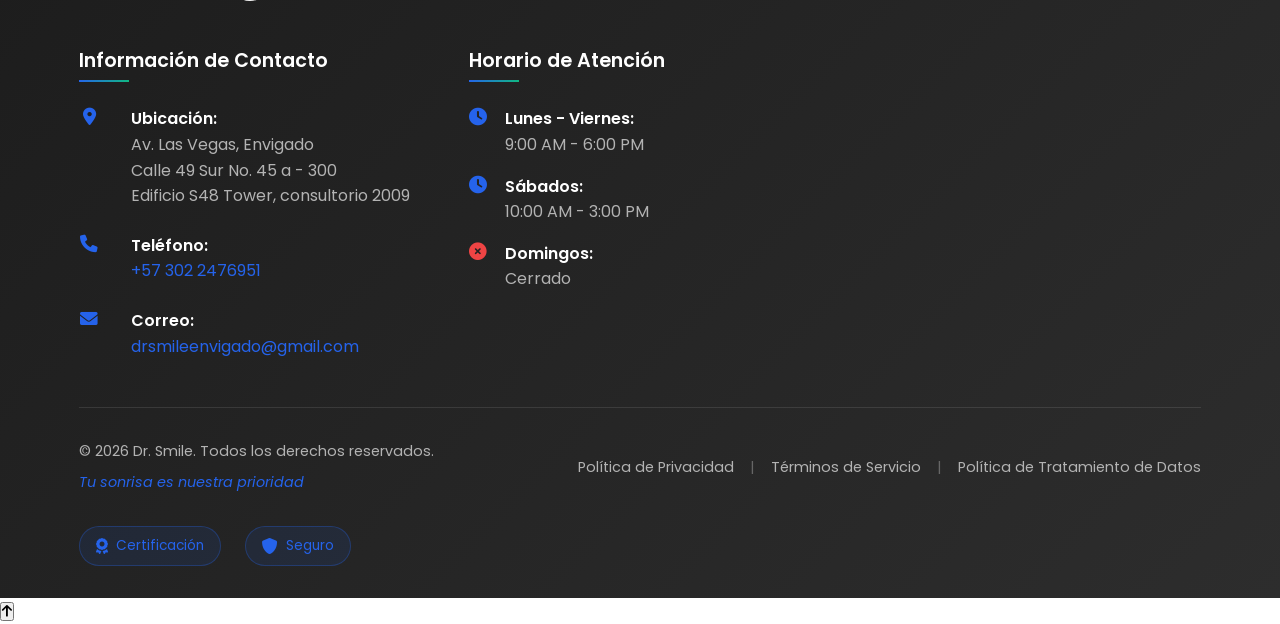
==== commit b4c909e0: "Refine location address in index.html Updated the location address format for clarity." ====
--- a/Dr. Smile/index.html
+++ b/Dr. Smile/index.html
@@ -446,7 +446,7 @@
                         </div>
                         <div class="info-content">
                             <h3>Ubicación</h3>
-                            <p>Av. Las Vegas en Envigado en la Calle 49 Sur No. 45 a - 300 en edificio S48 Tower consultorio 2009</p>
+                            <p>Av. Las Vegas, Calle 49 Sur No. 45 a - 300, edificio S48 Tower, consultorio 2009</p>
                         </div>
                     </div>
                     <div class="info-card">
@@ -647,9 +647,9 @@
                                 <i class="fas fa-map-marker-alt"></i>
                                 <div>
                                     <strong>Ubicación:</strong><br>
-                                    Av. Las Vegas en Envigado<br>
+                                    Av. Las Vegas, Envigado<br>
                                     Calle 49 Sur No. 45 a - 300<br>
-                                    Edificio S48 Tower consultorio 2009
+                                    Edificio S48 Tower, consultorio 2009
                                 </div>
                             </div>
                             <div class="contact-item">
